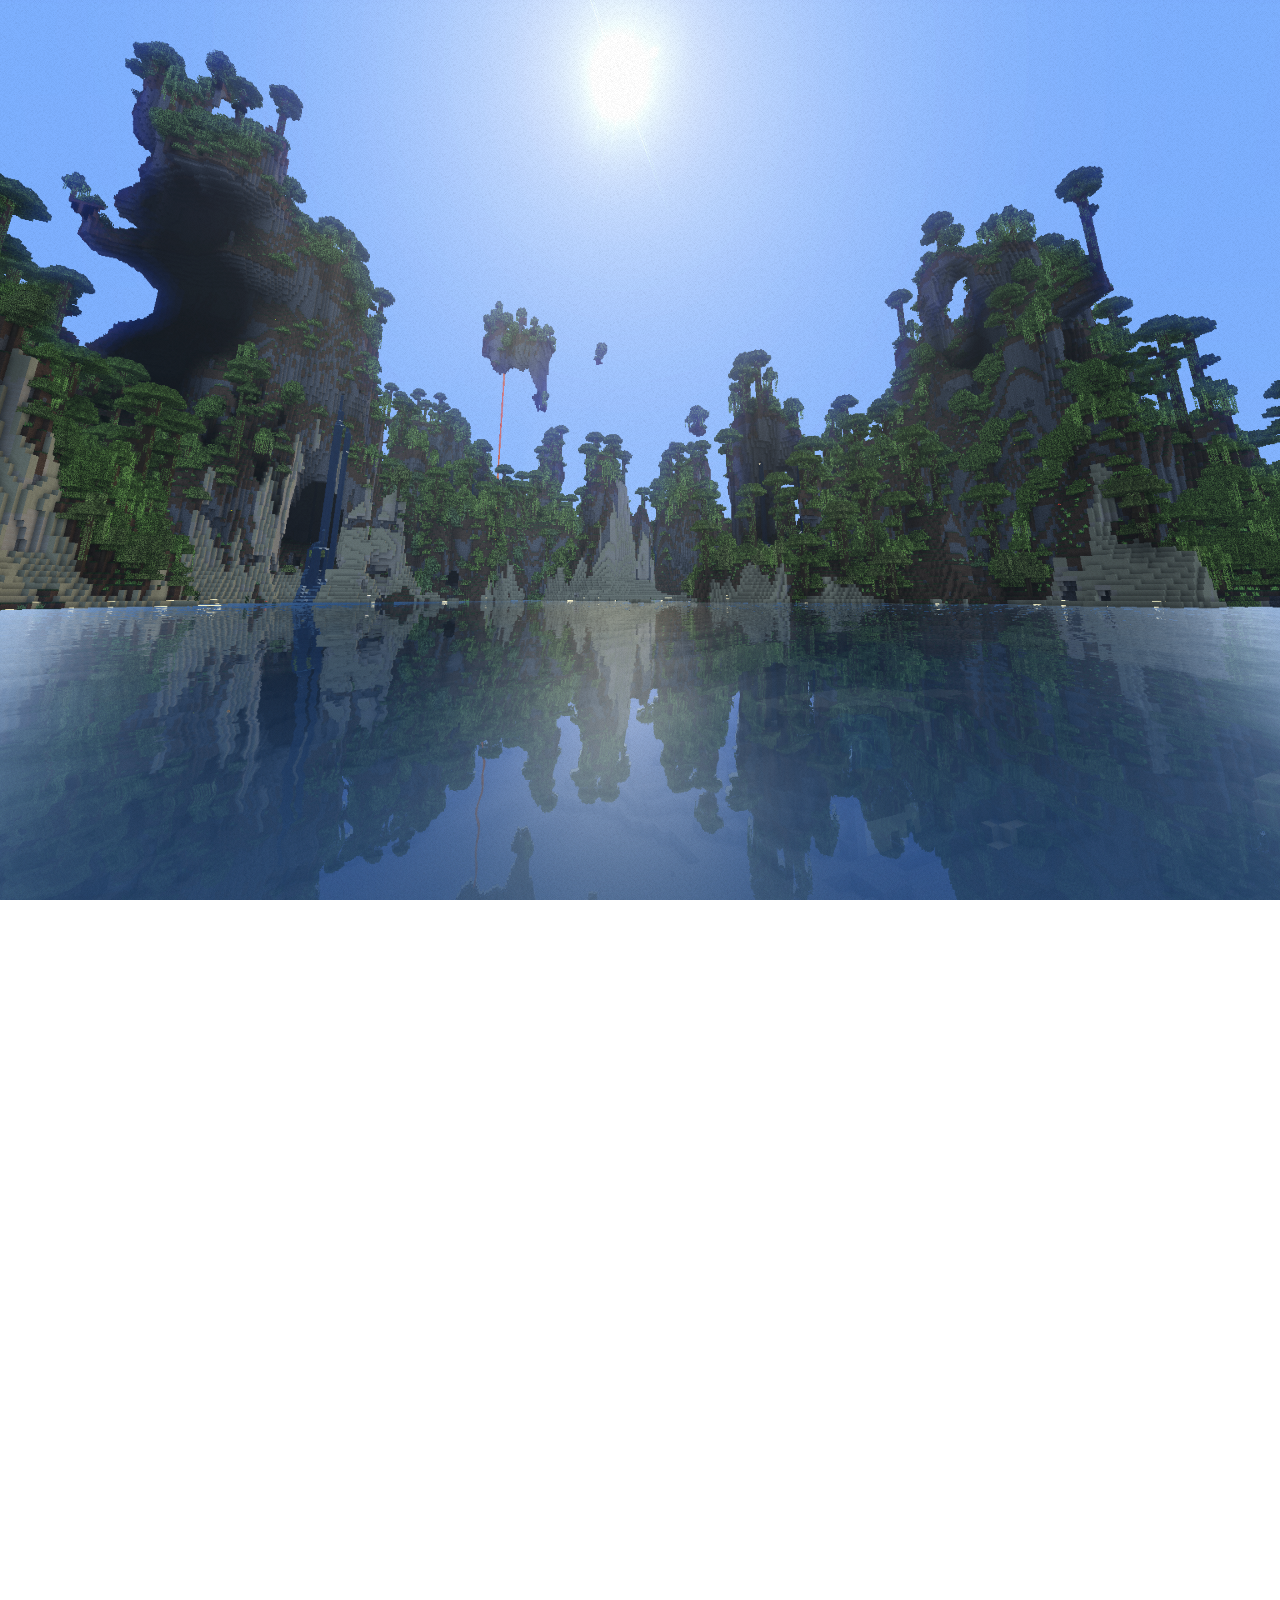
==== index.html @ 0028b730 "cit change" ====
<!DOCTYPE HTML>
<!--
	Astral by HTML5 UP
	html5up.net | @ajlkn
	Free for personal and commercial use under the CCA 3.0 license (html5up.net/license)
-->
<html>
	<head>
		<title>Arthur Gontier</title>
		<meta charset="utf-8" />
		<meta name="viewport" content="width=device-width, initial-scale=1, user-scalable=no" />
		<link rel="stylesheet" href="assets/css/main.css" />
		<noscript><link rel="stylesheet" href="assets/css/noscript.css" /></noscript>
	</head>
	<body class="is-preload">

		<!-- Wrapper-->
			<div id="wrapper">

				<!-- Nav -->
					<nav id="nav">
						<a href="#" class="icon solid fa-home"><span>Home</span></a>
						<a href="#about" class="icon solid fa-scroll"><span>About me</span></a>
						<a href="#work" class="icon solid fa-folder"><span>Work</span></a>
						<a href="#contact" class="icon solid fa-paper-plane"><span>Contact</span></a>
						<!-- <a href="https://twitter.com/ajlkn" class="icon brands fa-twitter"><span>Twitter</span></a> -->
					</nav>

				<!-- Main -->
					<div id="main">

						<!-- Me -->
							<article id="home" class="panel intro">
								<header>
									<h1>Arthur Gontier</h1>
									<p>PHD Student</p>
									<p>Subject: Symetric cryptography analysis with declarative languages</p>
									<p>CAPSULE team, IRISA, Université de Rennes 1 </p>
								</header>
								<a href="#about" class="jumplink pic">
									<span class="arrow icon solid fa-chevron-right"><span>About me</span></span>
									<img src="images/me.jpg" alt="" />
								</a>
								</article>
<article id="about" class="panel">
<header>
<p>
<h3>
Hi there! I am Arthur Gontier. Since September 2020, I am a PhD student in symmetric cryptanalysis with declarative languages in the <a href="https://team.inria.fr/capsule/">CAPSULE team</a> in Rennes supervised by <a href="https://people.irisa.fr/Stephanie.Delaune/">Stéphanie Delaune</a>, <a href="http://people.irisa.fr/Patrick.Derbez/">Patrick Derbez</a> and <a href="https://cprudhom.github.io/">Charles Prud'homme</a>. 
I am working on symmetric cryptanalysis problems like Cube attacks or Differential attacks. To do so, I use several solvers or even dedicated algorithms.

</h3></p><p><h3>
In this past two years, we published two papers in cryptography related conferences where we used many optimisation methods, (CP MILP SAT and dedicated algorithms). To tackle the hard problems of cryptography with CP, we often need to make new constraints. Indeed, there are very specific cryptographic properties we modeled in graph constraints or set constraints for solvers like <a href="https://choco-solver.org/">Choco</a> and <a href="https://github.com/chuffed/chuffed"> Chuffed</a>. 

</h3></p><p><h3>
I also worked on explanations and conflict analysis. In a CP 2020 workshop, we proposed an explanation generator to help the use of explanations in CP solvers.

</h3></p><p><h3>
Finally, I participate to <a href="https://gitlab.limos.fr/iia_lulibral/tagada"> TAGADA</a>, a generic tool to perform differential cryptanalysis on generic block ciphers with constraint programming. The idea is the following: anyone can model any cipher and the tool will perform differential cryptanalysis on it.

</h3></p><p><h3>
Before that, I had a Master's Degree in Nantes and Bruxelles focusing on optimisation techniques with CP teachers like Nicolas Beldiceanu and Eric Monfroy. I also did several research internships, on multi objective optimisation, static program analysis and CP explanations. Feel free to check my <a href="pdf/CV.pdf">CV</a> for more details.
</h3>
</p>
</header>

								<a href="#work" class="jumplink pic">
									<span style="float:right" class="arrow icon solid fa-chevron-right">
										<span >See my work</span>
									</span>
									<!-- <img src="images/me.jpg" alt="" /> -->
								</a>
</article>
						<!-- Work -->
							<article id="work" class="panel">
								<header>
									<h2>Publications</h2>
								</header>
<p>
<lu>
<li> Stéphanie Delaune, Patrick Derbez, Arthur Gontier, and Charles Prud’homme. New algorithm for exhausting optimal permutations for generalized feistel networks. <i>In Takanori Isobe and Santanu Sarkar, editors, Progress in Cryptology - INDOCRYPT 2022</i> - 23rd International Conference on Cryptology in India, Kolkata, India, December 11-14, 2022, Proceedings, volume 13774 of Lecture Notes in Computer Science, pages 103–124. Springer, 2022.
<a href="https://eprint.iacr.org/2023/023.pdf">[pdf]</a>
<a href="pdf/Slides2022Feistel.pdf">[Slides]</a>
<a href="https://www.youtube.com/live/6canW5at3e4?feature=share&t=1534">[Talk]</a>

</li>
<li> Stéphanie Delaune, Patrick Derbez, Arthur Gontier, and Charles Prud’homme. A simpler model for recovering superpoly on trivium. <i>In Riham AlTawy and Andreas Hülsing, editors, Selected Areas in Cryptography - 28th International Conference, SAC 2021</i>, Virtual Event, September 29 - October 1, 2021, Revised Selected Papers, volume 13203 of Lecture Notes in Computer Science, pages 266–285. Springer, 2021
<a href="https://eprint.iacr.org/2021/1191.pdf">[pdf]</a>
<a href="pdf/Slides2021Trivium.pdf">[Slides]</a>
<a href="https://youtu.be/UV7X9zJOJsw">[Talk]</a>
</li>	
<li> Stéphanie Delaune, Patrick Derbez, Arthur Gontier, and Charles Prud’Homme. Diffusion totale dans le schéma de Feistel généralisé. <i>In ROADEF 2022 : 23ème congrès annuel de la Société Française de Recherche Opérationnelle et d’Aide à la Décision</i>, Villeurbanne - Lyon, France, February 2022. INSA Lyon
<a href="https://hal.science/hal-03595277v1/document">[pdf]</a>
<a href="pdf/Slides2022ROADEF.pdf">[Slides]</a>

</li>	
<li> Arthur Gontier, Charlotte Truchet, and Charles Prud’Homme. Conflict analysis in CP solving: Explanation generation from constraint decomposition. <i>In CP 2020: 26th International Conference on Principles and Practice of Constraint Programming: Workshop: From Constraint Programming to Trustworthy AI, volume 12333 of Lecture Notes in Computer Science book series (LNCS) Also part of the Programming and Software Engineering book sub series (LNPSE)</i>, Louvain-la-Neuve, Belgium, September 2020.
<a href="https://hal.science/hal-03179630v1/document">[pdf]</a>
<a href="pdf/Slides2023ROADEF.pdf">[Slides]</a>
</li>
</lu>
</p>

								<header>
									<h2>Teaching</h2>
								</header>
<lu>
<li> 
	Graph theory, 2020, Université de Rennes 1, Bachelor 3, 24H
</li>
<li> 
	Mixed Integer Linear programming, 2020, Université de Rennes 1, Master 1, 12H
</li>
<li> 
	Functional Programming, 2021, INSA Rennes, Master 1, 18H
</li>
<li> 
	Computer science, 2021-2023, Université de Rennes 1, Bachelor 1, 72H
</li>
</lu>
								<a href="#contact" class="jumplink pic">
									<span style="float:right" class="arrow icon solid fa-chevron-right">
										<span>Contact me</span>
									</span>
									<!-- <img src="images/me.jpg" alt="" /> -->
								</a>
							</article>

						<!-- Contact -->
							<article id="contact" class="panel">
								<header>
									<h2>Contact me</h2>
								</header>
								<div class="row">
								<div class="col-4 col-6-medium col-12-small">
									<p>arthur.pro.gontier@gmail.com</p>
								</div>
								<div class="col-4 col-6-medium col-12-small">
									<p>arthur.gontier@irisa.fr</p>
								</div></div>
								<header>
									<h2>Find me</h2>
								</header>
								<p>
									Office F423, IRISA, Rennes
								</p>

								<!-- <form action="#" method="post">
									<div>
										<div class="row">
											<div class="col-6 col-12-medium">
												<input type="text" name="name" placeholder="Name" />
											</div>
											<div class="col-6 col-12-medium">
												<input type="text" name="email" placeholder="Email" />
											</div>
											<div class="col-12">
												<input type="text" name="subject" placeholder="Subject" />
											</div>
											<div class="col-12">
												<textarea name="message" placeholder="Message" rows="6"></textarea>
											</div>
											<div class="col-12">
												<input type="submit" value="Send Message" />
											</div>
										</div>
									</div>
								</form> -->
								<a href="#home" class="jumplink pic">
									<span style="float:right" class="arrow icon solid fa-chevron-right">
										<span>Home</span>
									</span>
									<!-- <img src="images/me.jpg" alt="" /> -->
								</a>						
									
							</article>

					</div>

				<!-- Footer -->
					<div id="footer">
<!-- <p style="font-family: 'mm';"> Ti yb evil ton yam hturt eht vonk ohv esoht - <i style="font-family: 'mr';">Arthur Gontier</i></p> -->
<p style="font-family: 'mm';"> Music is loud Math and math is silent music - <i style="font-family: 'mr';">E.Heriot</i></p>
<!-- <p style="font-family: 'mr';">Arthur Gontier</p> -->
						<!-- <ul class="copyright">
							<li>&copy; None.</li><li>Design: <a href="http://html5up.net">HTML5 UP</a></li>
						</ul> -->

					</div>

			</div>

		<!-- Scripts -->
			<script src="assets/js/jquery.min.js"></script>
			<script src="assets/js/browser.min.js"></script>
			<script src="assets/js/breakpoints.min.js"></script>
			<script src="assets/js/util.js"></script>
			<script src="assets/js/main.js"></script>

	</body>
</html>
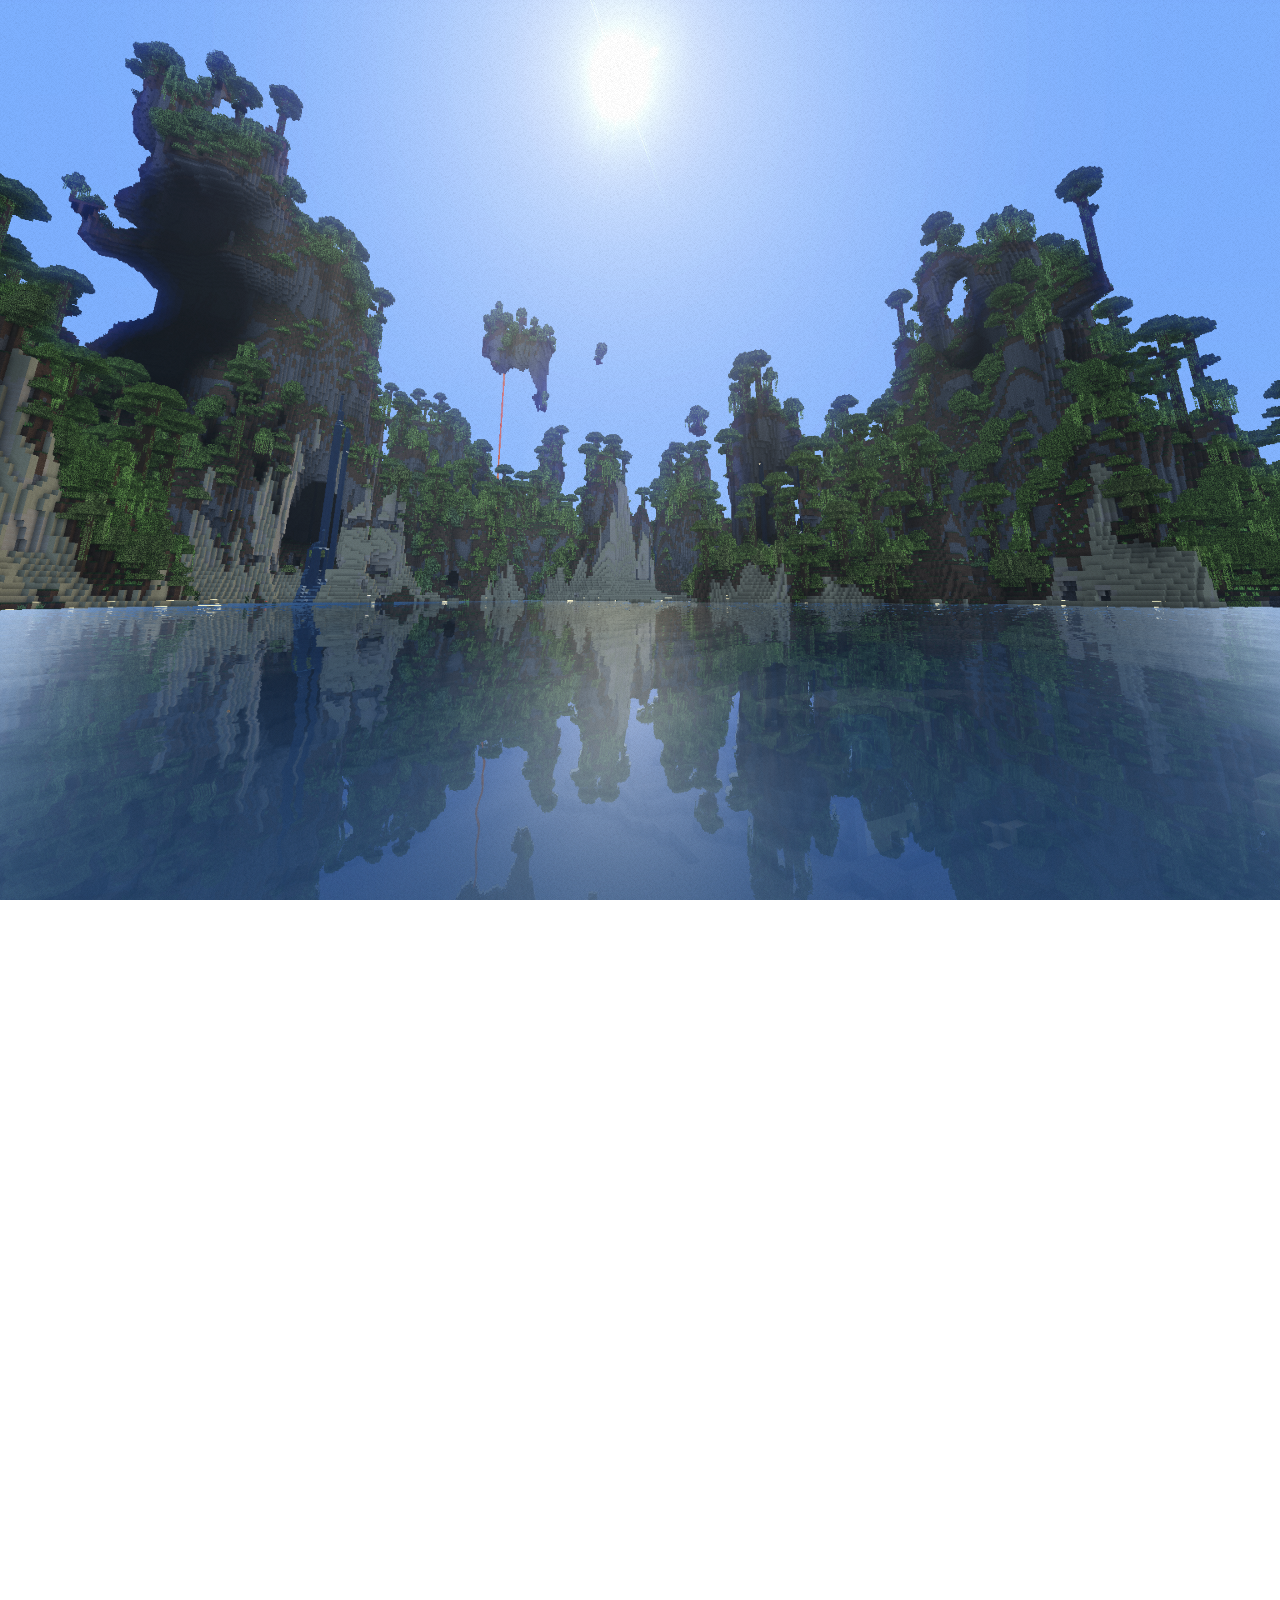
==== commit 6232dffc: "add code" ====
--- a/index.html
+++ b/index.html
@@ -82,12 +82,15 @@
 <a href="https://eprint.iacr.org/2023/023.pdf">[pdf]</a>
 <a href="pdf/Slides2022Feistel.pdf">[Slides]</a>
 <a href="https://www.youtube.com/live/6canW5at3e4?feature=share&t=1534">[Talk]</a>
+<a href="https://gitlab.inria.fr/agontier/ANewAlgoForGFN">[Code]</a>
 
 </li>
 <li> Stéphanie Delaune, Patrick Derbez, Arthur Gontier, and Charles Prud’homme. A simpler model for recovering superpoly on trivium. <i>In Riham AlTawy and Andreas Hülsing, editors, Selected Areas in Cryptography - 28th International Conference, SAC 2021</i>, Virtual Event, September 29 - October 1, 2021, Revised Selected Papers, volume 13203 of Lecture Notes in Computer Science, pages 266–285. Springer, 2021
 <a href="https://eprint.iacr.org/2021/1191.pdf">[pdf]</a>
 <a href="pdf/Slides2021Trivium.pdf">[Slides]</a>
 <a href="https://youtu.be/UV7X9zJOJsw">[Talk]</a>
+<a href="https://gitlab.inria.fr/agontier/trivium-superpoly">[Code]</a>
+
 </li>	
 <li> Stéphanie Delaune, Patrick Derbez, Arthur Gontier, and Charles Prud’Homme. Diffusion totale dans le schéma de Feistel généralisé. <i>In ROADEF 2022 : 23ème congrès annuel de la Société Française de Recherche Opérationnelle et d’Aide à la Décision</i>, Villeurbanne - Lyon, France, February 2022. INSA Lyon
 <a href="https://hal.science/hal-03595277v1/document">[pdf]</a>
@@ -97,6 +100,8 @@
 <li> Arthur Gontier, Charlotte Truchet, and Charles Prud’Homme. Conflict analysis in CP solving: Explanation generation from constraint decomposition. <i>In CP 2020: 26th International Conference on Principles and Practice of Constraint Programming: Workshop: From Constraint Programming to Trustworthy AI, volume 12333 of Lecture Notes in Computer Science book series (LNCS) Also part of the Programming and Software Engineering book sub series (LNPSE)</i>, Louvain-la-Neuve, Belgium, September 2020.
 <a href="https://hal.science/hal-03179630v1/document">[pdf]</a>
 <a href="pdf/Slides2023ROADEF.pdf">[Slides]</a>
+<a href="https://github.com/ArthurGontierPro/Explaining-Global-Constraints-from-Decompositions">[Code]</a>
+
 </li>
 </lu>
 </p>
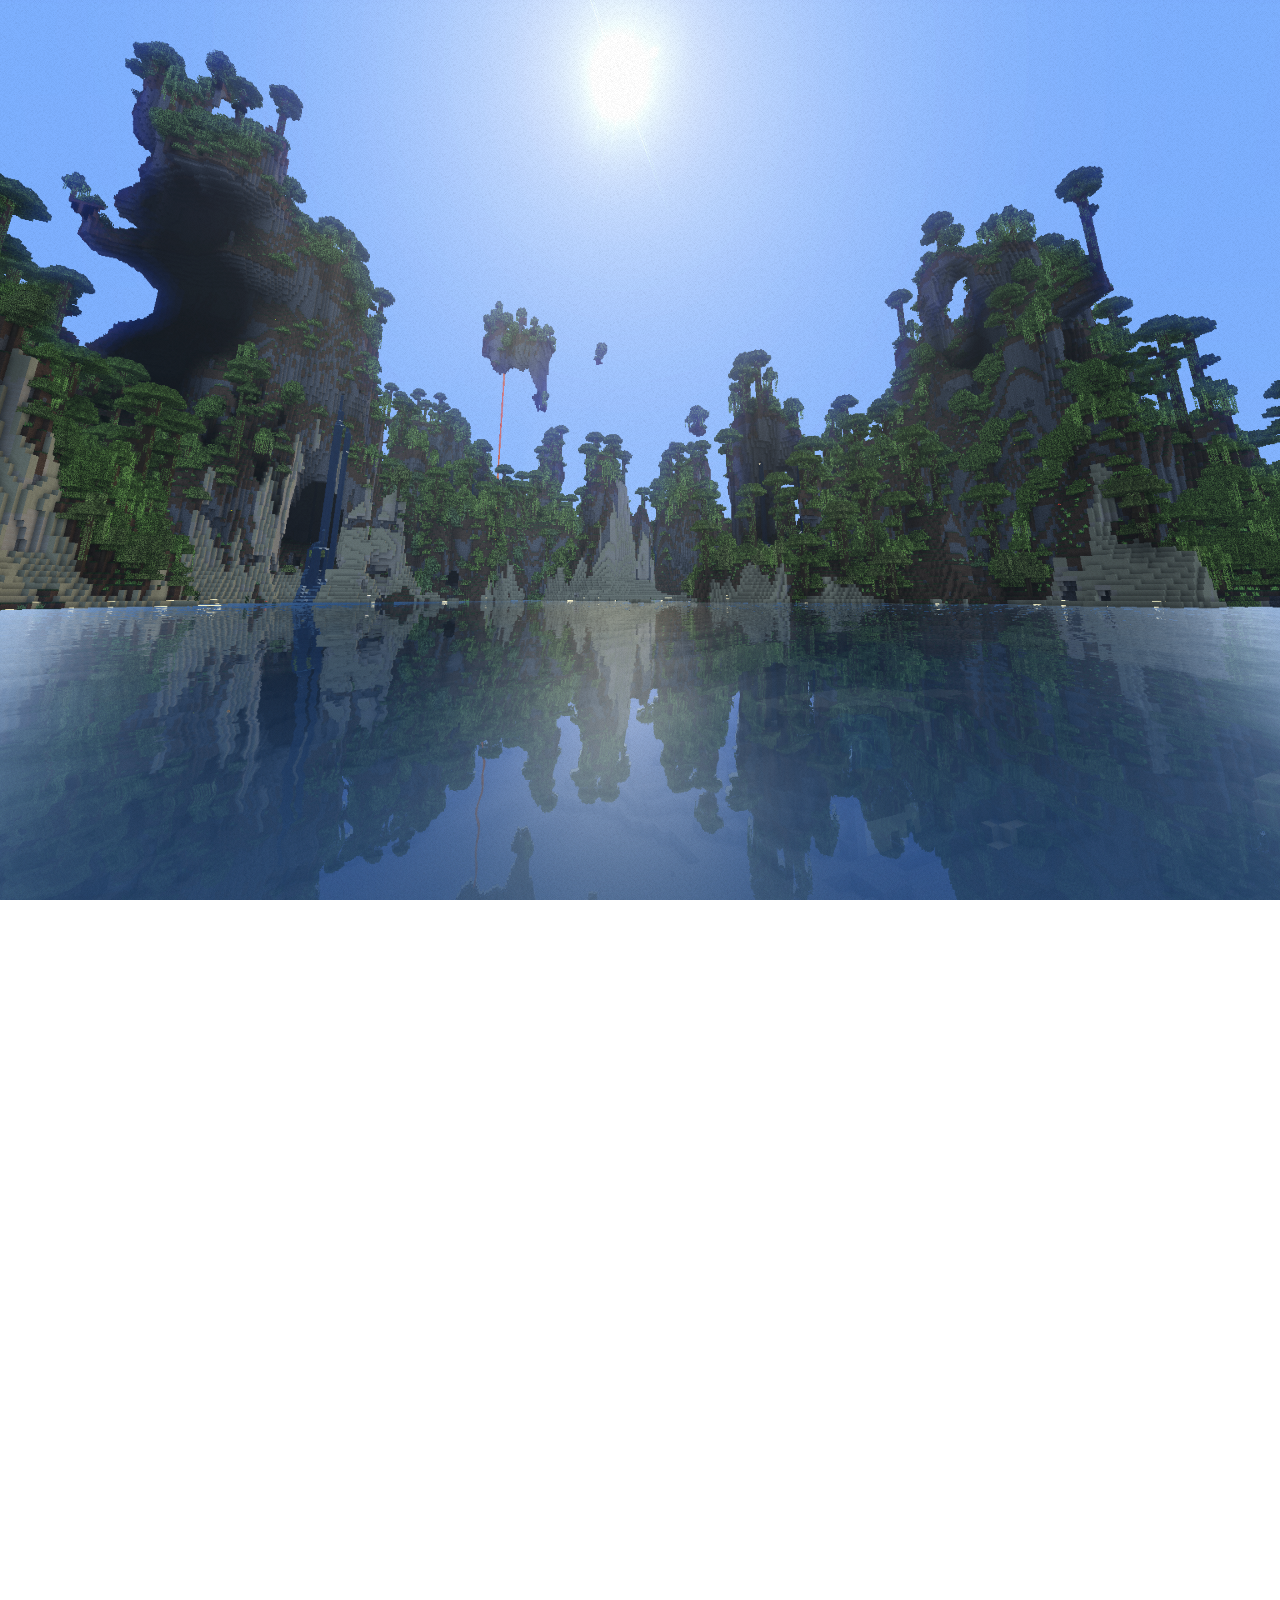
==== commit ff9d01e7: "update status" ====
--- a/index.html
+++ b/index.html
@@ -33,9 +33,9 @@
 							<article id="home" class="panel intro">
 								<header>
 									<h1>Arthur Gontier</h1>
-									<p>PHD Student</p>
-									<p>Subject: Symetric cryptography analysis with declarative languages</p>
-									<p>CAPSULE team, IRISA, Université de Rennes 1 </p>
+									<p>Postdoctoral researcher</p>
+									<p>Subject: Constraint solver producing proof of reasoning</p>
+									<p>FATA team, University of Glasgow </p>
 								</header>
 								<a href="#about" class="jumplink pic">
 									<span class="arrow icon solid fa-chevron-right"><span>About me</span></span>
@@ -46,17 +46,22 @@
 <header>
 <p>
 <h3>
-Hi there! I am Arthur Gontier. Since September 2020, I am a PhD student in symmetric cryptanalysis with declarative languages in the <a href="https://team.inria.fr/capsule/">CAPSULE team</a> in Rennes supervised by <a href="https://people.irisa.fr/Stephanie.Delaune/">Stéphanie Delaune</a>, <a href="http://people.irisa.fr/Patrick.Derbez/">Patrick Derbez</a> and <a href="https://cprudhom.github.io/">Charles Prud'homme</a>. 
-I am working on symmetric cryptanalysis problems like Cube attacks or Differential attacks. To do so, I use several solvers or even dedicated algorithms.
-
-</h3></p><p><h3>
-In this past two years, we published two papers in cryptography related conferences where we used many optimisation methods, (CP MILP SAT and dedicated algorithms). To tackle the hard problems of cryptography with CP, we often need to make new constraints. Indeed, there are very specific cryptographic properties we modeled in graph constraints or set constraints for solvers like <a href="https://choco-solver.org/">Choco</a> and <a href="https://github.com/chuffed/chuffed"> Chuffed</a>. 
+Hi there! I am Arthur Gontier. Since January 2024, I am a researcher in the <a href="https://www.gla.ac.uk/schools/computing/research/researchsections/fata-section/">FATA team</a> in the University of Glasgow.
+I am working with <a href="https://ciaranm.github.io/"> Ciaran McCreesh</a> on constraint solvers that produces proofs of reasoning. 
+
+</h3></p><p><h3>	
+Before that, I was a PhD student in symmetric cryptanalysis with declarative languages in the <a href="https://team.inria.fr/capsule/">CAPSULE team</a> in Rennes supervised by <a href="https://people.irisa.fr/Stephanie.Delaune/">Stéphanie Delaune</a>, <a href="http://people.irisa.fr/Patrick.Derbez/">Patrick Derbez</a> and <a href="https://cprudhom.github.io/">Charles Prud'homme</a>. 
+My PhD thesis can be found <a href="https://ged.univ-rennes1.fr/nuxeo/site/esupversions/d53e58d8-c471-46ff-90b6-c5138ef141b2?inline">here</a>.
+I was working on symmetric cryptanalysis problems like Cube attacks or Differential attacks. To do so, I used several solvers or even dedicated algorithms.
+
+</h3></p><p><h3>
+In these three years, we published three papers in cryptography related conferences where we used many optimisation methods, (CP MILP SAT and dedicated algorithms). To tackle the hard problems of cryptography with CP, we often needed to make new constraints. Indeed, there are very specific cryptographic properties we modeled in graph constraints or set constraints for solvers like <a href="https://choco-solver.org/">Choco</a> and <a href="https://github.com/chuffed/chuffed"> Chuffed</a>. 
 
 </h3></p><p><h3>
 I also worked on explanations and conflict analysis. In a CP 2020 workshop, we proposed an explanation generator to help the use of explanations in CP solvers.
 
 </h3></p><p><h3>
-Finally, I participate to <a href="https://gitlab.limos.fr/iia_lulibral/tagada"> TAGADA</a>, a generic tool to perform differential cryptanalysis on generic block ciphers with constraint programming. The idea is the following: anyone can model any cipher and the tool will perform differential cryptanalysis on it.
+Finally, I participated to <a href="https://gitlab.limos.fr/iia_lulibral/tagada"> TAGADA</a>, a generic tool to perform differential cryptanalysis on generic block ciphers with constraint programming. The idea is the following: anyone can model any cipher and the tool will perform differential cryptanalysis on it.
 
 </h3></p><p><h3>
 Before that, I had a Master's Degree in Nantes and Bruxelles focusing on optimisation techniques with CP teachers like Nicolas Beldiceanu and Eric Monfroy. I also did several research internships, on multi objective optimisation, static program analysis and CP explanations. Feel free to check my <a href="pdf/CV.pdf">CV</a> for more details.
@@ -141,13 +146,13 @@
 									<p>arthur.pro.gontier@gmail.com</p>
 								</div>
 								<div class="col-4 col-6-medium col-12-small">
-									<p>arthur.gontier@irisa.fr</p>
+									<p>arthur.gontier@glasgow.ac.uk</p>
 								</div></div>
 								<header>
 									<h2>Find me</h2>
 								</header>
 								<p>
-									Office F423, IRISA, Rennes
+									Office 153, School of Computing Science, Sir Alwyn Williams Building, Glasgow
 								</p>
 
 								<!-- <form action="#" method="post">
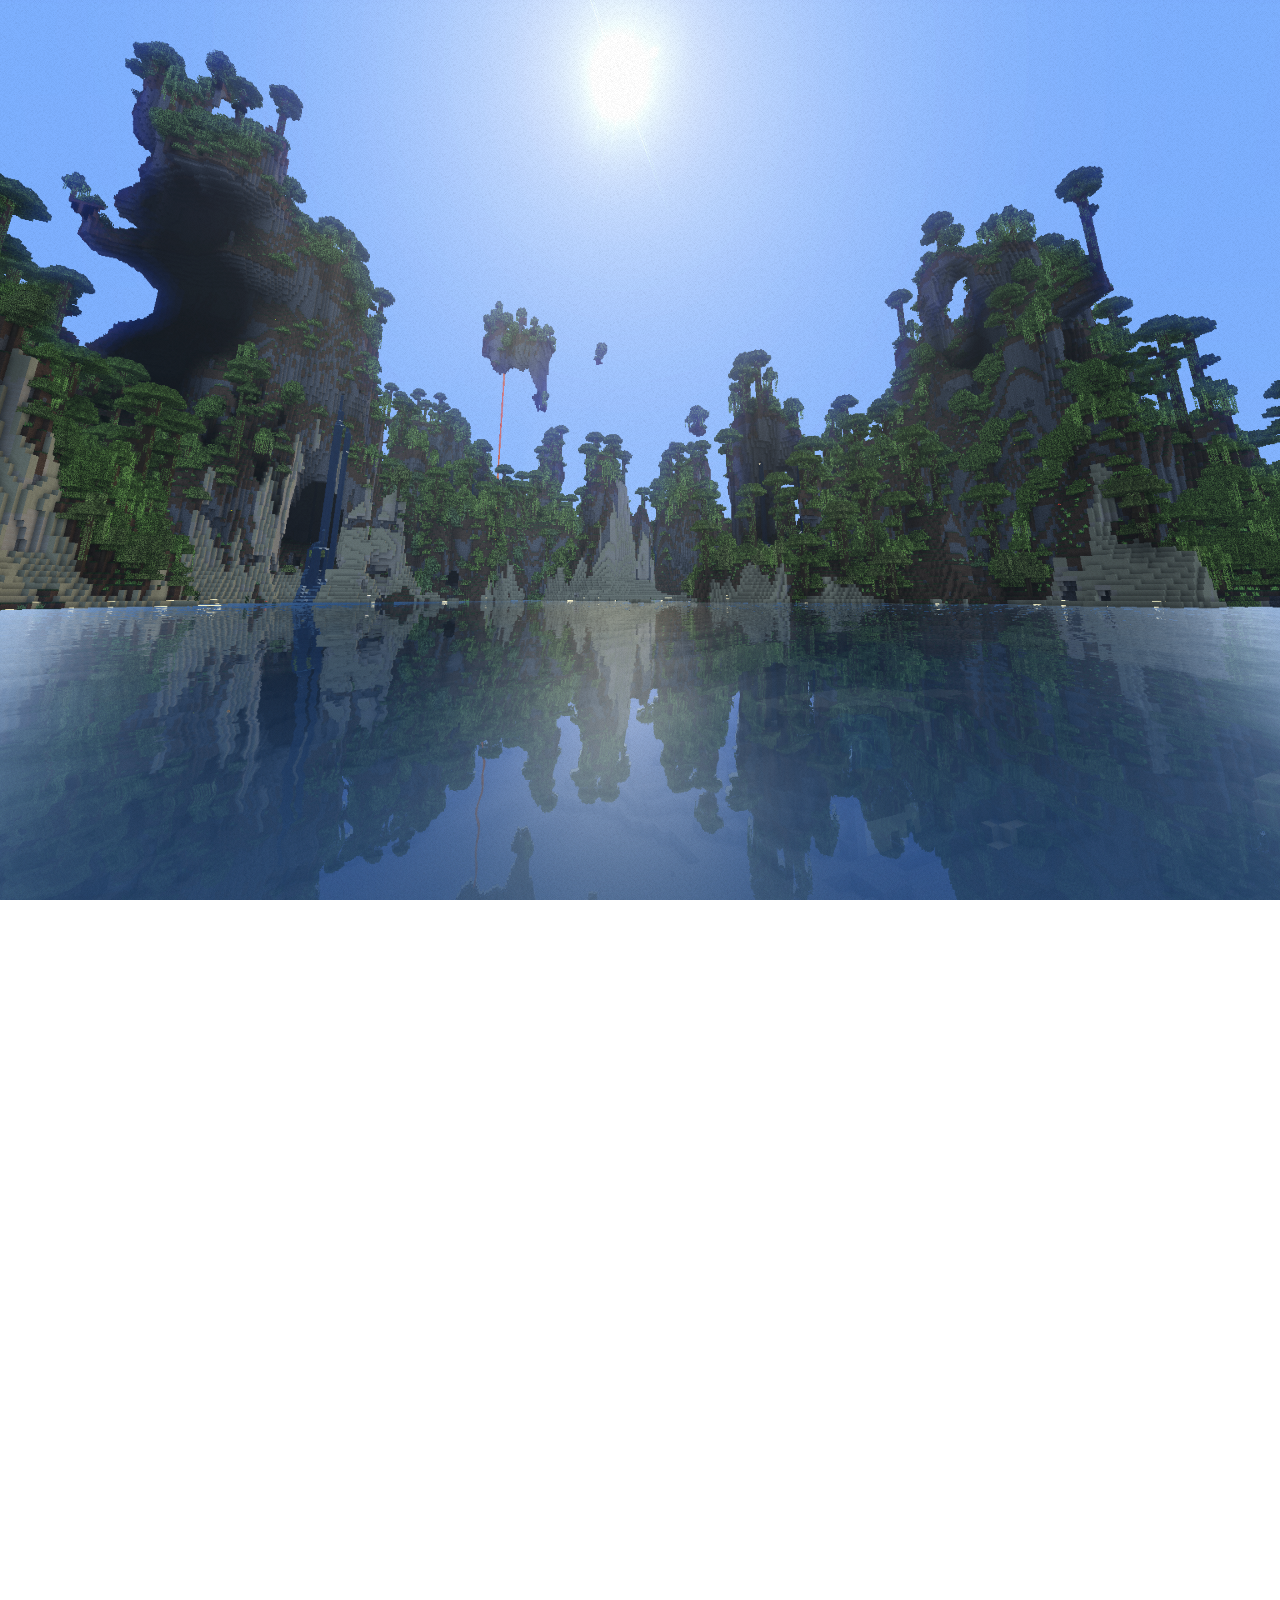
==== commit 62de6f15: "uppdate on up to date updates" ====
--- a/index.html
+++ b/index.html
@@ -47,7 +47,7 @@
 <p>
 <h3>
 Hi there! I am Arthur Gontier. Since January 2024, I am a researcher in the <a href="https://www.gla.ac.uk/schools/computing/research/researchsections/fata-section/">FATA team</a> in the University of Glasgow.
-I am working with <a href="https://ciaranm.github.io/"> Ciaran McCreesh</a> on constraint solvers that produces proofs of reasoning. 
+I am working with <a href="https://ciaranm.github.io/"> Ciaran McCreesh</a>, <a href="https://matthewmcilree.com/"> Matthew McIlree</a> and the <a href="http://veripb.org"> VeriPB group</a> on constraint solvers that produces proofs of reasoning. 
 
 </h3></p><p><h3>	
 Before that, I was a PhD student in symmetric cryptanalysis with declarative languages in the <a href="https://team.inria.fr/capsule/">CAPSULE team</a> in Rennes supervised by <a href="https://people.irisa.fr/Stephanie.Delaune/">Stéphanie Delaune</a>, <a href="http://people.irisa.fr/Patrick.Derbez/">Patrick Derbez</a> and <a href="https://cprudhom.github.io/">Charles Prud'homme</a>. 
@@ -82,39 +82,140 @@
 									<h2>Publications</h2>
 								</header>
 <p>
-<lu>
+<!-- <lu>
+<li>
+Berhan Oumer Adame, Bart Bogaerts, Benjamin Bogø, Simon Dold, Arthur Gontier, Wietze Koops, Ciaran McCreesh, Matthew McIlree, Jakob Nordström, Andy Oertel, Adrian Rebola‑Pardo, Mark Turnbull.
+VeriPB proof trimming.
+<i>Under submission</i>, 2026.
+</li>
+<li>
+Markus Anders, Bart Bogaerts, Benjamin Bogø, Arthur Gontier, Wietze Koops, Ciaran McCreesh, Magnus O. Myreen, Jakob Nordström, Andy Oertel, Adrian Rebola‑Pardo, Yong Kiam Tan, <i>et al.</i>
+Faster Certified Symmetry Breaking Using Orders With Auxiliary Variables.
+<i>Proceedings of the 40th AAAI Conference on Artificial Intelligence (AAAI 2026)</i>, 2026.
+<a href="https://ciaranm.github.io/papers/aaai2026-symmetries.pdf">[pdf]</a>
+<a href="https://github.com/markusa4/satsuma">[Code]</a>
+</li>
+<li>
+François Delobel, Patrick Derbez, Arthur Gontier, Loïc Rouquette, and Christine Solnon.
+A CP-based automatic tool for instantiating truncated differential characteristics.
+<i>International Conference on Cryptology in India (INDOCRYPT 2023)</i>, pages 247–268. Springer, 2023.
+<a href="https://eprint.iacr.org/2023/1831.pdf">[pdf]</a>
+<a href="pdf/Slides2023TAGADA.pdf">[Slides]</a> 
+<a href="https://gitlab.com/tagada-framework/tagada">[Code]</a>
+</li>
 <li> Stéphanie Delaune, Patrick Derbez, Arthur Gontier, and Charles Prud’homme. New algorithm for exhausting optimal permutations for generalized feistel networks. <i>In Takanori Isobe and Santanu Sarkar, editors, Progress in Cryptology - INDOCRYPT 2022</i> - 23rd International Conference on Cryptology in India, Kolkata, India, December 11-14, 2022, Proceedings, volume 13774 of Lecture Notes in Computer Science, pages 103–124. Springer, 2022.
 <a href="https://eprint.iacr.org/2023/023.pdf">[pdf]</a>
 <a href="pdf/Slides2022Feistel.pdf">[Slides]</a>
 <a href="https://www.youtube.com/live/6canW5at3e4?feature=share&t=1534">[Talk]</a>
 <a href="https://gitlab.inria.fr/agontier/ANewAlgoForGFN">[Code]</a>
-
 </li>
 <li> Stéphanie Delaune, Patrick Derbez, Arthur Gontier, and Charles Prud’homme. A simpler model for recovering superpoly on trivium. <i>In Riham AlTawy and Andreas Hülsing, editors, Selected Areas in Cryptography - 28th International Conference, SAC 2021</i>, Virtual Event, September 29 - October 1, 2021, Revised Selected Papers, volume 13203 of Lecture Notes in Computer Science, pages 266–285. Springer, 2021
 <a href="https://eprint.iacr.org/2021/1191.pdf">[pdf]</a>
 <a href="pdf/Slides2021Trivium.pdf">[Slides]</a>
 <a href="https://youtu.be/UV7X9zJOJsw">[Talk]</a>
 <a href="https://gitlab.inria.fr/agontier/trivium-superpoly">[Code]</a>
-
 </li>	
 <li> Stéphanie Delaune, Patrick Derbez, Arthur Gontier, and Charles Prud’Homme. Diffusion totale dans le schéma de Feistel généralisé. <i>In ROADEF 2022 : 23ème congrès annuel de la Société Française de Recherche Opérationnelle et d’Aide à la Décision</i>, Villeurbanne - Lyon, France, February 2022. INSA Lyon
 <a href="https://hal.science/hal-03595277v1/document">[pdf]</a>
 <a href="pdf/Slides2022ROADEF.pdf">[Slides]</a>
-
 </li>	
 <li> Arthur Gontier, Charlotte Truchet, and Charles Prud’Homme. Conflict analysis in CP solving: Explanation generation from constraint decomposition. <i>In CP 2020: 26th International Conference on Principles and Practice of Constraint Programming: Workshop: From Constraint Programming to Trustworthy AI, volume 12333 of Lecture Notes in Computer Science book series (LNCS) Also part of the Programming and Software Engineering book sub series (LNPSE)</i>, Louvain-la-Neuve, Belgium, September 2020.
 <a href="https://hal.science/hal-03179630v1/document">[pdf]</a>
 <a href="pdf/Slides2023ROADEF.pdf">[Slides]</a>
 <a href="https://github.com/ArthurGontierPro/Explaining-Global-Constraints-from-Decompositions">[Code]</a>
-
-</li>
-</lu>
+</li>
+</lu> -->
+<ul>
+<li>
+VeriPB proof trimming.  
+Berhan Oumer Adame, Bart Bogaerts, Benjamin Bogø, Simon Dold, Arthur Gontier, Wietze Koops, Ciaran McCreesh, Matthew McIlree, Jakob Nordström, Andy Oertel, Adrian Rebola‑Pardo, Mark Turnbull.  
+<i>Under submission</i>, 2026.
+</li>
+
+<li>
+Faster Certified Symmetry Breaking Using Orders With Auxiliary Variables.  
+Markus Anders, Bart Bogaerts, Benjamin Bogø, Arthur Gontier, Wietze Koops, Ciaran McCreesh, Magnus O. Myreen, Jakob Nordström, Andy Oertel, Adrian Rebola‑Pardo, Yong Kiam Tan, <i>et al.</i>  
+<i>Proceedings of the 40th AAAI Conference on Artificial Intelligence (AAAI 2026)</i>, 2026.  
+<a href="https://ciaranm.github.io/papers/aaai2026-symmetries.pdf">[pdf]</a>
+<a href="https://github.com/markusa4/satsuma">[Code]</a>
+</li>
+
+<li>
+A CP-based automatic tool for instantiating truncated differential characteristics.  
+François Delobel, Patrick Derbez, Arthur Gontier, Loïc Rouquette, and Christine Solnon.  
+<i>International Conference on Cryptology in India (INDOCRYPT 2023)</i>, pages 247–268. Springer, 2023.  
+<a href="https://eprint.iacr.org/2023/1831.pdf">[pdf]</a>
+<a href="pdf/Slides2023TAGADA.pdf">[Slides]</a>
+<a href="https://gitlab.com/tagada-framework/tagada">[Code]</a>
+</li>
+
+<li>
+New algorithm for exhausting optimal permutations for generalized feistel networks.  
+Stéphanie Delaune, Patrick Derbez, Arthur Gontier, and Charles Prud’homme.  
+<i>In Takanori Isobe and Santanu Sarkar, editors, Progress in Cryptology - INDOCRYPT 2022</i> - 23rd International Conference on Cryptology in India, Kolkata, India, December 11-14, 2022, Proceedings, volume 13774 of Lecture Notes in Computer Science, pages 103–124. Springer, 2022.  
+<a href="https://eprint.iacr.org/2023/023.pdf">[pdf]</a>
+<a href="pdf/Slides2022Feistel.pdf">[Slides]</a>
+<a href="https://www.youtube.com/live/6canW5at3e4?feature=share&t=1534">[Talk]</a>
+<a href="https://gitlab.inria.fr/agontier/ANewAlgoForGFN">[Code]</a>
+</li>
+
+<li>
+A simpler model for recovering superpoly on trivium.  
+Stéphanie Delaune, Patrick Derbez, Arthur Gontier, and Charles Prud’homme.  
+<i>In Riham AlTawy and Andreas Hülsing, editors, Selected Areas in Cryptography - 28th International Conference, SAC 2021</i>, Virtual Event, September 29 - October 1, 2021, Revised Selected Papers, volume 13203 of Lecture Notes in Computer Science, pages 266–285. Springer, 2021  
+<a href="https://eprint.iacr.org/2021/1191.pdf">[pdf]</a>
+<a href="pdf/Slides2021Trivium.pdf">[Slides]</a>
+<a href="https://youtu.be/UV7X9zJOJsw">[Talk]</a>
+<a href="https://gitlab.inria.fr/agontier/trivium-superpoly">[Code]</a>
+</li>
+
+<li>
+Diffusion totale dans le schéma de Feistel généralisé.  
+Stéphanie Delaune, Patrick Derbez, Arthur Gontier, and Charles Prud’Homme.  
+<i>In ROADEF 2022 : 23ème congrès annuel de la Société Française de Recherche Opérationnelle et d’Aide à la Décision</i>, Villeurbanne - Lyon, France, February 2022. INSA Lyon  
+<a href="https://hal.science/hal-03595277v1/document">[pdf]</a>
+<a href="pdf/Slides2022ROADEF.pdf">[Slides]</a>
+</li>
+
+<li>
+Conflict analysis in CP solving: Explanation generation from constraint decomposition.  
+Arthur Gontier, Charlotte Truchet, and Charles Prud’Homme.  
+<i>In CP 2020: 26th International Conference on Principles and Practice of Constraint Programming: Workshop: From Constraint Programming to Trustworthy AI, volume 12333 of Lecture Notes in Computer Science book series (LNCS) Also part of the Programming and Software Engineering book sub series (LNPSE)</i>, Louvain-la-Neuve, Belgium, September 2020.  
+<a href="https://hal.science/hal-03179630v1/document">[pdf]</a>
+<a href="pdf/Slides2023ROADEF.pdf">[Slides]</a>
+<a href="https://github.com/ArthurGontierPro/Explaining-Global-Constraints-from-Decompositions">[Code]</a>
+</li>
+</ul>
+
 </p>
-
+								<header>
+									<h2>Invited Talks</h2>
+								</header>								
+<p><ul><li>
+Progress on VeriPB proof trimming. Arthur Gontier. International Workshop on Highlights in Organizing and Optimizing Proof-logging Systems (WOOPS) 2025.
+<a href="https://jakobnordstrom.se/WHOOPS25/slides/ArthurGontier.pdf">[Slides]</a>
+<a href="https://youtu.be/LCgSG3CgfSI?si=UosExFefs8ZayO6G">[Talk]</a>
+<li>
+First results on VeriPB proof trimming. Arthur Gontier. International Workshop on Highlights in Organizing and Optimizing Proof-logging Systems (WOOPS) 2024.
+<a href="https://jakobnordstrom.se/WHOOPS24/slides/ArthurGontier.pdf">[Slides]</a>
+<a href="https://youtu.be/nCRxQUi-xrs?si=h8WxoOQUjxHEijkP">[Talk]</a>
+</li>
+</li></ul></p>
+</p>
+								<header>
+									<h2>PhD</h2>
+								</header>
+<p><ul><li>
+[en] Cryptanalysis of symmetric cipher using generic solvers [fr] Utilisation de solveurs génériques pour la cryptanalyse de chiffrements symétriques. Arthur Gontier.
+Thèse de doctorat, Université de Rennes, 2023.
+<a href="https://ged.univ-rennes1.fr/nuxeo/site/esupversions/d53e58d8-c471-46ff-90b6-c5138ef141b2?inline">[pdf]</a>
+<a href="pdf/Slides2023PhD.pdf">[Slides]</a>
+<a href="https://www.youtube.com/live/4HPEH43bKuc?si=TzZlYB9girkBYrjC&t=4254">[Defence live]</a>
+</li></ul></p>
 								<header>
 									<h2>Teaching</h2>
 								</header>
-<lu>
+<ul>
 <li> 
 	Graph theory, 2020, Université de Rennes 1, Bachelor 3, 24H
 </li>
@@ -127,7 +228,7 @@
 <li> 
 	Computer science, 2021-2023, Université de Rennes 1, Bachelor 1, 72H
 </li>
-</lu>
+</ul>
 								<a href="#contact" class="jumplink pic">
 									<span style="float:right" class="arrow icon solid fa-chevron-right">
 										<span>Contact me</span>
@@ -152,7 +253,7 @@
 									<h2>Find me</h2>
 								</header>
 								<p>
-									Office 153, School of Computing Science, Sir Alwyn Williams Building, Glasgow
+									Office G091, School of Computing Science, Sir Alwyn Williams Building, Glasgow
 								</p>
 
 								<!-- <form action="#" method="post">
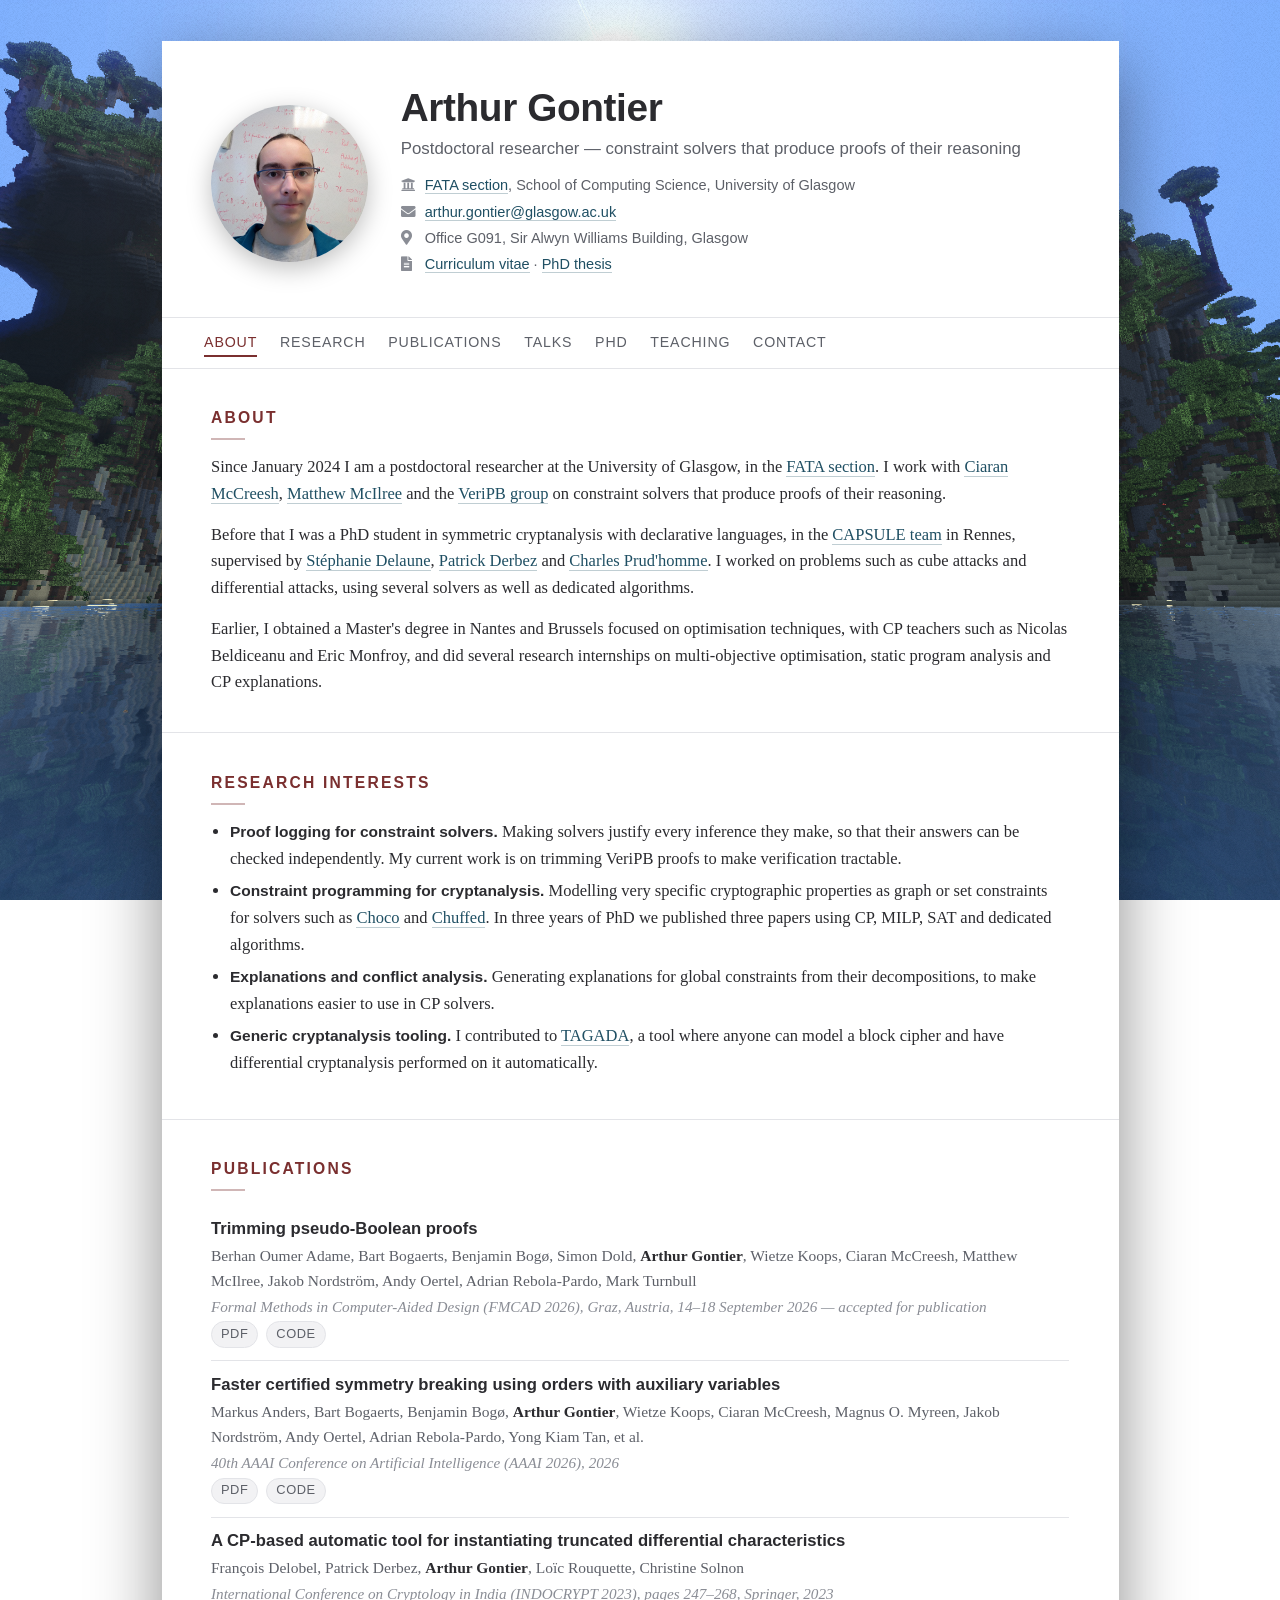
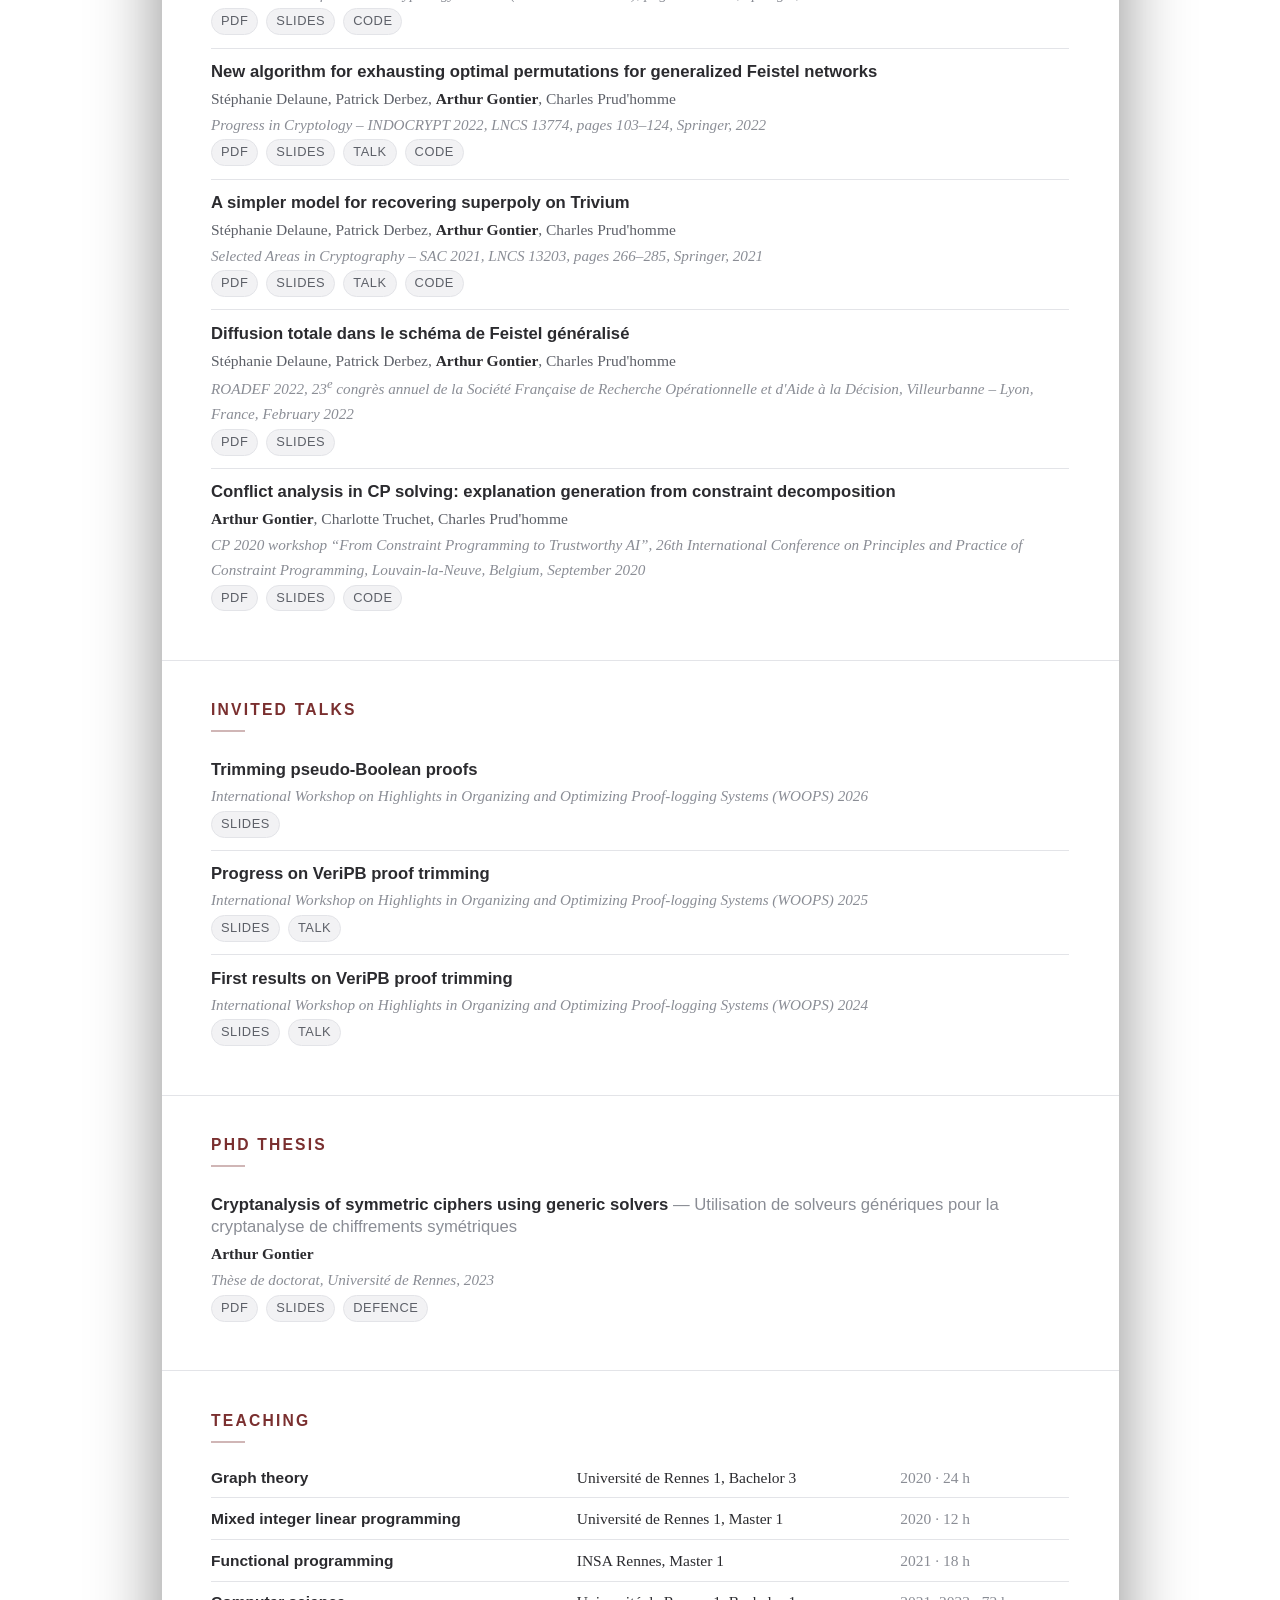
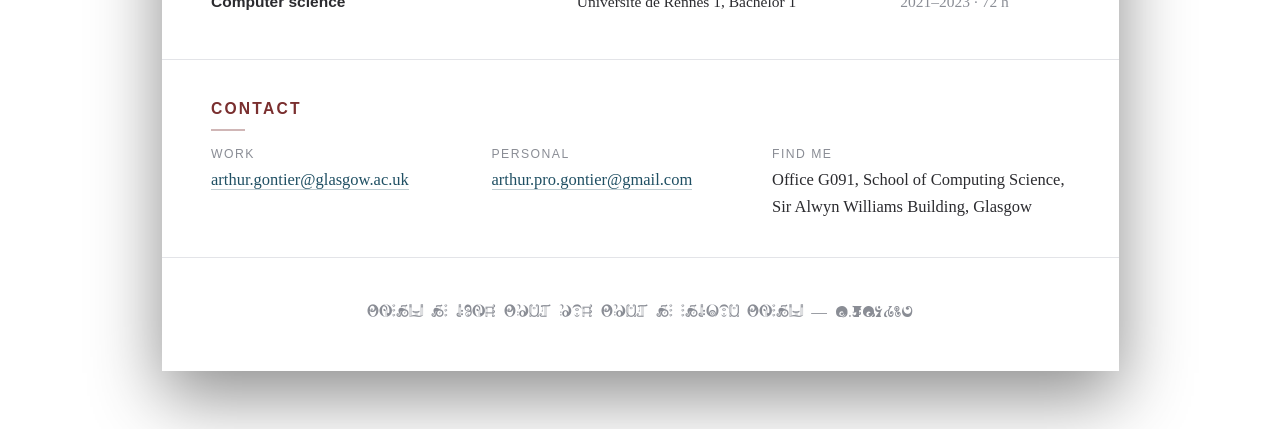
==== commit ad069ba1: "update website style and publi content" ====
--- a/index.html
+++ b/index.html
@@ -1,312 +1,600 @@
-<!DOCTYPE HTML>
-<!--
-	Astral by HTML5 UP
-	html5up.net | @ajlkn
-	Free for personal and commercial use under the CCA 3.0 license (html5up.net/license)
--->
-<html>
-	<head>
-		<title>Arthur Gontier</title>
-		<meta charset="utf-8" />
-		<meta name="viewport" content="width=device-width, initial-scale=1, user-scalable=no" />
-		<link rel="stylesheet" href="assets/css/main.css" />
-		<noscript><link rel="stylesheet" href="assets/css/noscript.css" /></noscript>
-	</head>
-	<body class="is-preload">
-
-		<!-- Wrapper-->
-			<div id="wrapper">
-
-				<!-- Nav -->
-					<nav id="nav">
-						<a href="#" class="icon solid fa-home"><span>Home</span></a>
-						<a href="#about" class="icon solid fa-scroll"><span>About me</span></a>
-						<a href="#work" class="icon solid fa-folder"><span>Work</span></a>
-						<a href="#contact" class="icon solid fa-paper-plane"><span>Contact</span></a>
-						<!-- <a href="https://twitter.com/ajlkn" class="icon brands fa-twitter"><span>Twitter</span></a> -->
-					</nav>
-
-				<!-- Main -->
-					<div id="main">
-
-						<!-- Me -->
-							<article id="home" class="panel intro">
-								<header>
-									<h1>Arthur Gontier</h1>
-									<p>Postdoctoral researcher</p>
-									<p>Subject: Constraint solver producing proof of reasoning</p>
-									<p>FATA team, University of Glasgow </p>
-								</header>
-								<a href="#about" class="jumplink pic">
-									<span class="arrow icon solid fa-chevron-right"><span>About me</span></span>
-									<img src="images/me.jpg" alt="" />
-								</a>
-								</article>
-<article id="about" class="panel">
-<header>
-<p>
-<h3>
-Hi there! I am Arthur Gontier. Since January 2024, I am a researcher in the <a href="https://www.gla.ac.uk/schools/computing/research/researchsections/fata-section/">FATA team</a> in the University of Glasgow.
-I am working with <a href="https://ciaranm.github.io/"> Ciaran McCreesh</a>, <a href="https://matthewmcilree.com/"> Matthew McIlree</a> and the <a href="http://veripb.org"> VeriPB group</a> on constraint solvers that produces proofs of reasoning. 
-
-</h3></p><p><h3>	
-Before that, I was a PhD student in symmetric cryptanalysis with declarative languages in the <a href="https://team.inria.fr/capsule/">CAPSULE team</a> in Rennes supervised by <a href="https://people.irisa.fr/Stephanie.Delaune/">Stéphanie Delaune</a>, <a href="http://people.irisa.fr/Patrick.Derbez/">Patrick Derbez</a> and <a href="https://cprudhom.github.io/">Charles Prud'homme</a>. 
-My PhD thesis can be found <a href="https://ged.univ-rennes1.fr/nuxeo/site/esupversions/d53e58d8-c471-46ff-90b6-c5138ef141b2?inline">here</a>.
-I was working on symmetric cryptanalysis problems like Cube attacks or Differential attacks. To do so, I used several solvers or even dedicated algorithms.
-
-</h3></p><p><h3>
-In these three years, we published three papers in cryptography related conferences where we used many optimisation methods, (CP MILP SAT and dedicated algorithms). To tackle the hard problems of cryptography with CP, we often needed to make new constraints. Indeed, there are very specific cryptographic properties we modeled in graph constraints or set constraints for solvers like <a href="https://choco-solver.org/">Choco</a> and <a href="https://github.com/chuffed/chuffed"> Chuffed</a>. 
-
-</h3></p><p><h3>
-I also worked on explanations and conflict analysis. In a CP 2020 workshop, we proposed an explanation generator to help the use of explanations in CP solvers.
-
-</h3></p><p><h3>
-Finally, I participated to <a href="https://gitlab.limos.fr/iia_lulibral/tagada"> TAGADA</a>, a generic tool to perform differential cryptanalysis on generic block ciphers with constraint programming. The idea is the following: anyone can model any cipher and the tool will perform differential cryptanalysis on it.
-
-</h3></p><p><h3>
-Before that, I had a Master's Degree in Nantes and Bruxelles focusing on optimisation techniques with CP teachers like Nicolas Beldiceanu and Eric Monfroy. I also did several research internships, on multi objective optimisation, static program analysis and CP explanations. Feel free to check my <a href="pdf/CV.pdf">CV</a> for more details.
-</h3>
-</p>
-</header>
-
-								<a href="#work" class="jumplink pic">
-									<span style="float:right" class="arrow icon solid fa-chevron-right">
-										<span >See my work</span>
-									</span>
-									<!-- <img src="images/me.jpg" alt="" /> -->
-								</a>
-</article>
-						<!-- Work -->
-							<article id="work" class="panel">
-								<header>
-									<h2>Publications</h2>
-								</header>
-<p>
-<!-- <lu>
-<li>
-Berhan Oumer Adame, Bart Bogaerts, Benjamin Bogø, Simon Dold, Arthur Gontier, Wietze Koops, Ciaran McCreesh, Matthew McIlree, Jakob Nordström, Andy Oertel, Adrian Rebola‑Pardo, Mark Turnbull.
-VeriPB proof trimming.
-<i>Under submission</i>, 2026.
-</li>
-<li>
-Markus Anders, Bart Bogaerts, Benjamin Bogø, Arthur Gontier, Wietze Koops, Ciaran McCreesh, Magnus O. Myreen, Jakob Nordström, Andy Oertel, Adrian Rebola‑Pardo, Yong Kiam Tan, <i>et al.</i>
-Faster Certified Symmetry Breaking Using Orders With Auxiliary Variables.
-<i>Proceedings of the 40th AAAI Conference on Artificial Intelligence (AAAI 2026)</i>, 2026.
-<a href="https://ciaranm.github.io/papers/aaai2026-symmetries.pdf">[pdf]</a>
-<a href="https://github.com/markusa4/satsuma">[Code]</a>
-</li>
-<li>
-François Delobel, Patrick Derbez, Arthur Gontier, Loïc Rouquette, and Christine Solnon.
-A CP-based automatic tool for instantiating truncated differential characteristics.
-<i>International Conference on Cryptology in India (INDOCRYPT 2023)</i>, pages 247–268. Springer, 2023.
-<a href="https://eprint.iacr.org/2023/1831.pdf">[pdf]</a>
-<a href="pdf/Slides2023TAGADA.pdf">[Slides]</a> 
-<a href="https://gitlab.com/tagada-framework/tagada">[Code]</a>
-</li>
-<li> Stéphanie Delaune, Patrick Derbez, Arthur Gontier, and Charles Prud’homme. New algorithm for exhausting optimal permutations for generalized feistel networks. <i>In Takanori Isobe and Santanu Sarkar, editors, Progress in Cryptology - INDOCRYPT 2022</i> - 23rd International Conference on Cryptology in India, Kolkata, India, December 11-14, 2022, Proceedings, volume 13774 of Lecture Notes in Computer Science, pages 103–124. Springer, 2022.
-<a href="https://eprint.iacr.org/2023/023.pdf">[pdf]</a>
-<a href="pdf/Slides2022Feistel.pdf">[Slides]</a>
-<a href="https://www.youtube.com/live/6canW5at3e4?feature=share&t=1534">[Talk]</a>
-<a href="https://gitlab.inria.fr/agontier/ANewAlgoForGFN">[Code]</a>
-</li>
-<li> Stéphanie Delaune, Patrick Derbez, Arthur Gontier, and Charles Prud’homme. A simpler model for recovering superpoly on trivium. <i>In Riham AlTawy and Andreas Hülsing, editors, Selected Areas in Cryptography - 28th International Conference, SAC 2021</i>, Virtual Event, September 29 - October 1, 2021, Revised Selected Papers, volume 13203 of Lecture Notes in Computer Science, pages 266–285. Springer, 2021
-<a href="https://eprint.iacr.org/2021/1191.pdf">[pdf]</a>
-<a href="pdf/Slides2021Trivium.pdf">[Slides]</a>
-<a href="https://youtu.be/UV7X9zJOJsw">[Talk]</a>
-<a href="https://gitlab.inria.fr/agontier/trivium-superpoly">[Code]</a>
-</li>	
-<li> Stéphanie Delaune, Patrick Derbez, Arthur Gontier, and Charles Prud’Homme. Diffusion totale dans le schéma de Feistel généralisé. <i>In ROADEF 2022 : 23ème congrès annuel de la Société Française de Recherche Opérationnelle et d’Aide à la Décision</i>, Villeurbanne - Lyon, France, February 2022. INSA Lyon
-<a href="https://hal.science/hal-03595277v1/document">[pdf]</a>
-<a href="pdf/Slides2022ROADEF.pdf">[Slides]</a>
-</li>	
-<li> Arthur Gontier, Charlotte Truchet, and Charles Prud’Homme. Conflict analysis in CP solving: Explanation generation from constraint decomposition. <i>In CP 2020: 26th International Conference on Principles and Practice of Constraint Programming: Workshop: From Constraint Programming to Trustworthy AI, volume 12333 of Lecture Notes in Computer Science book series (LNCS) Also part of the Programming and Software Engineering book sub series (LNPSE)</i>, Louvain-la-Neuve, Belgium, September 2020.
-<a href="https://hal.science/hal-03179630v1/document">[pdf]</a>
-<a href="pdf/Slides2023ROADEF.pdf">[Slides]</a>
-<a href="https://github.com/ArthurGontierPro/Explaining-Global-Constraints-from-Decompositions">[Code]</a>
-</li>
-</lu> -->
-<ul>
-<li>
-VeriPB proof trimming.  
-Berhan Oumer Adame, Bart Bogaerts, Benjamin Bogø, Simon Dold, Arthur Gontier, Wietze Koops, Ciaran McCreesh, Matthew McIlree, Jakob Nordström, Andy Oertel, Adrian Rebola‑Pardo, Mark Turnbull.  
-<i>Under submission</i>, 2026.
-</li>
-
-<li>
-Faster Certified Symmetry Breaking Using Orders With Auxiliary Variables.  
-Markus Anders, Bart Bogaerts, Benjamin Bogø, Arthur Gontier, Wietze Koops, Ciaran McCreesh, Magnus O. Myreen, Jakob Nordström, Andy Oertel, Adrian Rebola‑Pardo, Yong Kiam Tan, <i>et al.</i>  
-<i>Proceedings of the 40th AAAI Conference on Artificial Intelligence (AAAI 2026)</i>, 2026.  
-<a href="https://ciaranm.github.io/papers/aaai2026-symmetries.pdf">[pdf]</a>
-<a href="https://github.com/markusa4/satsuma">[Code]</a>
-</li>
-
-<li>
-A CP-based automatic tool for instantiating truncated differential characteristics.  
-François Delobel, Patrick Derbez, Arthur Gontier, Loïc Rouquette, and Christine Solnon.  
-<i>International Conference on Cryptology in India (INDOCRYPT 2023)</i>, pages 247–268. Springer, 2023.  
-<a href="https://eprint.iacr.org/2023/1831.pdf">[pdf]</a>
-<a href="pdf/Slides2023TAGADA.pdf">[Slides]</a>
-<a href="https://gitlab.com/tagada-framework/tagada">[Code]</a>
-</li>
-
-<li>
-New algorithm for exhausting optimal permutations for generalized feistel networks.  
-Stéphanie Delaune, Patrick Derbez, Arthur Gontier, and Charles Prud’homme.  
-<i>In Takanori Isobe and Santanu Sarkar, editors, Progress in Cryptology - INDOCRYPT 2022</i> - 23rd International Conference on Cryptology in India, Kolkata, India, December 11-14, 2022, Proceedings, volume 13774 of Lecture Notes in Computer Science, pages 103–124. Springer, 2022.  
-<a href="https://eprint.iacr.org/2023/023.pdf">[pdf]</a>
-<a href="pdf/Slides2022Feistel.pdf">[Slides]</a>
-<a href="https://www.youtube.com/live/6canW5at3e4?feature=share&t=1534">[Talk]</a>
-<a href="https://gitlab.inria.fr/agontier/ANewAlgoForGFN">[Code]</a>
-</li>
-
-<li>
-A simpler model for recovering superpoly on trivium.  
-Stéphanie Delaune, Patrick Derbez, Arthur Gontier, and Charles Prud’homme.  
-<i>In Riham AlTawy and Andreas Hülsing, editors, Selected Areas in Cryptography - 28th International Conference, SAC 2021</i>, Virtual Event, September 29 - October 1, 2021, Revised Selected Papers, volume 13203 of Lecture Notes in Computer Science, pages 266–285. Springer, 2021  
-<a href="https://eprint.iacr.org/2021/1191.pdf">[pdf]</a>
-<a href="pdf/Slides2021Trivium.pdf">[Slides]</a>
-<a href="https://youtu.be/UV7X9zJOJsw">[Talk]</a>
-<a href="https://gitlab.inria.fr/agontier/trivium-superpoly">[Code]</a>
-</li>
-
-<li>
-Diffusion totale dans le schéma de Feistel généralisé.  
-Stéphanie Delaune, Patrick Derbez, Arthur Gontier, and Charles Prud’Homme.  
-<i>In ROADEF 2022 : 23ème congrès annuel de la Société Française de Recherche Opérationnelle et d’Aide à la Décision</i>, Villeurbanne - Lyon, France, February 2022. INSA Lyon  
-<a href="https://hal.science/hal-03595277v1/document">[pdf]</a>
-<a href="pdf/Slides2022ROADEF.pdf">[Slides]</a>
-</li>
-
-<li>
-Conflict analysis in CP solving: Explanation generation from constraint decomposition.  
-Arthur Gontier, Charlotte Truchet, and Charles Prud’Homme.  
-<i>In CP 2020: 26th International Conference on Principles and Practice of Constraint Programming: Workshop: From Constraint Programming to Trustworthy AI, volume 12333 of Lecture Notes in Computer Science book series (LNCS) Also part of the Programming and Software Engineering book sub series (LNPSE)</i>, Louvain-la-Neuve, Belgium, September 2020.  
-<a href="https://hal.science/hal-03179630v1/document">[pdf]</a>
-<a href="pdf/Slides2023ROADEF.pdf">[Slides]</a>
-<a href="https://github.com/ArthurGontierPro/Explaining-Global-Constraints-from-Decompositions">[Code]</a>
-</li>
-</ul>
-
-</p>
-								<header>
-									<h2>Invited Talks</h2>
-								</header>								
-<p><ul><li>
-Progress on VeriPB proof trimming. Arthur Gontier. International Workshop on Highlights in Organizing and Optimizing Proof-logging Systems (WOOPS) 2025.
-<a href="https://jakobnordstrom.se/WHOOPS25/slides/ArthurGontier.pdf">[Slides]</a>
-<a href="https://youtu.be/LCgSG3CgfSI?si=UosExFefs8ZayO6G">[Talk]</a>
-<li>
-First results on VeriPB proof trimming. Arthur Gontier. International Workshop on Highlights in Organizing and Optimizing Proof-logging Systems (WOOPS) 2024.
-<a href="https://jakobnordstrom.se/WHOOPS24/slides/ArthurGontier.pdf">[Slides]</a>
-<a href="https://youtu.be/nCRxQUi-xrs?si=h8WxoOQUjxHEijkP">[Talk]</a>
-</li>
-</li></ul></p>
-</p>
-								<header>
-									<h2>PhD</h2>
-								</header>
-<p><ul><li>
-[en] Cryptanalysis of symmetric cipher using generic solvers [fr] Utilisation de solveurs génériques pour la cryptanalyse de chiffrements symétriques. Arthur Gontier.
-Thèse de doctorat, Université de Rennes, 2023.
-<a href="https://ged.univ-rennes1.fr/nuxeo/site/esupversions/d53e58d8-c471-46ff-90b6-c5138ef141b2?inline">[pdf]</a>
-<a href="pdf/Slides2023PhD.pdf">[Slides]</a>
-<a href="https://www.youtube.com/live/4HPEH43bKuc?si=TzZlYB9girkBYrjC&t=4254">[Defence live]</a>
-</li></ul></p>
-								<header>
-									<h2>Teaching</h2>
-								</header>
-<ul>
-<li> 
-	Graph theory, 2020, Université de Rennes 1, Bachelor 3, 24H
-</li>
-<li> 
-	Mixed Integer Linear programming, 2020, Université de Rennes 1, Master 1, 12H
-</li>
-<li> 
-	Functional Programming, 2021, INSA Rennes, Master 1, 18H
-</li>
-<li> 
-	Computer science, 2021-2023, Université de Rennes 1, Bachelor 1, 72H
-</li>
-</ul>
-								<a href="#contact" class="jumplink pic">
-									<span style="float:right" class="arrow icon solid fa-chevron-right">
-										<span>Contact me</span>
-									</span>
-									<!-- <img src="images/me.jpg" alt="" /> -->
-								</a>
-							</article>
-
-						<!-- Contact -->
-							<article id="contact" class="panel">
-								<header>
-									<h2>Contact me</h2>
-								</header>
-								<div class="row">
-								<div class="col-4 col-6-medium col-12-small">
-									<p>arthur.pro.gontier@gmail.com</p>
-								</div>
-								<div class="col-4 col-6-medium col-12-small">
-									<p>arthur.gontier@glasgow.ac.uk</p>
-								</div></div>
-								<header>
-									<h2>Find me</h2>
-								</header>
-								<p>
-									Office G091, School of Computing Science, Sir Alwyn Williams Building, Glasgow
-								</p>
-
-								<!-- <form action="#" method="post">
-									<div>
-										<div class="row">
-											<div class="col-6 col-12-medium">
-												<input type="text" name="name" placeholder="Name" />
-											</div>
-											<div class="col-6 col-12-medium">
-												<input type="text" name="email" placeholder="Email" />
-											</div>
-											<div class="col-12">
-												<input type="text" name="subject" placeholder="Subject" />
-											</div>
-											<div class="col-12">
-												<textarea name="message" placeholder="Message" rows="6"></textarea>
-											</div>
-											<div class="col-12">
-												<input type="submit" value="Send Message" />
-											</div>
-										</div>
-									</div>
-								</form> -->
-								<a href="#home" class="jumplink pic">
-									<span style="float:right" class="arrow icon solid fa-chevron-right">
-										<span>Home</span>
-									</span>
-									<!-- <img src="images/me.jpg" alt="" /> -->
-								</a>						
-									
-							</article>
-
-					</div>
-
-				<!-- Footer -->
-					<div id="footer">
-<!-- <p style="font-family: 'mm';"> Ti yb evil ton yam hturt eht vonk ohv esoht - <i style="font-family: 'mr';">Arthur Gontier</i></p> -->
-<p style="font-family: 'mm';"> Music is loud Math and math is silent music - <i style="font-family: 'mr';">E.Heriot</i></p>
-<!-- <p style="font-family: 'mr';">Arthur Gontier</p> -->
-						<!-- <ul class="copyright">
-							<li>&copy; None.</li><li>Design: <a href="http://html5up.net">HTML5 UP</a></li>
-						</ul> -->
-
-					</div>
-
-			</div>
-
-		<!-- Scripts -->
-			<script src="assets/js/jquery.min.js"></script>
-			<script src="assets/js/browser.min.js"></script>
-			<script src="assets/js/breakpoints.min.js"></script>
-			<script src="assets/js/util.js"></script>
-			<script src="assets/js/main.js"></script>
-
-	</body>
-</html>
+<!DOCTYPE HTML>
+<html lang="en">
+<head>
+<title>Arthur Gontier</title>
+<meta charset="utf-8" />
+<meta name="viewport" content="width=device-width, initial-scale=1" />
+<meta name="description" content="Arthur Gontier - postdoctoral researcher, FATA section, University of Glasgow. Constraint solvers, proof logging, cryptanalysis." />
+<link rel="stylesheet" href="assets/css/fontawesome-all.min.css" />
+<style>
+
+/* ------------------------------------------------------------------ fonts */
+
+@font-face { font-family: 'mm'; src: url(assets/css/MadokaMusical.ttf) format('truetype'); font-display: swap; }
+@font-face { font-family: 'mr'; src: url(assets/css/runes.ttf) format('truetype'); font-display: swap; }
+
+/* ------------------------------------------------------------------ base  */
+
+:root {
+	--sheet:      #ffffff;
+	--ink:        #2b2b2f;
+	--ink-soft:   #5d6068;
+	--ink-faint:  #8a8d95;
+	--rule:       #e3e4e8;
+	--accent:     #7a2f2f;
+	--accent-alt: #1f4f63;
+	--tag:        #f2f2f4;
+	--maxw:       58em;
+}
+
+* { box-sizing: border-box; }
+
+html { scroll-behavior: smooth; scroll-padding-top: 4.5em; }
+
+body {
+	margin: 0;
+	background-image: url("assets/css/images/overlay.png"), url("assets/css/images/bg.jpg");
+	background-repeat: repeat, no-repeat;
+	background-size: auto, cover;
+	background-attachment: fixed;
+	background-position: center;
+	font-family: Georgia, 'Times New Roman', serif;
+	font-size: 16.5px;
+	line-height: 1.62;
+	color: var(--ink);
+	-webkit-text-size-adjust: 100%;
+}
+
+@media screen and (max-width: 736px) { body { font-size: 15.5px; } }
+
+a { color: var(--accent-alt); text-decoration: none; border-bottom: 1px solid rgba(31,79,99,0.28); }
+a:hover { color: var(--accent); border-bottom-color: rgba(122,47,47,0.5); }
+
+h1, h2, h3 { font-family: 'Helvetica Neue', Helvetica, Arial, sans-serif; font-weight: 600; letter-spacing: -0.01em; }
+
+/* ------------------------------------------------------------------ shell */
+
+#sheet {
+	max-width: var(--maxw);
+	margin: 2.5em auto 3.5em auto;
+	background: var(--sheet);
+	box-shadow: 0 1.5em 4em rgba(0,0,0,0.45);
+	opacity: 0;
+	transform: translateY(0.6em);
+	transition: opacity 0.9s ease-in-out, transform 0.9s ease-in-out;
+}
+
+body.is-ready #sheet { opacity: 1; transform: none; }
+
+@media screen and (max-width: 980px) { #sheet { margin: 0 auto; } }
+
+/* ------------------------------------------------------------------ header */
+
+header.masthead {
+	display: flex;
+	align-items: center;
+	gap: 2em;
+	padding: 2.75em 3em 2.25em 3em;
+	border-bottom: 1px solid var(--rule);
+}
+
+header.masthead .portrait {
+	position: relative;
+	flex: 0 0 auto;
+	width: 9.5em;
+	height: 9.5em;
+	border-radius: 50%;
+	overflow: hidden;
+	box-shadow: 0 0.4em 1.5em rgba(0,0,0,0.25);
+}
+
+header.masthead .portrait img {
+	display: block; width: 100%; height: 100%;
+	object-fit: cover; object-position: center;
+	transition: transform 0.8s ease;
+}
+
+header.masthead .portrait:hover img { transform: scale(1.06); }
+
+header.masthead .portrait:after {
+	content: ''; position: absolute; inset: 0;
+	background: url("assets/css/images/overlay.png");
+	opacity: 0.35; pointer-events: none;
+}
+
+header.masthead h1 {
+	margin: 0 0 0.15em 0;
+	font-size: 2.35em;
+	line-height: 1.1;
+}
+
+header.masthead .role {
+	margin: 0 0 0.7em 0;
+	font-family: 'Helvetica Neue', Helvetica, Arial, sans-serif;
+	font-size: 1.02em;
+	color: var(--ink-soft);
+}
+
+header.masthead ul.facts {
+	list-style: none;
+	margin: 0; padding: 0;
+	font-family: 'Helvetica Neue', Helvetica, Arial, sans-serif;
+	font-size: 0.88em;
+	color: var(--ink-soft);
+}
+
+header.masthead ul.facts li { margin: 0.2em 0; }
+header.masthead ul.facts li .fas, header.masthead ul.facts li .far { color: var(--ink-faint); width: 1.2em; margin-right: 0.45em; }
+
+/* ------------------------------------------------------------------ nav */
+
+nav#nav {
+	position: sticky; top: 0; z-index: 10;
+	display: flex; flex-wrap: wrap;
+	gap: 0.25em 1.6em;
+	padding: 0.75em 3em;
+	background: rgba(255,255,255,0.96);
+	backdrop-filter: blur(6px);
+	border-bottom: 1px solid var(--rule);
+	font-family: 'Helvetica Neue', Helvetica, Arial, sans-serif;
+	font-size: 0.86em;
+	letter-spacing: 0.06em;
+	text-transform: uppercase;
+}
+
+nav#nav a {
+	position: relative;
+	color: var(--ink-soft);
+	border: none;
+	padding: 0.2em 0;
+}
+
+nav#nav a:after {
+	content: ''; position: absolute; left: 0; bottom: 0;
+	height: 2px; width: 100%;
+	background: var(--accent);
+	transform: scaleX(0); transform-origin: left;
+	transition: transform 0.35s ease;
+}
+
+nav#nav a:hover, nav#nav a.active { color: var(--accent); }
+nav#nav a:hover:after, nav#nav a.active:after { transform: scaleX(1); }
+
+/* ------------------------------------------------------------------ sections */
+
+section {
+	padding: 2.2em 3em;
+	border-bottom: 1px solid var(--rule);
+	opacity: 0;
+	transform: translateY(1.1em);
+	transition: opacity 0.7s ease-out, transform 0.7s ease-out;
+}
+
+section.revealed { opacity: 1; transform: none; }
+body.no-anim section { opacity: 1; transform: none; }
+
+section > h2 {
+	margin: 0 0 0.9em 0;
+	font-size: 0.95em;
+	text-transform: uppercase;
+	letter-spacing: 0.14em;
+	color: var(--accent);
+}
+
+section > h2:after {
+	content: '';
+	display: block;
+	width: 2.2em; height: 2px;
+	margin-top: 0.5em;
+	background: var(--accent);
+	opacity: 0.35;
+}
+
+section p { margin: 0 0 0.85em 0; }
+section p:last-child { margin-bottom: 0; }
+
+ul.interests { margin: 0; padding-left: 1.15em; }
+ul.interests li { margin: 0.35em 0; }
+ul.interests li b { font-family: 'Helvetica Neue', Helvetica, Arial, sans-serif; font-size: 0.94em; }
+
+/* ------------------------------------------------------------------ publications */
+
+ol.pubs { list-style: none; margin: 0; padding: 0; counter-reset: pub; }
+
+ol.pubs > li {
+	position: relative;
+	padding: 0.75em 0 0.75em 0;
+	border-top: 1px solid var(--rule);
+	transition: background 0.25s ease;
+}
+
+ol.pubs > li:first-child { border-top: none; }
+ol.pubs > li:hover { background: #fbfbfc; }
+
+.pub-title {
+	display: block;
+	font-family: 'Helvetica Neue', Helvetica, Arial, sans-serif;
+	font-weight: 600;
+	font-size: 1.01em;
+	line-height: 1.35;
+	margin-bottom: 0.15em;
+}
+
+.pub-authors { display: block; font-size: 0.94em; color: var(--ink-soft); }
+.pub-authors .me { color: var(--ink); font-weight: bold; }
+.pub-venue { display: block; font-size: 0.92em; color: var(--ink-faint); font-style: italic; margin-top: 0.1em; }
+
+.pub-links { margin-top: 0.4em; font-family: 'Helvetica Neue', Helvetica, Arial, sans-serif; font-size: 0.78em; }
+
+.pub-links a {
+	display: inline-block;
+	margin: 0.18em 0.35em 0 0;
+	padding: 0.15em 0.7em;
+	border: 1px solid var(--rule);
+	border-radius: 2em;
+	background: var(--tag);
+	color: var(--ink-soft);
+	letter-spacing: 0.04em;
+	text-transform: uppercase;
+	transition: background 0.2s ease, color 0.2s ease, border-color 0.2s ease, transform 0.2s ease;
+}
+
+.pub-links a:hover {
+	background: var(--accent);
+	border-color: var(--accent);
+	color: #fff;
+	transform: translateY(-1px);
+}
+
+/* ------------------------------------------------------------------ teaching table */
+
+table.teaching { width: 100%; border-collapse: collapse; font-size: 0.94em; }
+table.teaching td { padding: 0.5em 0.8em 0.5em 0; border-bottom: 1px solid var(--rule); vertical-align: top; }
+table.teaching tr:last-child td { border-bottom: none; }
+table.teaching td.course { font-family: 'Helvetica Neue', Helvetica, Arial, sans-serif; font-weight: 600; }
+table.teaching td.meta { color: var(--ink-faint); white-space: nowrap; }
+
+/* ------------------------------------------------------------------ contact */
+
+.contact-grid { display: flex; flex-wrap: wrap; gap: 1.5em 3em; }
+.contact-grid div { min-width: 14em; }
+.contact-grid .label {
+	display: block;
+	font-family: 'Helvetica Neue', Helvetica, Arial, sans-serif;
+	font-size: 0.74em; text-transform: uppercase; letter-spacing: 0.12em;
+	color: var(--ink-faint); margin-bottom: 0.2em;
+}
+
+/* ------------------------------------------------------------------ footer */
+
+#footer {
+	padding: 1.6em 3em 2em 3em;
+	text-align: center;
+	color: var(--ink-faint);
+	font-size: 0.95em;
+}
+
+#footer .quote { font-family: 'mm'; }
+#footer .quote i { font-family: 'mr'; font-style: normal; }
+
+/* ------------------------------------------------------------------ top link */
+
+#totop {
+	position: fixed; right: 1.4em; bottom: 1.4em; z-index: 20;
+	width: 2.6em; height: 2.6em; line-height: 2.6em;
+	text-align: center;
+	background: rgba(0,0,0,0.62);
+	color: #fff; border: none; border-radius: 50%;
+	opacity: 0; pointer-events: none;
+	transition: opacity 0.4s ease, transform 0.4s ease, background 0.25s ease;
+	transform: translateY(0.6em);
+}
+
+#totop.show { opacity: 1; pointer-events: auto; transform: none; }
+#totop:hover { background: var(--accent); color: #fff; }
+
+/* ------------------------------------------------------------------ small screens */
+
+@media screen and (max-width: 736px) {
+	header.masthead { flex-direction: column; text-align: center; gap: 1.2em; padding: 2em 1.5em 1.5em 1.5em; }
+	header.masthead ul.facts { text-align: left; display: inline-block; }
+	nav#nav { padding: 0.6em 1.5em; gap: 0.2em 1.1em; font-size: 0.78em; }
+	section, #footer { padding-left: 1.5em; padding-right: 1.5em; }
+}
+
+@media (prefers-reduced-motion: reduce) {
+	html { scroll-behavior: auto; }
+	#sheet, section { transition: none; opacity: 1; transform: none; }
+}
+
+</style>
+</head>
+<body class="is-preload">
+
+<div id="sheet">
+
+	<!-- Masthead -->
+	<header class="masthead">
+		<div class="portrait"><img src="images/me.jpg" alt="Arthur Gontier" /></div>
+		<div>
+			<h1>Arthur Gontier</h1>
+			<p class="role">Postdoctoral researcher &mdash; constraint solvers that produce proofs of their reasoning</p>
+			<ul class="facts">
+				<li><span class="fas fa-university"></span><a href="https://www.gla.ac.uk/schools/computing/research/researchsections/fata-section/">FATA section</a>, School of Computing Science, University of Glasgow</li>
+				<li><span class="fas fa-envelope"></span><a href="mailto:arthur.gontier@glasgow.ac.uk">arthur.gontier@glasgow.ac.uk</a></li>
+				<li><span class="fas fa-map-marker-alt"></span>Office G091, Sir Alwyn Williams Building, Glasgow</li>
+				<li><span class="fas fa-file-alt"></span><a href="pdf/CV.pdf">Curriculum vitae</a> &middot; <a href="https://ged.univ-rennes1.fr/nuxeo/site/esupversions/d53e58d8-c471-46ff-90b6-c5138ef141b2?inline">PhD thesis</a></li>
+			</ul>
+		</div>
+	</header>
+
+	<!-- Nav -->
+	<nav id="nav">
+		<a href="#about">About</a>
+		<a href="#research">Research</a>
+		<a href="#publications">Publications</a>
+		<a href="#talks">Talks</a>
+		<a href="#phd">PhD</a>
+		<a href="#teaching">Teaching</a>
+		<a href="#contact">Contact</a>
+	</nav>
+
+	<!-- About -->
+	<section id="about">
+		<h2>About</h2>
+		<p>
+		Since January 2024 I am a postdoctoral researcher at the University of Glasgow, in the
+		<a href="https://www.gla.ac.uk/schools/computing/research/researchsections/fata-section/">FATA section</a>.
+		I work with <a href="https://ciaranm.github.io/">Ciaran McCreesh</a>,
+		<a href="https://matthewmcilree.com/">Matthew McIlree</a> and the
+		<a href="https://veripb.github.io/">VeriPB group</a> on constraint solvers that produce proofs of their reasoning.
+		</p>
+		<p>
+		Before that I was a PhD student in symmetric cryptanalysis with declarative languages, in the
+		<a href="https://team.inria.fr/capsule/">CAPSULE team</a> in Rennes, supervised by
+		<a href="https://people.irisa.fr/Stephanie.Delaune/">St&eacute;phanie Delaune</a>,
+		<a href="http://people.irisa.fr/Patrick.Derbez/">Patrick Derbez</a> and
+		<a href="https://cprudhom.github.io/">Charles Prud'homme</a>. I worked on problems such as cube attacks and
+		differential attacks, using several solvers as well as dedicated algorithms.
+		</p>
+		<p>
+		Earlier, I obtained a Master's degree in Nantes and Brussels focused on optimisation techniques, with CP teachers
+		such as Nicolas Beldiceanu and Eric Monfroy, and did several research internships on multi-objective optimisation,
+		static program analysis and CP explanations.
+		</p>
+	</section>
+
+	<!-- Research -->
+	<section id="research">
+		<h2>Research interests</h2>
+		<ul class="interests">
+			<li><b>Proof logging for constraint solvers.</b> Making solvers justify every inference they make, so that their answers can be checked independently. My current work is on trimming VeriPB proofs to make verification tractable.</li>
+			<li><b>Constraint programming for cryptanalysis.</b> Modelling very specific cryptographic properties as graph or set constraints for solvers such as <a href="https://choco-solver.org/">Choco</a> and <a href="https://github.com/chuffed/chuffed">Chuffed</a>. In three years of PhD we published three papers using CP, MILP, SAT and dedicated algorithms.</li>
+			<li><b>Explanations and conflict analysis.</b> Generating explanations for global constraints from their decompositions, to make explanations easier to use in CP solvers.</li>
+			<li><b>Generic cryptanalysis tooling.</b> I contributed to <a href="https://gitlab.limos.fr/iia_lulibral/tagada">TAGADA</a>, a tool where anyone can model a block cipher and have differential cryptanalysis performed on it automatically.</li>
+		</ul>
+	</section>
+
+	<!-- Publications -->
+	<section id="publications">
+		<h2>Publications</h2>
+		<ol class="pubs">
+
+			<li>
+				<span class="pub-title">Trimming pseudo-Boolean proofs</span>
+				<span class="pub-authors">Berhan Oumer Adame, Bart Bogaerts, Benjamin Bog&oslash;, Simon Dold, <span class="me">Arthur Gontier</span>, Wietze Koops, Ciaran McCreesh, Matthew McIlree, Jakob Nordstr&ouml;m, Andy Oertel, Adrian Rebola&#8209;Pardo, Mark Turnbull</span>
+				<span class="pub-venue">Formal Methods in Computer-Aided Design (FMCAD 2026), Graz, Austria, 14&ndash;18 September 2026 &mdash; accepted for publication</span>
+				<span class="pub-links">
+					<a href="https://jakobnordstrom.se/docs/publications/TrimmingPseudo-BooleanProofs_FMCAD.pdf">pdf</a>
+					<a href="https://zenodo.org/records/20136181">code</a>
+				</span>
+			</li>
+
+			<li>
+				<span class="pub-title">Faster certified symmetry breaking using orders with auxiliary variables</span>
+				<span class="pub-authors">Markus Anders, Bart Bogaerts, Benjamin Bog&oslash;, <span class="me">Arthur Gontier</span>, Wietze Koops, Ciaran McCreesh, Magnus O. Myreen, Jakob Nordstr&ouml;m, Andy Oertel, Adrian Rebola&#8209;Pardo, Yong Kiam Tan, et al.</span>
+				<span class="pub-venue">40th AAAI Conference on Artificial Intelligence (AAAI 2026), 2026</span>
+				<span class="pub-links">
+					<a href="https://ciaranm.github.io/papers/aaai2026-symmetries.pdf">pdf</a>
+					<a href="https://github.com/markusa4/satsuma">code</a>
+				</span>
+			</li>
+
+			<li>
+				<span class="pub-title">A CP-based automatic tool for instantiating truncated differential characteristics</span>
+				<span class="pub-authors">Fran&ccedil;ois Delobel, Patrick Derbez, <span class="me">Arthur Gontier</span>, Lo&iuml;c Rouquette, Christine Solnon</span>
+				<span class="pub-venue">International Conference on Cryptology in India (INDOCRYPT 2023), pages 247&ndash;268, Springer, 2023</span>
+				<span class="pub-links">
+					<a href="https://eprint.iacr.org/2023/1831.pdf">pdf</a>
+					<a href="pdf/Slides2023TAGADA.pdf">slides</a>
+					<a href="https://gitlab.com/tagada-framework/tagada">code</a>
+				</span>
+			</li>
+
+			<li>
+				<span class="pub-title">New algorithm for exhausting optimal permutations for generalized Feistel networks</span>
+				<span class="pub-authors">St&eacute;phanie Delaune, Patrick Derbez, <span class="me">Arthur Gontier</span>, Charles Prud'homme</span>
+				<span class="pub-venue">Progress in Cryptology &ndash; INDOCRYPT 2022, LNCS 13774, pages 103&ndash;124, Springer, 2022</span>
+				<span class="pub-links">
+					<a href="https://eprint.iacr.org/2023/023.pdf">pdf</a>
+					<a href="pdf/Slides2022Feistel.pdf">slides</a>
+					<a href="https://www.youtube.com/live/6canW5at3e4?feature=share&amp;t=1534">talk</a>
+					<a href="https://gitlab.inria.fr/agontier/ANewAlgoForGFN">code</a>
+				</span>
+			</li>
+
+			<li>
+				<span class="pub-title">A simpler model for recovering superpoly on Trivium</span>
+				<span class="pub-authors">St&eacute;phanie Delaune, Patrick Derbez, <span class="me">Arthur Gontier</span>, Charles Prud'homme</span>
+				<span class="pub-venue">Selected Areas in Cryptography &ndash; SAC 2021, LNCS 13203, pages 266&ndash;285, Springer, 2021</span>
+				<span class="pub-links">
+					<a href="https://eprint.iacr.org/2021/1191.pdf">pdf</a>
+					<a href="pdf/Slides2021Trivium.pdf">slides</a>
+					<a href="https://youtu.be/UV7X9zJOJsw">talk</a>
+					<a href="https://gitlab.inria.fr/agontier/trivium-superpoly">code</a>
+				</span>
+			</li>
+
+			<li>
+				<span class="pub-title">Diffusion totale dans le sch&eacute;ma de Feistel g&eacute;n&eacute;ralis&eacute;</span>
+				<span class="pub-authors">St&eacute;phanie Delaune, Patrick Derbez, <span class="me">Arthur Gontier</span>, Charles Prud'homme</span>
+				<span class="pub-venue">ROADEF 2022, 23<sup>e</sup> congr&egrave;s annuel de la Soci&eacute;t&eacute; Fran&ccedil;aise de Recherche Op&eacute;rationnelle et d'Aide &agrave; la D&eacute;cision, Villeurbanne &ndash; Lyon, France, February 2022</span>
+				<span class="pub-links">
+					<a href="https://hal.science/hal-03595277v1/document">pdf</a>
+					<a href="pdf/Slides2022ROADEF.pdf">slides</a>
+				</span>
+			</li>
+
+			<li>
+				<span class="pub-title">Conflict analysis in CP solving: explanation generation from constraint decomposition</span>
+				<span class="pub-authors"><span class="me">Arthur Gontier</span>, Charlotte Truchet, Charles Prud'homme</span>
+				<span class="pub-venue">CP 2020 workshop &ldquo;From Constraint Programming to Trustworthy AI&rdquo;, 26th International Conference on Principles and Practice of Constraint Programming, Louvain-la-Neuve, Belgium, September 2020</span>
+				<span class="pub-links">
+					<a href="https://hal.science/hal-03179630v1/document">pdf</a>
+					<a href="pdf/Slides2023ROADEF.pdf">slides</a>
+					<a href="https://github.com/ArthurGontierPro/Explaining-Global-Constraints-from-Decompositions">code</a>
+				</span>
+			</li>
+
+		</ol>
+	</section>
+
+	<!-- Talks -->
+	<section id="talks">
+		<h2>Invited talks</h2>
+		<ol class="pubs">
+			<li>
+				<span class="pub-title">Trimming pseudo-Boolean proofs</span>
+				<span class="pub-venue">International Workshop on Highlights in Organizing and Optimizing Proof-logging Systems (WOOPS) 2026</span>
+				<span class="pub-links">
+					<a href="pdf/Slides2026WOOPS.pdf">slides</a>
+				</span>
+			</li>
+			<li>
+				<span class="pub-title">Progress on VeriPB proof trimming</span>
+				<span class="pub-venue">International Workshop on Highlights in Organizing and Optimizing Proof-logging Systems (WOOPS) 2025</span>
+				<span class="pub-links">
+					<a href="https://jakobnordstrom.se/WHOOPS25/slides/ArthurGontier.pdf">slides</a>
+					<a href="https://youtu.be/LCgSG3CgfSI?si=UosExFefs8ZayO6G">talk</a>
+				</span>
+			</li>
+			<li>
+				<span class="pub-title">First results on VeriPB proof trimming</span>
+				<span class="pub-venue">International Workshop on Highlights in Organizing and Optimizing Proof-logging Systems (WOOPS) 2024</span>
+				<span class="pub-links">
+					<a href="https://jakobnordstrom.se/WHOOPS24/slides/ArthurGontier.pdf">slides</a>
+					<a href="https://youtu.be/nCRxQUi-xrs?si=h8WxoOQUjxHEijkP">talk</a>
+				</span>
+			</li>
+		</ol>
+	</section>
+
+	<!-- PhD -->
+	<section id="phd">
+		<h2>PhD thesis</h2>
+		<ol class="pubs">
+			<li>
+				<span class="pub-title">Cryptanalysis of symmetric ciphers using generic solvers <span style="font-weight:400;color:var(--ink-faint)">&mdash; Utilisation de solveurs g&eacute;n&eacute;riques pour la cryptanalyse de chiffrements sym&eacute;triques</span></span>
+				<span class="pub-authors"><span class="me">Arthur Gontier</span></span>
+				<span class="pub-venue">Th&egrave;se de doctorat, Universit&eacute; de Rennes, 2023</span>
+				<span class="pub-links">
+					<a href="https://ged.univ-rennes1.fr/nuxeo/site/esupversions/d53e58d8-c471-46ff-90b6-c5138ef141b2?inline">pdf</a>
+					<a href="pdf/Slides2023PhD.pdf">slides</a>
+					<a href="https://www.youtube.com/live/4HPEH43bKuc?si=TzZlYB9girkBYrjC&amp;t=4254">defence</a>
+				</span>
+			</li>
+		</ol>
+	</section>
+
+	<!-- Teaching -->
+	<section id="teaching">
+		<h2>Teaching</h2>
+		<table class="teaching">
+			<tr><td class="course">Graph theory</td><td>Universit&eacute; de Rennes 1, Bachelor 3</td><td class="meta">2020 &middot; 24 h</td></tr>
+			<tr><td class="course">Mixed integer linear programming</td><td>Universit&eacute; de Rennes 1, Master 1</td><td class="meta">2020 &middot; 12 h</td></tr>
+			<tr><td class="course">Functional programming</td><td>INSA Rennes, Master 1</td><td class="meta">2021 &middot; 18 h</td></tr>
+			<tr><td class="course">Computer science</td><td>Universit&eacute; de Rennes 1, Bachelor 1</td><td class="meta">2021&ndash;2023 &middot; 72 h</td></tr>
+		</table>
+	</section>
+
+	<!-- Contact -->
+	<section id="contact">
+		<h2>Contact</h2>
+		<div class="contact-grid">
+			<div>
+				<span class="label">Work</span>
+				<a href="mailto:arthur.gontier@glasgow.ac.uk">arthur.gontier@glasgow.ac.uk</a>
+			</div>
+			<div>
+				<span class="label">Personal</span>
+				<a href="mailto:arthur.pro.gontier@gmail.com">arthur.pro.gontier@gmail.com</a>
+			</div>
+			<div>
+				<span class="label">Find me</span>
+				Office G091, School of Computing Science,<br />
+				Sir Alwyn Williams Building, Glasgow
+			</div>
+		</div>
+	</section>
+
+	<!-- Footer -->
+	<div id="footer">
+		<p class="quote">Music is loud Math and math is silent music &mdash; <i>E.Heriot</i></p>
+	</div>
+
+</div>
+
+<a href="#" id="totop" class="fas fa-chevron-up" aria-label="Back to top"></a>
+
+<script>
+(function () {
+	var body = document.body;
+
+	// Fade the sheet in on load.
+	window.addEventListener('load', function () {
+		setTimeout(function () { body.classList.remove('is-preload'); body.classList.add('is-ready'); }, 60);
+	});
+
+	var sections = Array.prototype.slice.call(document.querySelectorAll('section'));
+	var links = Array.prototype.slice.call(document.querySelectorAll('#nav a'));
+	var totop = document.getElementById('totop');
+
+	// Reveal sections as they scroll into view.
+	if ('IntersectionObserver' in window) {
+		var reveal = new IntersectionObserver(function (entries) {
+			entries.forEach(function (e) {
+				if (e.isIntersecting) { e.target.classList.add('revealed'); reveal.unobserve(e.target); }
+			});
+		}, { rootMargin: '0px 0px -8% 0px', threshold: 0.06 });
+		sections.forEach(function (s) { reveal.observe(s); });
+	} else {
+		body.classList.add('no-anim');
+	}
+
+	// Highlight the section currently being read.
+	function sync() {
+		var line = window.innerHeight * 0.28;
+		var current = sections[0];
+		sections.forEach(function (s) { if (s.getBoundingClientRect().top <= line) current = s; });
+		links.forEach(function (a) { a.classList.toggle('active', a.getAttribute('href') === '#' + current.id); });
+		totop.classList.toggle('show', window.scrollY > 400);
+	}
+
+	var ticking = false;
+	window.addEventListener('scroll', function () {
+		if (ticking) return;
+		ticking = true;
+		window.requestAnimationFrame(function () { sync(); ticking = false; });
+	}, { passive: true });
+	window.addEventListener('resize', sync);
+	sync();
+
+	totop.addEventListener('click', function (e) {
+		e.preventDefault();
+		window.scrollTo({ top: 0, behavior: 'smooth' });
+	});
+})();
+</script>
+
+</body>
+</html>
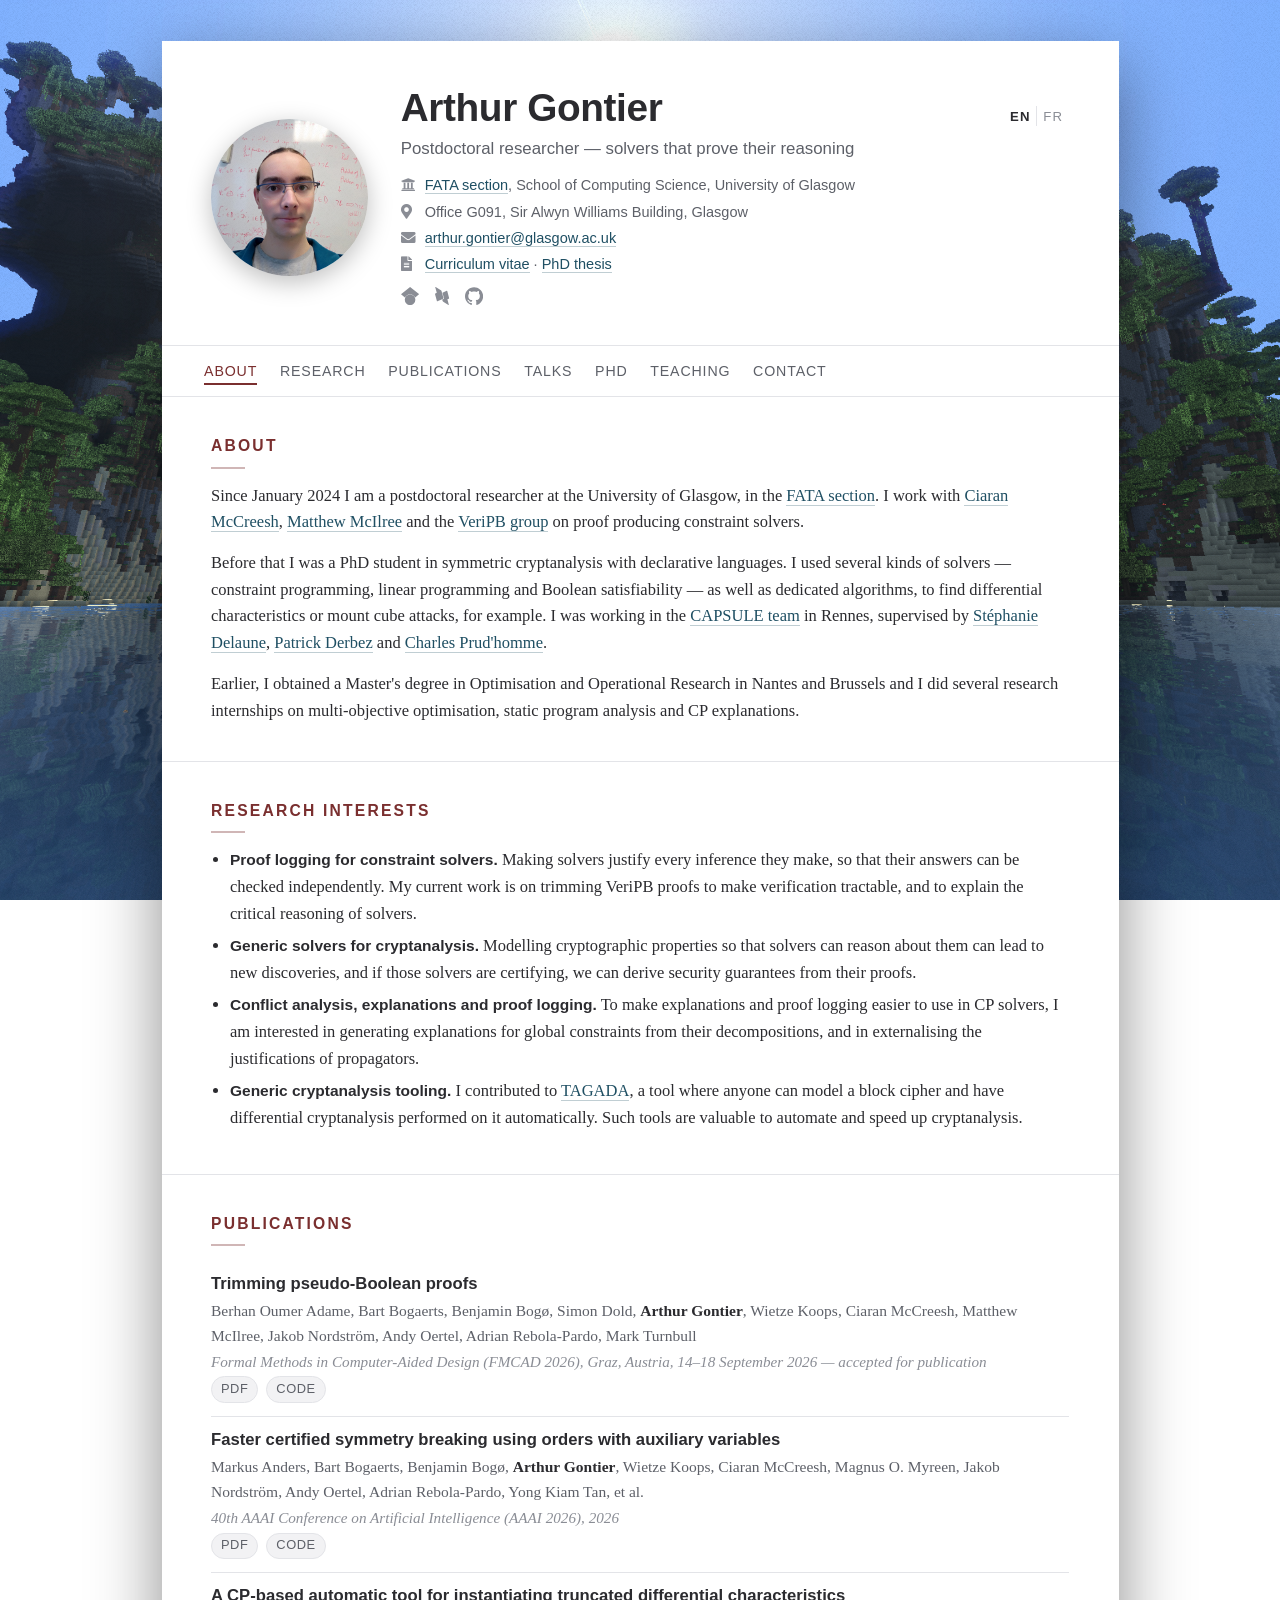
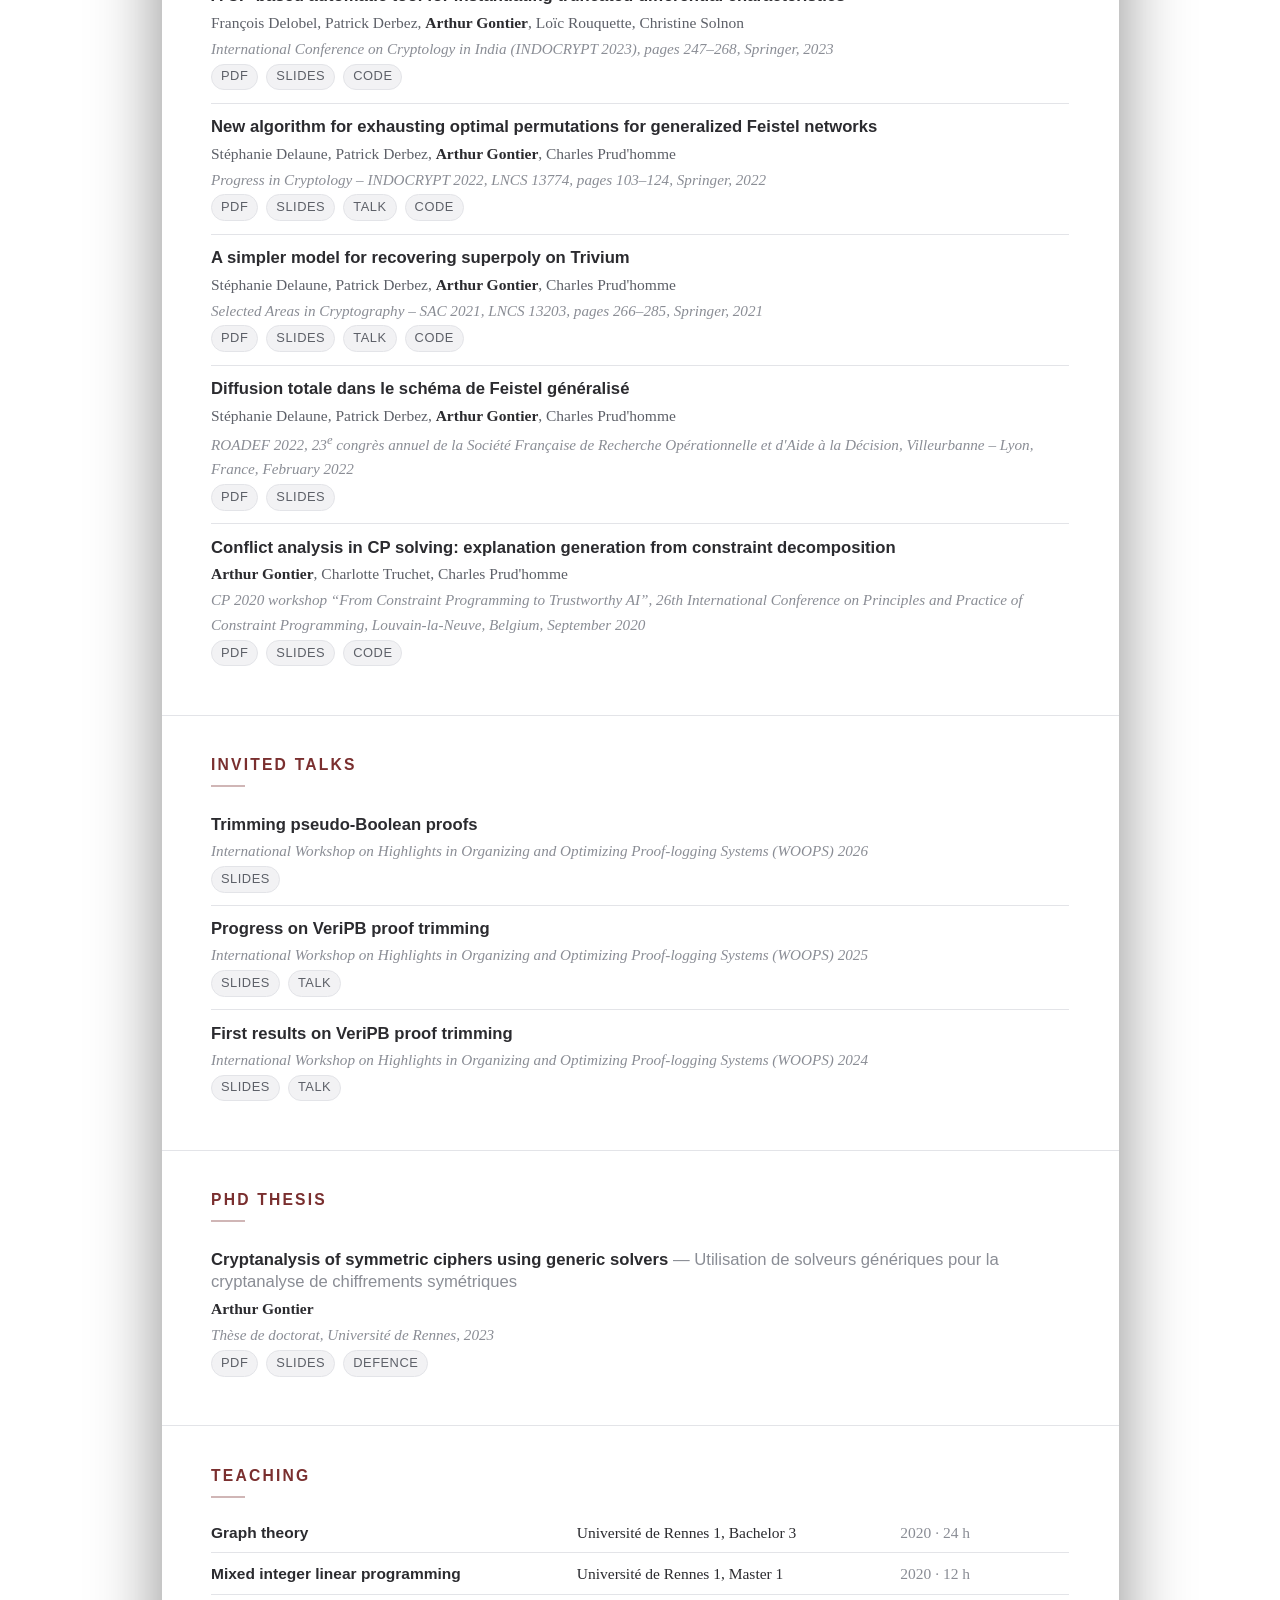
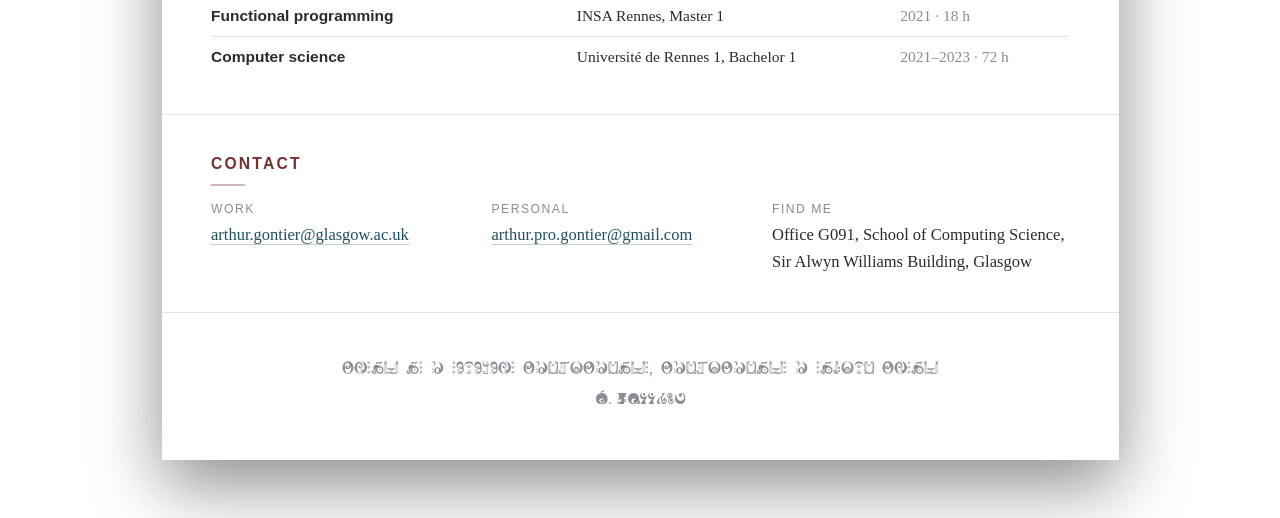
==== commit 7495cadb: "add fr version and update research interrests" ====
--- a/index.html
+++ b/index.html
@@ -70,6 +70,8 @@
 
 /* ------------------------------------------------------------------ header */
 
+header.masthead .identity { flex: 1 1 auto; min-width: 0; }
+
 header.masthead {
 	display: flex;
 	align-items: center;
@@ -124,6 +126,24 @@
 }
 
 header.masthead ul.facts li { margin: 0.2em 0; }
+
+header.masthead ul.facts li.idlinks { display: flex; align-items: center; gap: 0.95em; margin-top: 0.7em; }
+
+header.masthead ul.facts li.idlinks a {
+	display: block;
+	border: none;
+	color: var(--ink-faint);
+	transition: color 0.25s ease, transform 0.25s ease;
+}
+
+header.masthead ul.facts li.idlinks a:hover { color: var(--accent); transform: translateY(-2px); }
+
+header.masthead ul.facts li.idlinks svg {
+	display: block;
+	width: 1.25em;
+	height: 1.25em;
+	fill: currentColor;
+}
 header.masthead ul.facts li .fas, header.masthead ul.facts li .far { color: var(--ink-faint); width: 1.2em; margin-right: 0.45em; }
 
 /* ------------------------------------------------------------------ nav */
@@ -160,6 +180,35 @@
 nav#nav a:hover, nav#nav a.active { color: var(--accent); }
 nav#nav a:hover:after, nav#nav a.active:after { transform: scaleX(1); }
 
+/* ------------------------------------------------------------------ language switch */
+
+.namerow {
+	display: flex;
+	align-items: baseline;
+	justify-content: space-between;
+	gap: 1em;
+}
+
+#lang { display: flex; align-items: baseline; flex: 0 0 auto; }
+
+#lang button {
+	font-family: 'Helvetica Neue', Helvetica, Arial, sans-serif;
+	font-size: 0.8em;
+	letter-spacing: 0.08em;
+	background: none;
+	border: none;
+	padding: 0.2em 0.45em;
+	color: var(--ink-faint);
+	cursor: pointer;
+	transition: color 0.25s ease;
+}
+
+#lang button + button { border-left: 1px solid var(--rule); }
+#lang button:hover { color: var(--accent); }
+#lang button.active { color: var(--ink); font-weight: 600; }
+
+@media screen and (max-width: 736px) { .namerow { justify-content: center; gap: 0.8em; } }
+
 /* ------------------------------------------------------------------ sections */
 
 section {
@@ -274,7 +323,7 @@
 	font-size: 0.95em;
 }
 
-#footer .quote { font-family: 'mm'; }
+#footer .quote { font-family: 'mm'; line-height: 1.9; }
 #footer .quote i { font-family: 'mr'; font-style: normal; }
 
 /* ------------------------------------------------------------------ top link */
@@ -316,62 +365,69 @@
 	<!-- Masthead -->
 	<header class="masthead">
 		<div class="portrait"><img src="images/me.jpg" alt="Arthur Gontier" /></div>
-		<div>
-			<h1>Arthur Gontier</h1>
-			<p class="role">Postdoctoral researcher &mdash; constraint solvers that produce proofs of their reasoning</p>
+		<div class="identity">
+			<div class="namerow">
+				<h1>Arthur Gontier</h1>
+				<span id="lang"><button type="button" data-lang="en">EN</button><button type="button" data-lang="fr">FR</button></span>
+			</div>
+			<p class="role" data-fr='Chercheur postdoctoral &mdash; des solveurs qui prouvent leur raisonnement'>Postdoctoral researcher &mdash; solvers that prove their reasoning</p>
 			<ul class="facts">
-				<li><span class="fas fa-university"></span><a href="https://www.gla.ac.uk/schools/computing/research/researchsections/fata-section/">FATA section</a>, School of Computing Science, University of Glasgow</li>
+				<li data-fr='<span class="fas fa-university"></span><a href="https://www.gla.ac.uk/schools/computing/research/researchsections/fata-section/">&Eacute;quipe FATA</a>, School of Computing Science, universit&eacute; de Glasgow'><span class="fas fa-university"></span><a href="https://www.gla.ac.uk/schools/computing/research/researchsections/fata-section/">FATA section</a>, School of Computing Science, University of Glasgow</li>
+				<li data-fr='<span class="fas fa-map-marker-alt"></span>Bureau G091, Sir Alwyn Williams Building, Glasgow'><span class="fas fa-map-marker-alt"></span>Office G091, Sir Alwyn Williams Building, Glasgow</li>
 				<li><span class="fas fa-envelope"></span><a href="mailto:arthur.gontier@glasgow.ac.uk">arthur.gontier@glasgow.ac.uk</a></li>
-				<li><span class="fas fa-map-marker-alt"></span>Office G091, Sir Alwyn Williams Building, Glasgow</li>
-				<li><span class="fas fa-file-alt"></span><a href="pdf/CV.pdf">Curriculum vitae</a> &middot; <a href="https://ged.univ-rennes1.fr/nuxeo/site/esupversions/d53e58d8-c471-46ff-90b6-c5138ef141b2?inline">PhD thesis</a></li>
+				<li data-fr='<span class="fas fa-file-alt"></span><a href="pdf/CV.pdf">Curriculum vit&aelig;</a> &middot; <a href="https://ged.univ-rennes1.fr/nuxeo/site/esupversions/d53e58d8-c471-46ff-90b6-c5138ef141b2?inline">th&egrave;se de doctorat</a>'><span class="fas fa-file-alt"></span><a href="pdf/CV.pdf">Curriculum vitae</a> &middot; <a href="https://ged.univ-rennes1.fr/nuxeo/site/esupversions/d53e58d8-c471-46ff-90b6-c5138ef141b2?inline">PhD thesis</a></li>
+				<li class="idlinks">
+					<a href="https://scholar.google.com/citations?user=yz2kLeUAAAAJ&amp;hl=fr&amp;oi=ao" title="Google Scholar" aria-label="Google Scholar"><svg viewBox="0 0 24 24" role="img" aria-hidden="true" focusable="false"><path d="M5.242 13.769L0 9.5 12 0l12 9.5-5.242 4.269C17.548 11.249 14.978 9.5 12 9.5c-2.977 0-5.548 1.748-6.758 4.269zM12 10a7 7 0 1 0 0 14 7 7 0 0 0 0-14z"/></svg></a>
+					<a href="https://dblp.org/pid/303/4357.html" title="DBLP" aria-label="DBLP"><svg viewBox="0 0 24 24" role="img" aria-hidden="true" focusable="false"><path d="M3.075.002c-.096.013-.154.092-.094.31L4.97 7.73 3.1 8.6s-.56.26-.4.85l2.45 9.159s.16.59.72.33l6.169-2.869 1.3-.61s.52-.24.42-.79l-.01-.06-1.13-4.22-.658-2.45-.672-2.49v-.04s-.16-.59-.84-1L3.5.141s-.265-.16-.425-.139zM18.324 5.03a.724.724 0 0 0-.193.06l-5.602 2.6.862 3.2 1.09 4.08.01.06c.05.47-.411.79-.411.79l-1.88.87.5 1.89.04.1c.07.17.28.6.81.91l6.95 4.269s.68.41.52-.17l-1.981-7.4 1.861-.86s.56-.26.4-.85L18.85 5.42s-.116-.452-.526-.39z"/></svg></a>
+					<a href="https://github.com/ArthurGontierPro" title="GitHub" aria-label="GitHub"><svg viewBox="0 0 24 24" role="img" aria-hidden="true" focusable="false"><path d="M12 .297c-6.63 0-12 5.373-12 12 0 5.303 3.438 9.8 8.205 11.385.6.113.82-.258.82-.577 0-.285-.01-1.04-.015-2.04-3.338.724-4.042-1.61-4.042-1.61C4.422 18.07 3.633 17.7 3.633 17.7c-1.087-.744.084-.729.084-.729 1.205.084 1.838 1.236 1.838 1.236 1.07 1.835 2.809 1.305 3.495.998.108-.776.417-1.305.76-1.605-2.665-.3-5.466-1.332-5.466-5.93 0-1.31.465-2.38 1.235-3.22-.135-.303-.54-1.523.105-3.176 0 0 1.005-.322 3.3 1.23.96-.267 1.98-.399 3-.405 1.02.006 2.04.138 3 .405 2.28-1.552 3.285-1.23 3.285-1.23.645 1.653.24 2.873.12 3.176.765.84 1.23 1.91 1.23 3.22 0 4.61-2.805 5.625-5.475 5.92.42.36.81 1.096.81 2.22 0 1.606-.015 2.896-.015 3.286 0 .315.21.69.825.57C20.565 22.092 24 17.592 24 12.297c0-6.627-5.373-12-12-12"/></svg></a>
+				</li>
 			</ul>
 		</div>
 	</header>
 
 	<!-- Nav -->
 	<nav id="nav">
-		<a href="#about">About</a>
-		<a href="#research">Research</a>
-		<a href="#publications">Publications</a>
-		<a href="#talks">Talks</a>
-		<a href="#phd">PhD</a>
-		<a href="#teaching">Teaching</a>
-		<a href="#contact">Contact</a>
+		<a href="#about" data-fr='Pr&eacute;sentation'>About</a>
+		<a href="#research" data-fr='Recherche'>Research</a>
+		<a href="#publications" data-fr='Publications'>Publications</a>
+		<a href="#talks" data-fr='Expos&eacute;s'>Talks</a>
+		<a href="#phd" data-fr='Th&egrave;se'>PhD</a>
+		<a href="#teaching" data-fr='Enseignement'>Teaching</a>
+		<a href="#contact" data-fr='Contact'>Contact</a>
 	</nav>
 
 	<!-- About -->
 	<section id="about">
-		<h2>About</h2>
-		<p>
+		<h2 data-fr='Pr&eacute;sentation'>About</h2>
+		<p data-fr='Depuis janvier 2024, je suis chercheur postdoctoral &agrave; l&rsquo;universit&eacute; de Glasgow, dans la <a href="https://www.gla.ac.uk/schools/computing/research/researchsections/fata-section/">section FATA</a>. Je travaille avec <a href="https://ciaranm.github.io/">Ciaran McCreesh</a>, <a href="https://matthewmcilree.com/">Matthew McIlree</a> et le <a href="https://veripb.github.io/">groupe VeriPB</a> sur des solveurs certifiants, c&rsquo;est-&agrave;-dire des solveurs d&rsquo;optimisation sous contraintes qui g&eacute;n&egrave;rent une preuve v&eacute;rifiable de leur raisonnement.'>
 		Since January 2024 I am a postdoctoral researcher at the University of Glasgow, in the
 		<a href="https://www.gla.ac.uk/schools/computing/research/researchsections/fata-section/">FATA section</a>.
 		I work with <a href="https://ciaranm.github.io/">Ciaran McCreesh</a>,
 		<a href="https://matthewmcilree.com/">Matthew McIlree</a> and the
-		<a href="https://veripb.github.io/">VeriPB group</a> on constraint solvers that produce proofs of their reasoning.
+		<a href="https://veripb.github.io/">VeriPB group</a> on proof producing constraint solvers.
 		</p>
-		<p>
-		Before that I was a PhD student in symmetric cryptanalysis with declarative languages, in the
+		<p data-fr='Auparavant, j&rsquo;ai effectu&eacute; ma th&egrave;se sur la cryptanalyse sym&eacute;trique &agrave; l&rsquo;aide de langages d&eacute;claratifs. J&rsquo;ai utilis&eacute; des solveurs de contraintes, de programmation lin&eacute;aire et de satisfiabilit&eacute; bool&eacute;enne, mais aussi des algorithmes d&eacute;di&eacute;s, pour trouver des caract&eacute;ristiques diff&eacute;rentielles ou monter des attaques par cube, par exemple. Je travaillais dans l&rsquo;&eacute;quipe <a href="https://team.inria.fr/capsule/">CAPSULE</a> &agrave; Rennes, encadr&eacute; par <a href="https://people.irisa.fr/Stephanie.Delaune/">St&eacute;phanie Delaune</a>, <a href="http://people.irisa.fr/Patrick.Derbez/">Patrick Derbez</a> et <a href="https://cprudhom.github.io/">Charles Prud&rsquo;homme</a>.'>
+		Before that I was a PhD student in symmetric cryptanalysis with declarative languages. I used several kinds of solvers &mdash; constraint programming, linear programming and Boolean satisfiability &mdash; as well as dedicated algorithms, to find differential characteristics or mount cube attacks, for example.
+		I was working in the
 		<a href="https://team.inria.fr/capsule/">CAPSULE team</a> in Rennes, supervised by
 		<a href="https://people.irisa.fr/Stephanie.Delaune/">St&eacute;phanie Delaune</a>,
 		<a href="http://people.irisa.fr/Patrick.Derbez/">Patrick Derbez</a> and
-		<a href="https://cprudhom.github.io/">Charles Prud'homme</a>. I worked on problems such as cube attacks and
-		differential attacks, using several solvers as well as dedicated algorithms.
+		<a href="https://cprudhom.github.io/">Charles Prud'homme</a>.
 		</p>
-		<p>
-		Earlier, I obtained a Master's degree in Nantes and Brussels focused on optimisation techniques, with CP teachers
-		such as Nicolas Beldiceanu and Eric Monfroy, and did several research internships on multi-objective optimisation,
+		<p data-fr='Avant cela, j&rsquo;ai obtenu le master Optimisation et recherche op&eacute;rationnelle &agrave; Nantes et &agrave; Bruxelles, et j&rsquo;ai effectu&eacute; plusieurs stages de recherche sur l&rsquo;optimisation multi-objectif, l&rsquo;analyse statique de programmes et les explications en programmation par contraintes.'>
+		Earlier, I obtained a Master's degree in Optimisation and Operational Research in Nantes and Brussels and I did several research internships on multi-objective optimisation,
 		static program analysis and CP explanations.
 		</p>
 	</section>
 
 	<!-- Research -->
 	<section id="research">
-		<h2>Research interests</h2>
+		<h2 data-fr='Th&egrave;mes de recherche'>Research interests</h2>
 		<ul class="interests">
-			<li><b>Proof logging for constraint solvers.</b> Making solvers justify every inference they make, so that their answers can be checked independently. My current work is on trimming VeriPB proofs to make verification tractable.</li>
-			<li><b>Constraint programming for cryptanalysis.</b> Modelling very specific cryptographic properties as graph or set constraints for solvers such as <a href="https://choco-solver.org/">Choco</a> and <a href="https://github.com/chuffed/chuffed">Chuffed</a>. In three years of PhD we published three papers using CP, MILP, SAT and dedicated algorithms.</li>
-			<li><b>Explanations and conflict analysis.</b> Generating explanations for global constraints from their decompositions, to make explanations easier to use in CP solvers.</li>
-			<li><b>Generic cryptanalysis tooling.</b> I contributed to <a href="https://gitlab.limos.fr/iia_lulibral/tagada">TAGADA</a>, a tool where anyone can model a block cipher and have differential cryptanalysis performed on it automatically.</li>
+			<li data-fr='<b>G&eacute;n&eacute;ration de preuves pour les solveurs d&rsquo;optimisation sous contraintes.</b> Faire en sorte qu&rsquo;un solveur justifie chacune de ses d&eacute;ductions, afin que ses r&eacute;ponses puissent &ecirc;tre v&eacute;rifi&eacute;es ind&eacute;pendamment. Je travaille actuellement sur la simplification des preuves VeriPB, pour rendre leur v&eacute;rification praticable, mais aussi pour expliquer les raisonnements critiques des solveurs.'><b>Proof logging for constraint solvers.</b> Making solvers justify every inference they make, so that their answers can be checked independently. My current work is on trimming VeriPB proofs to make verification tractable, and to explain the critical reasoning of solvers.</li>
+			<li data-fr='<b>Solveurs g&eacute;n&eacute;riques pour la cryptanalyse.</b> Mod&eacute;liser des propri&eacute;t&eacute;s cryptographiques pour les r&eacute;soudre avec des solveurs peut mener &agrave; de nouvelles d&eacute;couvertes. De plus, si ces solveurs sont certifiants, on peut en d&eacute;duire des preuves de s&eacute;curit&eacute;.'><b>Generic solvers for cryptanalysis.</b> Modelling cryptographic properties so that solvers can reason about them can lead to new discoveries, and if those solvers are certifying, we can derive security guarantees from their proofs.</li>
+			<li data-fr='<b>Analyse de conflits, explications et g&eacute;n&eacute;ration de preuves.</b> D&eacute;mocratiser l&rsquo;utilisation des explications de conflits et des justifications de propagation, en g&eacute;n&eacute;rant des explications pour les contraintes globales &agrave; partir de leurs d&eacute;compositions et en externalisant les justifications des propagateurs.'><b>Conflict analysis, explanations and proof logging.</b> To make explanations and proof logging easier to use in CP solvers, I am interested in generating explanations for global constraints from their decompositions, and in externalising the justifications of propagators.</li>
+			<li data-fr='<b>Outils g&eacute;n&eacute;riques de cryptanalyse.</b> J&rsquo;ai contribu&eacute; &agrave; <a href="https://gitlab.limos.fr/iia_lulibral/tagada">TAGADA</a>, un outil o&ugrave; chacun peut mod&eacute;liser un chiffrement par blocs et en obtenir automatiquement la cryptanalyse diff&eacute;rentielle. Ce genre d&rsquo;outil est pr&eacute;cieux pour automatiser et acc&eacute;l&eacute;rer la cryptanalyse.'><b>Generic cryptanalysis tooling.</b> I contributed to <a href="https://gitlab.limos.fr/iia_lulibral/tagada">TAGADA</a>, a tool where anyone can model a block cipher and have differential cryptanalysis performed on it automatically. Such tools are valuable to automate and speed up cryptanalysis.</li>
 		</ul>
 	</section>
 
@@ -383,7 +439,7 @@
 			<li>
 				<span class="pub-title">Trimming pseudo-Boolean proofs</span>
 				<span class="pub-authors">Berhan Oumer Adame, Bart Bogaerts, Benjamin Bog&oslash;, Simon Dold, <span class="me">Arthur Gontier</span>, Wietze Koops, Ciaran McCreesh, Matthew McIlree, Jakob Nordstr&ouml;m, Andy Oertel, Adrian Rebola&#8209;Pardo, Mark Turnbull</span>
-				<span class="pub-venue">Formal Methods in Computer-Aided Design (FMCAD 2026), Graz, Austria, 14&ndash;18 September 2026 &mdash; accepted for publication</span>
+				<span class="pub-venue" data-fr='Formal Methods in Computer-Aided Design (FMCAD 2026), Graz, Autriche, 14&ndash;18 septembre 2026 &mdash; accept&eacute; pour publication'>Formal Methods in Computer-Aided Design (FMCAD 2026), Graz, Austria, 14&ndash;18 September 2026 &mdash; accepted for publication</span>
 				<span class="pub-links">
 					<a href="https://jakobnordstrom.se/docs/publications/TrimmingPseudo-BooleanProofs_FMCAD.pdf">pdf</a>
 					<a href="https://zenodo.org/records/20136181">code</a>
@@ -403,7 +459,7 @@
 			<li>
 				<span class="pub-title">A CP-based automatic tool for instantiating truncated differential characteristics</span>
 				<span class="pub-authors">Fran&ccedil;ois Delobel, Patrick Derbez, <span class="me">Arthur Gontier</span>, Lo&iuml;c Rouquette, Christine Solnon</span>
-				<span class="pub-venue">International Conference on Cryptology in India (INDOCRYPT 2023), pages 247&ndash;268, Springer, 2023</span>
+				<span class="pub-venue" data-fr='International Conference on Cryptology in India (INDOCRYPT 2023), pages 247&ndash;268, Springer, 2023'>International Conference on Cryptology in India (INDOCRYPT 2023), pages 247&ndash;268, Springer, 2023</span>
 				<span class="pub-links">
 					<a href="https://eprint.iacr.org/2023/1831.pdf">pdf</a>
 					<a href="pdf/Slides2023TAGADA.pdf">slides</a>
@@ -438,7 +494,7 @@
 			<li>
 				<span class="pub-title">Diffusion totale dans le sch&eacute;ma de Feistel g&eacute;n&eacute;ralis&eacute;</span>
 				<span class="pub-authors">St&eacute;phanie Delaune, Patrick Derbez, <span class="me">Arthur Gontier</span>, Charles Prud'homme</span>
-				<span class="pub-venue">ROADEF 2022, 23<sup>e</sup> congr&egrave;s annuel de la Soci&eacute;t&eacute; Fran&ccedil;aise de Recherche Op&eacute;rationnelle et d'Aide &agrave; la D&eacute;cision, Villeurbanne &ndash; Lyon, France, February 2022</span>
+				<span class="pub-venue" data-fr='ROADEF 2022, 23<sup>e</sup> congr&egrave;s annuel de la Soci&eacute;t&eacute; fran&ccedil;aise de recherche op&eacute;rationnelle et d&rsquo;aide &agrave; la d&eacute;cision, Villeurbanne &ndash; Lyon, France, f&eacute;vrier 2022'>ROADEF 2022, 23<sup>e</sup> congr&egrave;s annuel de la Soci&eacute;t&eacute; Fran&ccedil;aise de Recherche Op&eacute;rationnelle et d'Aide &agrave; la D&eacute;cision, Villeurbanne &ndash; Lyon, France, February 2022</span>
 				<span class="pub-links">
 					<a href="https://hal.science/hal-03595277v1/document">pdf</a>
 					<a href="pdf/Slides2022ROADEF.pdf">slides</a>
@@ -448,7 +504,7 @@
 			<li>
 				<span class="pub-title">Conflict analysis in CP solving: explanation generation from constraint decomposition</span>
 				<span class="pub-authors"><span class="me">Arthur Gontier</span>, Charlotte Truchet, Charles Prud'homme</span>
-				<span class="pub-venue">CP 2020 workshop &ldquo;From Constraint Programming to Trustworthy AI&rdquo;, 26th International Conference on Principles and Practice of Constraint Programming, Louvain-la-Neuve, Belgium, September 2020</span>
+				<span class="pub-venue" data-fr='Atelier &laquo;&nbsp;From Constraint Programming to Trustworthy AI&nbsp;&raquo; de CP 2020, 26th International Conference on Principles and Practice of Constraint Programming, Louvain-la-Neuve, Belgique, septembre 2020'>CP 2020 workshop &ldquo;From Constraint Programming to Trustworthy AI&rdquo;, 26th International Conference on Principles and Practice of Constraint Programming, Louvain-la-Neuve, Belgium, September 2020</span>
 				<span class="pub-links">
 					<a href="https://hal.science/hal-03179630v1/document">pdf</a>
 					<a href="pdf/Slides2023ROADEF.pdf">slides</a>
@@ -461,7 +517,7 @@
 
 	<!-- Talks -->
 	<section id="talks">
-		<h2>Invited talks</h2>
+		<h2 data-fr='Expos&eacute;s invit&eacute;s'>Invited talks</h2>
 		<ol class="pubs">
 			<li>
 				<span class="pub-title">Trimming pseudo-Boolean proofs</span>
@@ -491,12 +547,12 @@
 
 	<!-- PhD -->
 	<section id="phd">
-		<h2>PhD thesis</h2>
+		<h2 data-fr='Th&egrave;se de doctorat'>PhD thesis</h2>
 		<ol class="pubs">
 			<li>
-				<span class="pub-title">Cryptanalysis of symmetric ciphers using generic solvers <span style="font-weight:400;color:var(--ink-faint)">&mdash; Utilisation de solveurs g&eacute;n&eacute;riques pour la cryptanalyse de chiffrements sym&eacute;triques</span></span>
+				<span class="pub-title" data-fr='Utilisation de solveurs g&eacute;n&eacute;riques pour la cryptanalyse de chiffrements sym&eacute;triques'>Cryptanalysis of symmetric ciphers using generic solvers <span style="font-weight:400;color:var(--ink-faint)">&mdash; Utilisation de solveurs g&eacute;n&eacute;riques pour la cryptanalyse de chiffrements sym&eacute;triques</span></span>
 				<span class="pub-authors"><span class="me">Arthur Gontier</span></span>
-				<span class="pub-venue">Th&egrave;se de doctorat, Universit&eacute; de Rennes, 2023</span>
+				<span class="pub-venue" data-fr='Th&egrave;se de doctorat, universit&eacute; de Rennes, 2023'>Th&egrave;se de doctorat, Universit&eacute; de Rennes, 2023</span>
 				<span class="pub-links">
 					<a href="https://ged.univ-rennes1.fr/nuxeo/site/esupversions/d53e58d8-c471-46ff-90b6-c5138ef141b2?inline">pdf</a>
 					<a href="pdf/Slides2023PhD.pdf">slides</a>
@@ -508,38 +564,38 @@
 
 	<!-- Teaching -->
 	<section id="teaching">
-		<h2>Teaching</h2>
+		<h2 data-fr='Enseignement'>Teaching</h2>
 		<table class="teaching">
-			<tr><td class="course">Graph theory</td><td>Universit&eacute; de Rennes 1, Bachelor 3</td><td class="meta">2020 &middot; 24 h</td></tr>
-			<tr><td class="course">Mixed integer linear programming</td><td>Universit&eacute; de Rennes 1, Master 1</td><td class="meta">2020 &middot; 12 h</td></tr>
-			<tr><td class="course">Functional programming</td><td>INSA Rennes, Master 1</td><td class="meta">2021 &middot; 18 h</td></tr>
-			<tr><td class="course">Computer science</td><td>Universit&eacute; de Rennes 1, Bachelor 1</td><td class="meta">2021&ndash;2023 &middot; 72 h</td></tr>
+			<tr><td class="course" data-fr='Th&eacute;orie des graphes'>Graph theory</td><td data-fr='Universit&eacute; de Rennes 1, licence 3'>Universit&eacute; de Rennes 1, Bachelor 3</td><td class="meta">2020 &middot; 24 h</td></tr>
+			<tr><td class="course" data-fr='Programmation lin&eacute;aire en nombres entiers'>Mixed integer linear programming</td><td data-fr='Universit&eacute; de Rennes 1, master 1'>Universit&eacute; de Rennes 1, Master 1</td><td class="meta">2020 &middot; 12 h</td></tr>
+			<tr><td class="course" data-fr='Programmation fonctionnelle'>Functional programming</td><td data-fr='INSA Rennes, master 1'>INSA Rennes, Master 1</td><td class="meta">2021 &middot; 18 h</td></tr>
+			<tr><td class="course" data-fr='Informatique'>Computer science</td><td data-fr='Universit&eacute; de Rennes 1, licence 1'>Universit&eacute; de Rennes 1, Bachelor 1</td><td class="meta">2021&ndash;2023 &middot; 72 h</td></tr>
 		</table>
 	</section>
 
 	<!-- Contact -->
 	<section id="contact">
-		<h2>Contact</h2>
+		<h2 data-fr='Contact'>Contact</h2>
 		<div class="contact-grid">
 			<div>
-				<span class="label">Work</span>
+				<span class="label" data-fr='Professionnel'>Work</span>
 				<a href="mailto:arthur.gontier@glasgow.ac.uk">arthur.gontier@glasgow.ac.uk</a>
 			</div>
 			<div>
-				<span class="label">Personal</span>
+				<span class="label" data-fr='Personnel'>Personal</span>
 				<a href="mailto:arthur.pro.gontier@gmail.com">arthur.pro.gontier@gmail.com</a>
 			</div>
 			<div>
-				<span class="label">Find me</span>
-				Office G091, School of Computing Science,<br />
-				Sir Alwyn Williams Building, Glasgow
+				<span class="label" data-fr='O&ugrave; me trouver'>Find me</span>
+				<span data-fr='Bureau G091, School of Computing Science,<br />Sir Alwyn Williams Building, Glasgow'>Office G091, School of Computing Science,<br />
+				Sir Alwyn Williams Building, Glasgow</span>
 			</div>
 		</div>
 	</section>
 
 	<!-- Footer -->
 	<div id="footer">
-		<p class="quote">Music is loud Math and math is silent music &mdash; <i>E.Heriot</i></p>
+		<p class="quote" data-fr='La musike est une mathematike sonore, la mathematike une musike silencieuse<br /><i>&Eacute;. Herriot</i>'>Music is a sonorous mathematics, mathematics a silent music<br /><i>&Eacute;. Herriot</i></p>
 	</div>
 
 </div>
@@ -593,6 +649,56 @@
 		e.preventDefault();
 		window.scrollTo({ top: 0, behavior: 'smooth' });
 	});
+
+	/* ---------------------------------------------------------- language */
+
+	// Labels of the little link pills, which are generated rather than marked up.
+	var PILLS_FR = { 'slides': 'transparents', 'talk': 'expos\u00e9', 'defence': 'soutenance' };
+
+	var DESC = {
+		en: 'Arthur Gontier - postdoctoral researcher, FATA section, University of Glasgow. Constraint solvers, proof logging, cryptanalysis.',
+		fr: 'Arthur Gontier - chercheur postdoctoral, section FATA, universit\u00e9 de Glasgow. Solveurs de contraintes, preuves v\u00e9rifiables, cryptanalyse.'
+	};
+
+	Array.prototype.forEach.call(document.querySelectorAll('.pub-links a'), function (a) {
+		var fr = PILLS_FR[a.textContent.trim().toLowerCase()];
+		if (fr) a.setAttribute('data-fr', fr);
+	});
+
+	// Everything that has a French counterpart; the English one is kept as written.
+	var translatable = Array.prototype.slice.call(document.querySelectorAll('[data-fr]'));
+	translatable.forEach(function (el) { el.setAttribute('data-en', el.innerHTML); });
+
+	var buttons = Array.prototype.slice.call(document.querySelectorAll('#lang button'));
+	var meta = document.querySelector('meta[name="description"]');
+
+	function setLang(lang, remember) {
+		lang = (lang === 'fr') ? 'fr' : 'en';
+		translatable.forEach(function (el) { el.innerHTML = el.getAttribute('data-' + lang); });
+		buttons.forEach(function (b) { b.classList.toggle('active', b.getAttribute('data-lang') === lang); });
+		document.documentElement.lang = lang;
+		if (meta) meta.setAttribute('content', DESC[lang]);
+		totop.setAttribute('aria-label', lang === 'fr' ? 'Haut de page' : 'Back to top');
+		if (remember) {
+			try { localStorage.setItem('lang', lang); } catch (err) {}
+			if (history.replaceState) {
+				history.replaceState(null, '', (lang === 'fr' ? '?lang=fr' : location.pathname) + location.hash);
+			}
+		}
+	}
+
+	function initialLang() {
+		var q = /[?&]lang=(en|fr)/.exec(location.search);       // ?lang=fr wins: shareable link
+		if (q) return q[1];
+		try { var stored = localStorage.getItem('lang'); if (stored) return stored; } catch (err) {}
+		return (navigator.language || '').toLowerCase().indexOf('fr') === 0 ? 'fr' : 'en';
+	}
+
+	buttons.forEach(function (b) {
+		b.addEventListener('click', function () { setLang(b.getAttribute('data-lang'), true); });
+	});
+
+	setLang(initialLang(), false);
 })();
 </script>
 
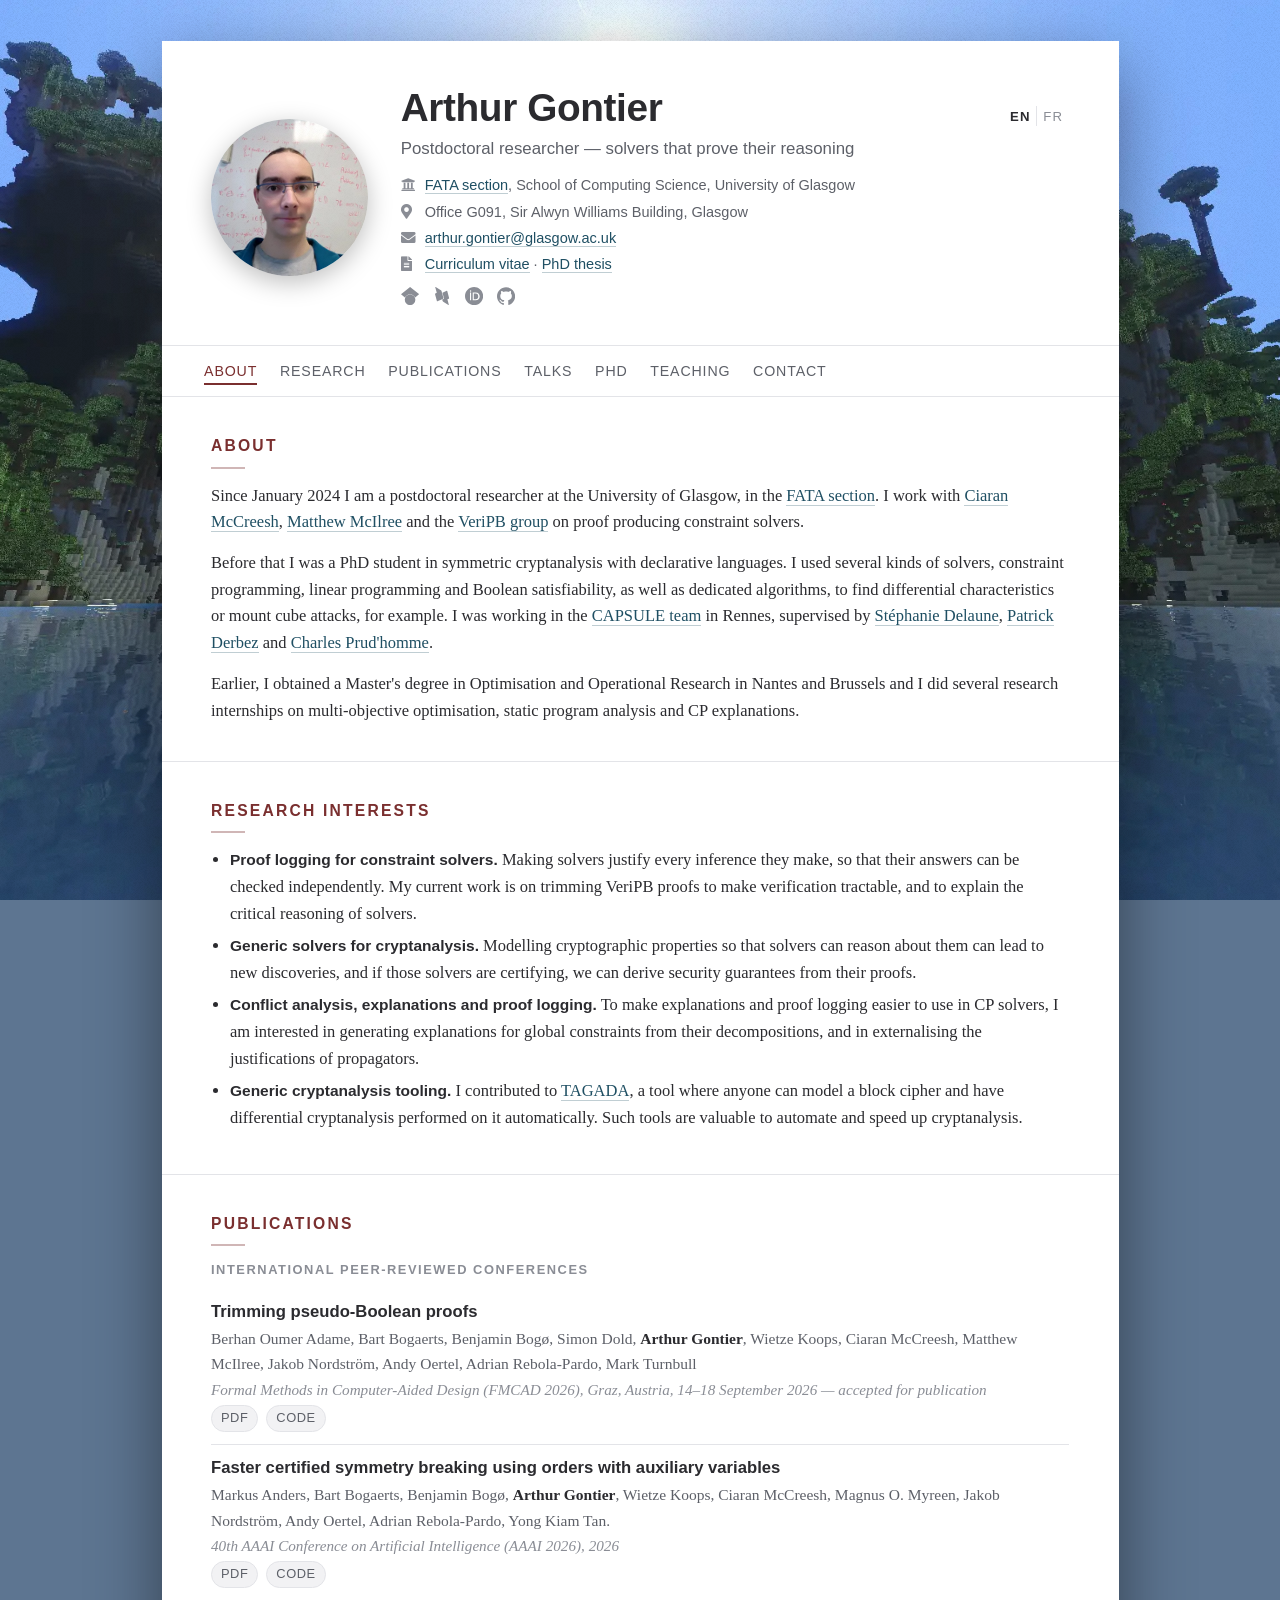
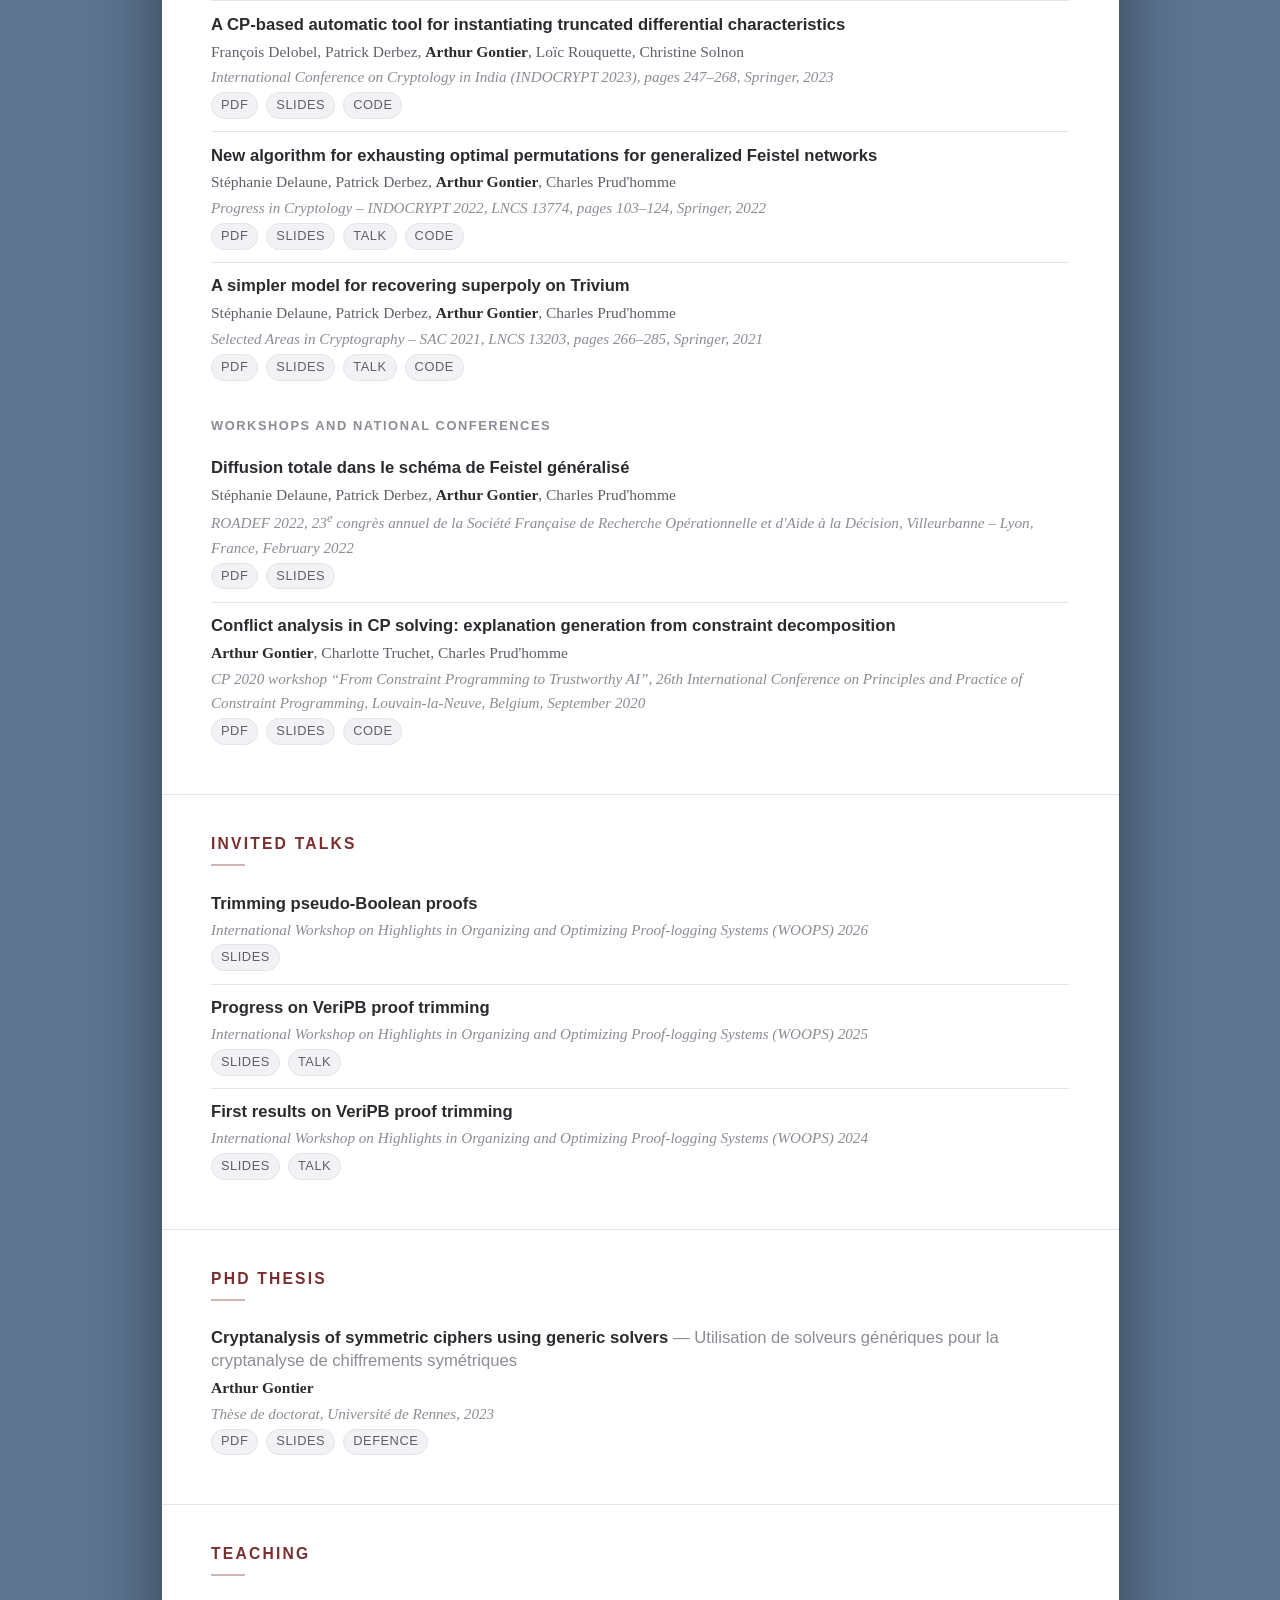
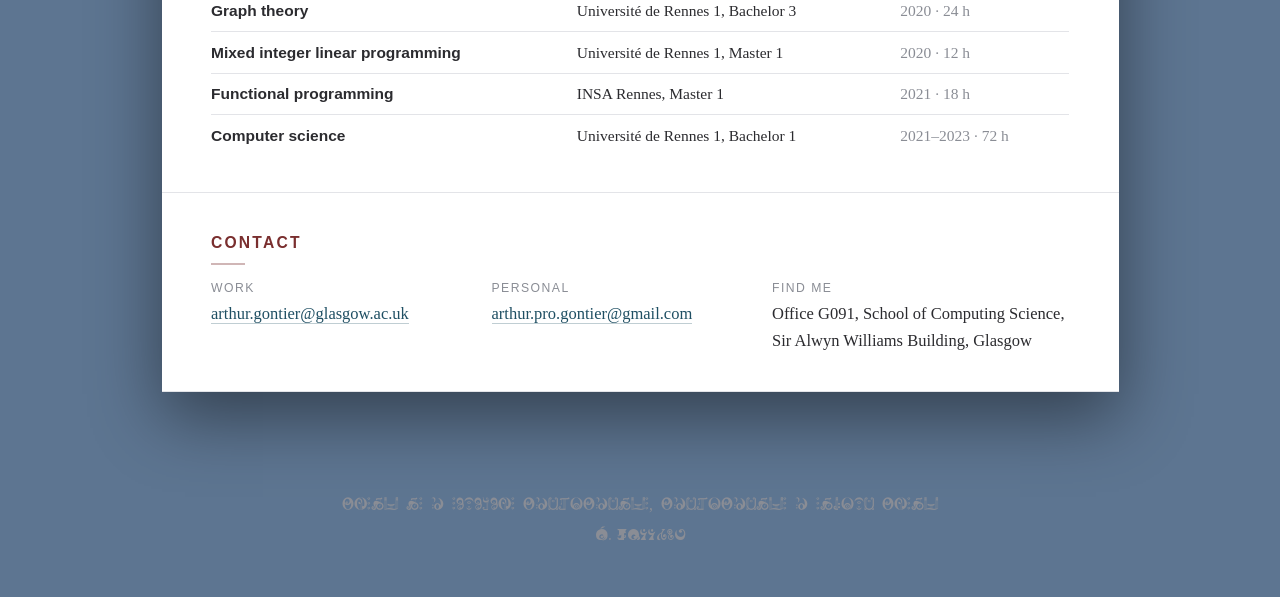
==== commit 92df005a: "cleaning and icon" ====
--- a/index.html
+++ b/index.html
@@ -5,6 +5,53 @@
 <meta charset="utf-8" />
 <meta name="viewport" content="width=device-width, initial-scale=1" />
 <meta name="description" content="Arthur Gontier - postdoctoral researcher, FATA section, University of Glasgow. Constraint solvers, proof logging, cryptanalysis." />
+<link rel="icon" href="favicon.ico" sizes="16x16 32x32 48x48" />
+<link rel="icon" type="image/png" sizes="32x32" href="favicon-32.png" />
+<link rel="icon" type="image/png" sizes="192x192" href="favicon-192.png" />
+<link rel="apple-touch-icon" href="apple-touch-icon.png" />
+<link rel="canonical" href="https://arthurgontierpro.github.io/" />
+<link rel="alternate" hreflang="en" href="https://arthurgontierpro.github.io/" />
+<link rel="alternate" hreflang="fr" href="https://arthurgontierpro.github.io/fr/" />
+<link rel="alternate" hreflang="x-default" href="https://arthurgontierpro.github.io/" />
+
+<meta property="og:type" content="profile" />
+<meta property="og:site_name" content="Arthur Gontier" />
+<meta property="og:url" content="https://arthurgontierpro.github.io/" />
+<meta property="og:title" content="Arthur Gontier" />
+<meta property="og:description" content="Postdoctoral researcher, FATA section, University of Glasgow. Constraint solvers, proof logging, cryptanalysis." />
+<meta property="og:image" content="https://arthurgontierpro.github.io/images/me.jpg" />
+<meta property="og:image:width" content="480" />
+<meta property="og:image:height" content="360" />
+<meta property="og:image:alt" content="Arthur Gontier" />
+<meta property="og:locale" content="en_GB" />
+<meta property="og:locale:alternate" content="fr_FR" />
+<meta property="profile:first_name" content="Arthur" />
+<meta property="profile:last_name" content="Gontier" />
+<meta name="twitter:card" content="summary" />
+<meta name="twitter:title" content="Arthur Gontier" />
+<meta name="twitter:description" content="Postdoctoral researcher, FATA section, University of Glasgow. Constraint solvers, proof logging, cryptanalysis." />
+<meta name="twitter:image" content="https://arthurgontierpro.github.io/images/me.jpg" />
+<meta name="twitter:image:alt" content="Arthur Gontier" />
+
+<script>
+/* Runs before anything is painted. Adding .js is what switches on the entrance
+   animations, so a browser without scripting shows the page as-is instead of a
+   blank sheet. The timer is the second half of that guarantee: the reveal
+   script at the end of <body> clears it, so if that script never runs to
+   completion the page un-hides itself anyway. */
+(function (d) {
+	var h = d.documentElement;
+	h.className = h.className ? h.className + ' js' : 'js';
+	window.__revealFailsafe = setTimeout(function () { h.className += ' reveal-all'; }, 3000);
+})(document);
+</script>
+<script>
+/* Before the French version had its own URL the language was carried in a query
+   string. Those links are still out there, so honour them. */
+if (/[?&]lang=fr\b/.test(location.search)) {
+	location.replace('fr/' + location.hash);
+}
+</script>
 <link rel="stylesheet" href="assets/css/fontawesome-all.min.css" />
 <style>
 
@@ -33,6 +80,9 @@
 
 body {
 	margin: 0;
+	/* Painted immediately (average colour of bg.jpg) so the page is never
+	   blank while the photo downloads on a slow connection. */
+	background-color: #5d7591;
 	background-image: url("assets/css/images/overlay.png"), url("assets/css/images/bg.jpg");
 	background-repeat: repeat, no-repeat;
 	background-size: auto, cover;
@@ -45,6 +95,43 @@
 	-webkit-text-size-adjust: 100%;
 }
 
+/* Serve WebP (~135K vs ~198K) where the browser supports it. Declared as an
+   override so browsers without image-set() keep the JPEG above. */
+@supports (background-image: image-set(url("assets/css/images/bg.webp") type("image/webp"))) {
+	body {
+		background-image:
+			url("assets/css/images/overlay.png"),
+			image-set(url("assets/css/images/bg.webp") type("image/webp"),
+			          url("assets/css/images/bg.jpg")  type("image/jpeg"));
+	}
+}
+
+/* Phones/tablets: a 1024px-wide copy (~32K WebP / ~52K JPEG) is plenty at these
+   viewport sizes, and background-attachment:fixed is dropped because it forces
+   a full-screen repaint on every scroll frame on mobile GPUs. */
+@media screen and (max-width: 980px) {
+	body {
+		background-image: url("assets/css/images/overlay.png"), url("assets/css/images/bg-small.jpg");
+		background-attachment: scroll;
+	}
+}
+
+@supports (background-image: image-set(url("assets/css/images/bg.webp") type("image/webp"))) {
+	@media screen and (max-width: 980px) {
+		body {
+			background-image:
+				url("assets/css/images/overlay.png"),
+				image-set(url("assets/css/images/bg-small.webp") type("image/webp"),
+				          url("assets/css/images/bg-small.jpg")  type("image/jpeg"));
+		}
+	}
+}
+
+/* Users who have asked their browser to save data get the flat colour only. */
+@media (prefers-reduced-data: reduce) {
+	body { background-image: url("assets/css/images/overlay.png"); }
+}
+
 @media screen and (max-width: 736px) { body { font-size: 15.5px; } }
 
 a { color: var(--accent-alt); text-decoration: none; border-bottom: 1px solid rgba(31,79,99,0.28); }
@@ -59,12 +146,14 @@
 	margin: 2.5em auto 3.5em auto;
 	background: var(--sheet);
 	box-shadow: 0 1.5em 4em rgba(0,0,0,0.45);
-	opacity: 0;
-	transform: translateY(0.6em);
 	transition: opacity 0.9s ease-in-out, transform 0.9s ease-in-out;
 }
 
-body.is-ready #sheet { opacity: 1; transform: none; }
+/* The entrance animations start from opacity:0, so they are applied only once
+   the inline head script has set .js on <html>. Without scripting the page is
+   simply visible, rather than a permanently blank white sheet. */
+html.js #sheet { opacity: 0; transform: translateY(0.6em); }
+html.js body.is-ready #sheet { opacity: 1; transform: none; }
 
 @media screen and (max-width: 980px) { #sheet { margin: 0 auto; } }
 
@@ -191,9 +280,12 @@
 
 #lang { display: flex; align-items: baseline; flex: 0 0 auto; }
 
-#lang button {
+#lang a {
 	font-family: 'Helvetica Neue', Helvetica, Arial, sans-serif;
 	font-size: 0.8em;
+	/* <a> inherits the body line-height where a <button> used the UA default;
+	   without this the separator rule between EN and FR grows taller. */
+	line-height: normal;
 	letter-spacing: 0.08em;
 	background: none;
 	border: none;
@@ -203,9 +295,9 @@
 	transition: color 0.25s ease;
 }
 
-#lang button + button { border-left: 1px solid var(--rule); }
-#lang button:hover { color: var(--accent); }
-#lang button.active { color: var(--ink); font-weight: 600; }
+#lang a + a { border-left: 1px solid var(--rule); }
+#lang a:hover { color: var(--accent); border-bottom: none; }
+#lang a.active { color: var(--ink); font-weight: 600; }
 
 @media screen and (max-width: 736px) { .namerow { justify-content: center; gap: 0.8em; } }
 
@@ -214,13 +306,18 @@
 section {
 	padding: 2.2em 3em;
 	border-bottom: 1px solid var(--rule);
-	opacity: 0;
-	transform: translateY(1.1em);
 	transition: opacity 0.7s ease-out, transform 0.7s ease-out;
 }
 
-section.revealed { opacity: 1; transform: none; }
-body.no-anim section { opacity: 1; transform: none; }
+html.js section { opacity: 0; transform: translateY(1.1em); }
+html.js section.revealed { opacity: 1; transform: none; }
+html.js body.no-anim section { opacity: 1; transform: none; }
+
+/* Failsafe: armed by the head script, disarmed only when the reveal script has
+   run to completion. If that script throws, is blocked, or never loads, this
+   shows the whole page a few seconds later instead of leaving it blank. */
+html.reveal-all #sheet,
+html.reveal-all section { opacity: 1 !important; transform: none !important; }
 
 section > h2 {
 	margin: 0 0 0.9em 0;
@@ -248,7 +345,21 @@
 
 /* ------------------------------------------------------------------ publications */
 
-ol.pubs { list-style: none; margin: 0; padding: 0; counter-reset: pub; }
+ol.pubs { list-style: none; margin: 0; padding: 0; }
+
+/* Group headings inside a section: clearly subordinate to the section's own h2,
+   which is why they are smaller and faint rather than accent-coloured. */
+section > h3 {
+	margin: 1.75em 0 0.6em 0;
+	font-family: 'Helvetica Neue', Helvetica, Arial, sans-serif;
+	font-weight: 600;
+	font-size: 0.78em;
+	text-transform: uppercase;
+	letter-spacing: 0.12em;
+	color: var(--ink-faint);
+}
+
+section > h3:first-of-type { margin-top: 0; }
 
 ol.pubs > li {
 	position: relative;
@@ -353,7 +464,8 @@
 
 @media (prefers-reduced-motion: reduce) {
 	html { scroll-behavior: auto; }
-	#sheet, section { transition: none; opacity: 1; transform: none; }
+	html #sheet, html section,
+	html.js #sheet, html.js section { transition: none; opacity: 1; transform: none; }
 }
 
 </style>
@@ -364,21 +476,25 @@
 
 	<!-- Masthead -->
 	<header class="masthead">
-		<div class="portrait"><img src="images/me.jpg" alt="Arthur Gontier" /></div>
+		<div class="portrait"><picture>
+			<source srcset="images/me.webp" type="image/webp" />
+			<img src="images/me.jpg" alt="Arthur Gontier" width="480" height="360" decoding="async" />
+		</picture></div>
 		<div class="identity">
 			<div class="namerow">
 				<h1>Arthur Gontier</h1>
-				<span id="lang"><button type="button" data-lang="en">EN</button><button type="button" data-lang="fr">FR</button></span>
+				<span id="lang"><a href="./" hreflang="en" class="active" aria-current="page">EN</a><a href="fr/" hreflang="fr">FR</a></span>
 			</div>
-			<p class="role" data-fr='Chercheur postdoctoral &mdash; des solveurs qui prouvent leur raisonnement'>Postdoctoral researcher &mdash; solvers that prove their reasoning</p>
+			<p class="role">Postdoctoral researcher &mdash; solvers that prove their reasoning</p>
 			<ul class="facts">
-				<li data-fr='<span class="fas fa-university"></span><a href="https://www.gla.ac.uk/schools/computing/research/researchsections/fata-section/">&Eacute;quipe FATA</a>, School of Computing Science, universit&eacute; de Glasgow'><span class="fas fa-university"></span><a href="https://www.gla.ac.uk/schools/computing/research/researchsections/fata-section/">FATA section</a>, School of Computing Science, University of Glasgow</li>
-				<li data-fr='<span class="fas fa-map-marker-alt"></span>Bureau G091, Sir Alwyn Williams Building, Glasgow'><span class="fas fa-map-marker-alt"></span>Office G091, Sir Alwyn Williams Building, Glasgow</li>
+				<li><span class="fas fa-university"></span><a href="https://www.gla.ac.uk/schools/computing/research/researchsections/fata-section/">FATA section</a>, School of Computing Science, University of Glasgow</li>
+				<li><span class="fas fa-map-marker-alt"></span>Office G091, Sir Alwyn Williams Building, Glasgow</li>
 				<li><span class="fas fa-envelope"></span><a href="mailto:arthur.gontier@glasgow.ac.uk">arthur.gontier@glasgow.ac.uk</a></li>
-				<li data-fr='<span class="fas fa-file-alt"></span><a href="pdf/CV.pdf">Curriculum vit&aelig;</a> &middot; <a href="https://ged.univ-rennes1.fr/nuxeo/site/esupversions/d53e58d8-c471-46ff-90b6-c5138ef141b2?inline">th&egrave;se de doctorat</a>'><span class="fas fa-file-alt"></span><a href="pdf/CV.pdf">Curriculum vitae</a> &middot; <a href="https://ged.univ-rennes1.fr/nuxeo/site/esupversions/d53e58d8-c471-46ff-90b6-c5138ef141b2?inline">PhD thesis</a></li>
+				<li><span class="fas fa-file-alt"></span><a href="pdf/CV.pdf">Curriculum vitae</a> &middot; <a href="https://ged.univ-rennes1.fr/nuxeo/site/esupversions/d53e58d8-c471-46ff-90b6-c5138ef141b2?inline">PhD thesis</a></li>
 				<li class="idlinks">
 					<a href="https://scholar.google.com/citations?user=yz2kLeUAAAAJ&amp;hl=fr&amp;oi=ao" title="Google Scholar" aria-label="Google Scholar"><svg viewBox="0 0 24 24" role="img" aria-hidden="true" focusable="false"><path d="M5.242 13.769L0 9.5 12 0l12 9.5-5.242 4.269C17.548 11.249 14.978 9.5 12 9.5c-2.977 0-5.548 1.748-6.758 4.269zM12 10a7 7 0 1 0 0 14 7 7 0 0 0 0-14z"/></svg></a>
 					<a href="https://dblp.org/pid/303/4357.html" title="DBLP" aria-label="DBLP"><svg viewBox="0 0 24 24" role="img" aria-hidden="true" focusable="false"><path d="M3.075.002c-.096.013-.154.092-.094.31L4.97 7.73 3.1 8.6s-.56.26-.4.85l2.45 9.159s.16.59.72.33l6.169-2.869 1.3-.61s.52-.24.42-.79l-.01-.06-1.13-4.22-.658-2.45-.672-2.49v-.04s-.16-.59-.84-1L3.5.141s-.265-.16-.425-.139zM18.324 5.03a.724.724 0 0 0-.193.06l-5.602 2.6.862 3.2 1.09 4.08.01.06c.05.47-.411.79-.411.79l-1.88.87.5 1.89.04.1c.07.17.28.6.81.91l6.95 4.269s.68.41.52-.17l-1.981-7.4 1.861-.86s.56-.26.4-.85L18.85 5.42s-.116-.452-.526-.39z"/></svg></a>
+					<a href="https://orcid.org/0000-0002-9579-5584" title="ORCID" aria-label="ORCID"><svg viewBox="0 0 24 24" role="img" aria-hidden="true" focusable="false"><path fill-rule="evenodd" d="M12 0C5.372 0 0 5.372 0 12s5.372 12 12 12 12-5.372 12-12S18.628 0 12 0zM7.369 4.378c.525 0 .947.431.947.947 0 .525-.422.947-.947.947a.95.95 0 0 1-.947-.947c0-.516.422-.947.947-.947zm-.722 3.038h1.444v10.041H6.647V7.416zm3.562 0h3.9c3.712 0 5.344 2.653 5.344 5.025 0 2.578-2.016 5.025-5.325 5.025h-3.919V7.416zm1.444 1.303v7.444h2.297c2.359 0 3.588-1.444 3.588-3.722 0-2.081-1.088-3.722-3.588-3.722h-2.297z"/></svg></a>
 					<a href="https://github.com/ArthurGontierPro" title="GitHub" aria-label="GitHub"><svg viewBox="0 0 24 24" role="img" aria-hidden="true" focusable="false"><path d="M12 .297c-6.63 0-12 5.373-12 12 0 5.303 3.438 9.8 8.205 11.385.6.113.82-.258.82-.577 0-.285-.01-1.04-.015-2.04-3.338.724-4.042-1.61-4.042-1.61C4.422 18.07 3.633 17.7 3.633 17.7c-1.087-.744.084-.729.084-.729 1.205.084 1.838 1.236 1.838 1.236 1.07 1.835 2.809 1.305 3.495.998.108-.776.417-1.305.76-1.605-2.665-.3-5.466-1.332-5.466-5.93 0-1.31.465-2.38 1.235-3.22-.135-.303-.54-1.523.105-3.176 0 0 1.005-.322 3.3 1.23.96-.267 1.98-.399 3-.405 1.02.006 2.04.138 3 .405 2.28-1.552 3.285-1.23 3.285-1.23.645 1.653.24 2.873.12 3.176.765.84 1.23 1.91 1.23 3.22 0 4.61-2.805 5.625-5.475 5.92.42.36.81 1.096.81 2.22 0 1.606-.015 2.896-.015 3.286 0 .315.21.69.825.57C20.565 22.092 24 17.592 24 12.297c0-6.627-5.373-12-12-12"/></svg></a>
 				</li>
 			</ul>
@@ -387,34 +503,34 @@
 
 	<!-- Nav -->
 	<nav id="nav">
-		<a href="#about" data-fr='Pr&eacute;sentation'>About</a>
-		<a href="#research" data-fr='Recherche'>Research</a>
-		<a href="#publications" data-fr='Publications'>Publications</a>
-		<a href="#talks" data-fr='Expos&eacute;s'>Talks</a>
-		<a href="#phd" data-fr='Th&egrave;se'>PhD</a>
-		<a href="#teaching" data-fr='Enseignement'>Teaching</a>
-		<a href="#contact" data-fr='Contact'>Contact</a>
+		<a href="#about">About</a>
+		<a href="#research">Research</a>
+		<a href="#publications">Publications</a>
+		<a href="#talks">Talks</a>
+		<a href="#phd">PhD</a>
+		<a href="#teaching">Teaching</a>
+		<a href="#contact">Contact</a>
 	</nav>
 
 	<!-- About -->
 	<section id="about">
-		<h2 data-fr='Pr&eacute;sentation'>About</h2>
-		<p data-fr='Depuis janvier 2024, je suis chercheur postdoctoral &agrave; l&rsquo;universit&eacute; de Glasgow, dans la <a href="https://www.gla.ac.uk/schools/computing/research/researchsections/fata-section/">section FATA</a>. Je travaille avec <a href="https://ciaranm.github.io/">Ciaran McCreesh</a>, <a href="https://matthewmcilree.com/">Matthew McIlree</a> et le <a href="https://veripb.github.io/">groupe VeriPB</a> sur des solveurs certifiants, c&rsquo;est-&agrave;-dire des solveurs d&rsquo;optimisation sous contraintes qui g&eacute;n&egrave;rent une preuve v&eacute;rifiable de leur raisonnement.'>
+		<h2>About</h2>
+		<p>
 		Since January 2024 I am a postdoctoral researcher at the University of Glasgow, in the
 		<a href="https://www.gla.ac.uk/schools/computing/research/researchsections/fata-section/">FATA section</a>.
 		I work with <a href="https://ciaranm.github.io/">Ciaran McCreesh</a>,
 		<a href="https://matthewmcilree.com/">Matthew McIlree</a> and the
 		<a href="https://veripb.github.io/">VeriPB group</a> on proof producing constraint solvers.
 		</p>
-		<p data-fr='Auparavant, j&rsquo;ai effectu&eacute; ma th&egrave;se sur la cryptanalyse sym&eacute;trique &agrave; l&rsquo;aide de langages d&eacute;claratifs. J&rsquo;ai utilis&eacute; des solveurs de contraintes, de programmation lin&eacute;aire et de satisfiabilit&eacute; bool&eacute;enne, mais aussi des algorithmes d&eacute;di&eacute;s, pour trouver des caract&eacute;ristiques diff&eacute;rentielles ou monter des attaques par cube, par exemple. Je travaillais dans l&rsquo;&eacute;quipe <a href="https://team.inria.fr/capsule/">CAPSULE</a> &agrave; Rennes, encadr&eacute; par <a href="https://people.irisa.fr/Stephanie.Delaune/">St&eacute;phanie Delaune</a>, <a href="http://people.irisa.fr/Patrick.Derbez/">Patrick Derbez</a> et <a href="https://cprudhom.github.io/">Charles Prud&rsquo;homme</a>.'>
-		Before that I was a PhD student in symmetric cryptanalysis with declarative languages. I used several kinds of solvers &mdash; constraint programming, linear programming and Boolean satisfiability &mdash; as well as dedicated algorithms, to find differential characteristics or mount cube attacks, for example.
+		<p>
+		Before that I was a PhD student in symmetric cryptanalysis with declarative languages. I used several kinds of solvers, constraint programming, linear programming and Boolean satisfiability, as well as dedicated algorithms, to find differential characteristics or mount cube attacks, for example.
 		I was working in the
 		<a href="https://team.inria.fr/capsule/">CAPSULE team</a> in Rennes, supervised by
 		<a href="https://people.irisa.fr/Stephanie.Delaune/">St&eacute;phanie Delaune</a>,
 		<a href="http://people.irisa.fr/Patrick.Derbez/">Patrick Derbez</a> and
 		<a href="https://cprudhom.github.io/">Charles Prud'homme</a>.
 		</p>
-		<p data-fr='Avant cela, j&rsquo;ai obtenu le master Optimisation et recherche op&eacute;rationnelle &agrave; Nantes et &agrave; Bruxelles, et j&rsquo;ai effectu&eacute; plusieurs stages de recherche sur l&rsquo;optimisation multi-objectif, l&rsquo;analyse statique de programmes et les explications en programmation par contraintes.'>
+		<p>
 		Earlier, I obtained a Master's degree in Optimisation and Operational Research in Nantes and Brussels and I did several research internships on multi-objective optimisation,
 		static program analysis and CP explanations.
 		</p>
@@ -422,24 +538,26 @@
 
 	<!-- Research -->
 	<section id="research">
-		<h2 data-fr='Th&egrave;mes de recherche'>Research interests</h2>
+		<h2>Research interests</h2>
 		<ul class="interests">
-			<li data-fr='<b>G&eacute;n&eacute;ration de preuves pour les solveurs d&rsquo;optimisation sous contraintes.</b> Faire en sorte qu&rsquo;un solveur justifie chacune de ses d&eacute;ductions, afin que ses r&eacute;ponses puissent &ecirc;tre v&eacute;rifi&eacute;es ind&eacute;pendamment. Je travaille actuellement sur la simplification des preuves VeriPB, pour rendre leur v&eacute;rification praticable, mais aussi pour expliquer les raisonnements critiques des solveurs.'><b>Proof logging for constraint solvers.</b> Making solvers justify every inference they make, so that their answers can be checked independently. My current work is on trimming VeriPB proofs to make verification tractable, and to explain the critical reasoning of solvers.</li>
-			<li data-fr='<b>Solveurs g&eacute;n&eacute;riques pour la cryptanalyse.</b> Mod&eacute;liser des propri&eacute;t&eacute;s cryptographiques pour les r&eacute;soudre avec des solveurs peut mener &agrave; de nouvelles d&eacute;couvertes. De plus, si ces solveurs sont certifiants, on peut en d&eacute;duire des preuves de s&eacute;curit&eacute;.'><b>Generic solvers for cryptanalysis.</b> Modelling cryptographic properties so that solvers can reason about them can lead to new discoveries, and if those solvers are certifying, we can derive security guarantees from their proofs.</li>
-			<li data-fr='<b>Analyse de conflits, explications et g&eacute;n&eacute;ration de preuves.</b> D&eacute;mocratiser l&rsquo;utilisation des explications de conflits et des justifications de propagation, en g&eacute;n&eacute;rant des explications pour les contraintes globales &agrave; partir de leurs d&eacute;compositions et en externalisant les justifications des propagateurs.'><b>Conflict analysis, explanations and proof logging.</b> To make explanations and proof logging easier to use in CP solvers, I am interested in generating explanations for global constraints from their decompositions, and in externalising the justifications of propagators.</li>
-			<li data-fr='<b>Outils g&eacute;n&eacute;riques de cryptanalyse.</b> J&rsquo;ai contribu&eacute; &agrave; <a href="https://gitlab.limos.fr/iia_lulibral/tagada">TAGADA</a>, un outil o&ugrave; chacun peut mod&eacute;liser un chiffrement par blocs et en obtenir automatiquement la cryptanalyse diff&eacute;rentielle. Ce genre d&rsquo;outil est pr&eacute;cieux pour automatiser et acc&eacute;l&eacute;rer la cryptanalyse.'><b>Generic cryptanalysis tooling.</b> I contributed to <a href="https://gitlab.limos.fr/iia_lulibral/tagada">TAGADA</a>, a tool where anyone can model a block cipher and have differential cryptanalysis performed on it automatically. Such tools are valuable to automate and speed up cryptanalysis.</li>
+			<li><b>Proof logging for constraint solvers.</b> Making solvers justify every inference they make, so that their answers can be checked independently. My current work is on trimming VeriPB proofs to make verification tractable, and to explain the critical reasoning of solvers.</li>
+			<li><b>Generic solvers for cryptanalysis.</b> Modelling cryptographic properties so that solvers can reason about them can lead to new discoveries, and if those solvers are certifying, we can derive security guarantees from their proofs.</li>
+			<li><b>Conflict analysis, explanations and proof logging.</b> To make explanations and proof logging easier to use in CP solvers, I am interested in generating explanations for global constraints from their decompositions, and in externalising the justifications of propagators.</li>
+			<li><b>Generic cryptanalysis tooling.</b> I contributed to <a href="https://gitlab.limos.fr/iia_lulibral/tagada">TAGADA</a>, a tool where anyone can model a block cipher and have differential cryptanalysis performed on it automatically. Such tools are valuable to automate and speed up cryptanalysis.</li>
 		</ul>
 	</section>
 
 	<!-- Publications -->
 	<section id="publications">
 		<h2>Publications</h2>
+
+		<h3>International peer-reviewed conferences</h3>
 		<ol class="pubs">
 
 			<li>
 				<span class="pub-title">Trimming pseudo-Boolean proofs</span>
 				<span class="pub-authors">Berhan Oumer Adame, Bart Bogaerts, Benjamin Bog&oslash;, Simon Dold, <span class="me">Arthur Gontier</span>, Wietze Koops, Ciaran McCreesh, Matthew McIlree, Jakob Nordstr&ouml;m, Andy Oertel, Adrian Rebola&#8209;Pardo, Mark Turnbull</span>
-				<span class="pub-venue" data-fr='Formal Methods in Computer-Aided Design (FMCAD 2026), Graz, Autriche, 14&ndash;18 septembre 2026 &mdash; accept&eacute; pour publication'>Formal Methods in Computer-Aided Design (FMCAD 2026), Graz, Austria, 14&ndash;18 September 2026 &mdash; accepted for publication</span>
+				<span class="pub-venue">Formal Methods in Computer-Aided Design (FMCAD 2026), Graz, Austria, 14&ndash;18 September 2026 &mdash; accepted for publication</span>
 				<span class="pub-links">
 					<a href="https://jakobnordstrom.se/docs/publications/TrimmingPseudo-BooleanProofs_FMCAD.pdf">pdf</a>
 					<a href="https://zenodo.org/records/20136181">code</a>
@@ -448,7 +566,7 @@
 
 			<li>
 				<span class="pub-title">Faster certified symmetry breaking using orders with auxiliary variables</span>
-				<span class="pub-authors">Markus Anders, Bart Bogaerts, Benjamin Bog&oslash;, <span class="me">Arthur Gontier</span>, Wietze Koops, Ciaran McCreesh, Magnus O. Myreen, Jakob Nordstr&ouml;m, Andy Oertel, Adrian Rebola&#8209;Pardo, Yong Kiam Tan, et al.</span>
+				<span class="pub-authors">Markus Anders, Bart Bogaerts, Benjamin Bog&oslash;, <span class="me">Arthur Gontier</span>, Wietze Koops, Ciaran McCreesh, Magnus O. Myreen, Jakob Nordstr&ouml;m, Andy Oertel, Adrian Rebola&#8209;Pardo, Yong Kiam Tan.</span>
 				<span class="pub-venue">40th AAAI Conference on Artificial Intelligence (AAAI 2026), 2026</span>
 				<span class="pub-links">
 					<a href="https://ciaranm.github.io/papers/aaai2026-symmetries.pdf">pdf</a>
@@ -459,7 +577,7 @@
 			<li>
 				<span class="pub-title">A CP-based automatic tool for instantiating truncated differential characteristics</span>
 				<span class="pub-authors">Fran&ccedil;ois Delobel, Patrick Derbez, <span class="me">Arthur Gontier</span>, Lo&iuml;c Rouquette, Christine Solnon</span>
-				<span class="pub-venue" data-fr='International Conference on Cryptology in India (INDOCRYPT 2023), pages 247&ndash;268, Springer, 2023'>International Conference on Cryptology in India (INDOCRYPT 2023), pages 247&ndash;268, Springer, 2023</span>
+				<span class="pub-venue">International Conference on Cryptology in India (INDOCRYPT 2023), pages 247&ndash;268, Springer, 2023</span>
 				<span class="pub-links">
 					<a href="https://eprint.iacr.org/2023/1831.pdf">pdf</a>
 					<a href="pdf/Slides2023TAGADA.pdf">slides</a>
@@ -491,10 +609,15 @@
 				</span>
 			</li>
 
+		</ol>
+
+		<h3>Workshops and national conferences</h3>
+		<ol class="pubs">
+
 			<li>
 				<span class="pub-title">Diffusion totale dans le sch&eacute;ma de Feistel g&eacute;n&eacute;ralis&eacute;</span>
 				<span class="pub-authors">St&eacute;phanie Delaune, Patrick Derbez, <span class="me">Arthur Gontier</span>, Charles Prud'homme</span>
-				<span class="pub-venue" data-fr='ROADEF 2022, 23<sup>e</sup> congr&egrave;s annuel de la Soci&eacute;t&eacute; fran&ccedil;aise de recherche op&eacute;rationnelle et d&rsquo;aide &agrave; la d&eacute;cision, Villeurbanne &ndash; Lyon, France, f&eacute;vrier 2022'>ROADEF 2022, 23<sup>e</sup> congr&egrave;s annuel de la Soci&eacute;t&eacute; Fran&ccedil;aise de Recherche Op&eacute;rationnelle et d'Aide &agrave; la D&eacute;cision, Villeurbanne &ndash; Lyon, France, February 2022</span>
+				<span class="pub-venue">ROADEF 2022, 23<sup>e</sup> congr&egrave;s annuel de la Soci&eacute;t&eacute; Fran&ccedil;aise de Recherche Op&eacute;rationnelle et d'Aide &agrave; la D&eacute;cision, Villeurbanne &ndash; Lyon, France, February 2022</span>
 				<span class="pub-links">
 					<a href="https://hal.science/hal-03595277v1/document">pdf</a>
 					<a href="pdf/Slides2022ROADEF.pdf">slides</a>
@@ -504,7 +627,7 @@
 			<li>
 				<span class="pub-title">Conflict analysis in CP solving: explanation generation from constraint decomposition</span>
 				<span class="pub-authors"><span class="me">Arthur Gontier</span>, Charlotte Truchet, Charles Prud'homme</span>
-				<span class="pub-venue" data-fr='Atelier &laquo;&nbsp;From Constraint Programming to Trustworthy AI&nbsp;&raquo; de CP 2020, 26th International Conference on Principles and Practice of Constraint Programming, Louvain-la-Neuve, Belgique, septembre 2020'>CP 2020 workshop &ldquo;From Constraint Programming to Trustworthy AI&rdquo;, 26th International Conference on Principles and Practice of Constraint Programming, Louvain-la-Neuve, Belgium, September 2020</span>
+				<span class="pub-venue">CP 2020 workshop &ldquo;From Constraint Programming to Trustworthy AI&rdquo;, 26th International Conference on Principles and Practice of Constraint Programming, Louvain-la-Neuve, Belgium, September 2020</span>
 				<span class="pub-links">
 					<a href="https://hal.science/hal-03179630v1/document">pdf</a>
 					<a href="pdf/Slides2023ROADEF.pdf">slides</a>
@@ -517,7 +640,7 @@
 
 	<!-- Talks -->
 	<section id="talks">
-		<h2 data-fr='Expos&eacute;s invit&eacute;s'>Invited talks</h2>
+		<h2>Invited talks</h2>
 		<ol class="pubs">
 			<li>
 				<span class="pub-title">Trimming pseudo-Boolean proofs</span>
@@ -547,12 +670,12 @@
 
 	<!-- PhD -->
 	<section id="phd">
-		<h2 data-fr='Th&egrave;se de doctorat'>PhD thesis</h2>
+		<h2>PhD thesis</h2>
 		<ol class="pubs">
 			<li>
-				<span class="pub-title" data-fr='Utilisation de solveurs g&eacute;n&eacute;riques pour la cryptanalyse de chiffrements sym&eacute;triques'>Cryptanalysis of symmetric ciphers using generic solvers <span style="font-weight:400;color:var(--ink-faint)">&mdash; Utilisation de solveurs g&eacute;n&eacute;riques pour la cryptanalyse de chiffrements sym&eacute;triques</span></span>
+				<span class="pub-title">Cryptanalysis of symmetric ciphers using generic solvers <span style="font-weight:400;color:var(--ink-faint)">&mdash; Utilisation de solveurs g&eacute;n&eacute;riques pour la cryptanalyse de chiffrements sym&eacute;triques</span></span>
 				<span class="pub-authors"><span class="me">Arthur Gontier</span></span>
-				<span class="pub-venue" data-fr='Th&egrave;se de doctorat, universit&eacute; de Rennes, 2023'>Th&egrave;se de doctorat, Universit&eacute; de Rennes, 2023</span>
+				<span class="pub-venue">Th&egrave;se de doctorat, Universit&eacute; de Rennes, 2023</span>
 				<span class="pub-links">
 					<a href="https://ged.univ-rennes1.fr/nuxeo/site/esupversions/d53e58d8-c471-46ff-90b6-c5138ef141b2?inline">pdf</a>
 					<a href="pdf/Slides2023PhD.pdf">slides</a>
@@ -564,41 +687,39 @@
 
 	<!-- Teaching -->
 	<section id="teaching">
-		<h2 data-fr='Enseignement'>Teaching</h2>
+		<h2>Teaching</h2>
 		<table class="teaching">
-			<tr><td class="course" data-fr='Th&eacute;orie des graphes'>Graph theory</td><td data-fr='Universit&eacute; de Rennes 1, licence 3'>Universit&eacute; de Rennes 1, Bachelor 3</td><td class="meta">2020 &middot; 24 h</td></tr>
-			<tr><td class="course" data-fr='Programmation lin&eacute;aire en nombres entiers'>Mixed integer linear programming</td><td data-fr='Universit&eacute; de Rennes 1, master 1'>Universit&eacute; de Rennes 1, Master 1</td><td class="meta">2020 &middot; 12 h</td></tr>
-			<tr><td class="course" data-fr='Programmation fonctionnelle'>Functional programming</td><td data-fr='INSA Rennes, master 1'>INSA Rennes, Master 1</td><td class="meta">2021 &middot; 18 h</td></tr>
-			<tr><td class="course" data-fr='Informatique'>Computer science</td><td data-fr='Universit&eacute; de Rennes 1, licence 1'>Universit&eacute; de Rennes 1, Bachelor 1</td><td class="meta">2021&ndash;2023 &middot; 72 h</td></tr>
+			<tr><td class="course">Graph theory</td><td>Universit&eacute; de Rennes 1, Bachelor 3</td><td class="meta">2020 &middot; 24 h</td></tr>
+			<tr><td class="course">Mixed integer linear programming</td><td>Universit&eacute; de Rennes 1, Master 1</td><td class="meta">2020 &middot; 12 h</td></tr>
+			<tr><td class="course">Functional programming</td><td>INSA Rennes, Master 1</td><td class="meta">2021 &middot; 18 h</td></tr>
+			<tr><td class="course">Computer science</td><td>Universit&eacute; de Rennes 1, Bachelor 1</td><td class="meta">2021&ndash;2023 &middot; 72 h</td></tr>
 		</table>
 	</section>
 
 	<!-- Contact -->
 	<section id="contact">
-		<h2 data-fr='Contact'>Contact</h2>
+		<h2>Contact</h2>
 		<div class="contact-grid">
 			<div>
-				<span class="label" data-fr='Professionnel'>Work</span>
+				<span class="label">Work</span>
 				<a href="mailto:arthur.gontier@glasgow.ac.uk">arthur.gontier@glasgow.ac.uk</a>
 			</div>
 			<div>
-				<span class="label" data-fr='Personnel'>Personal</span>
+				<span class="label">Personal</span>
 				<a href="mailto:arthur.pro.gontier@gmail.com">arthur.pro.gontier@gmail.com</a>
 			</div>
 			<div>
-				<span class="label" data-fr='O&ugrave; me trouver'>Find me</span>
-				<span data-fr='Bureau G091, School of Computing Science,<br />Sir Alwyn Williams Building, Glasgow'>Office G091, School of Computing Science,<br />
+				<span class="label">Find me</span>
+				<span>Office G091, School of Computing Science,<br />
 				Sir Alwyn Williams Building, Glasgow</span>
 			</div>
 		</div>
 	</section>
-
+</div>
 	<!-- Footer -->
 	<div id="footer">
-		<p class="quote" data-fr='La musike est une mathematike sonore, la mathematike une musike silencieuse<br /><i>&Eacute;. Herriot</i>'>Music is a sonorous mathematics, mathematics a silent music<br /><i>&Eacute;. Herriot</i></p>
+		<p class="quote">Music is a sonorous mathematics, mathematics a silent music<br /><i>&Eacute;. Herriot</i></p>
 	</div>
-
-</div>
 
 <a href="#" id="totop" class="fas fa-chevron-up" aria-label="Back to top"></a>
 
@@ -606,10 +727,10 @@
 (function () {
 	var body = document.body;
 
-	// Fade the sheet in on load.
-	window.addEventListener('load', function () {
-		setTimeout(function () { body.classList.remove('is-preload'); body.classList.add('is-ready'); }, 60);
-	});
+	// Fade the sheet in. This script sits at the end of <body>, so the document is
+	// already parsed; waiting for `load` would keep the page hidden behind any
+	// slow image or webfont.
+	setTimeout(function () { body.classList.remove('is-preload'); body.classList.add('is-ready'); }, 60);
 
 	var sections = Array.prototype.slice.call(document.querySelectorAll('section'));
 	var links = Array.prototype.slice.call(document.querySelectorAll('#nav a'));
@@ -650,55 +771,8 @@
 		window.scrollTo({ top: 0, behavior: 'smooth' });
 	});
 
-	/* ---------------------------------------------------------- language */
-
-	// Labels of the little link pills, which are generated rather than marked up.
-	var PILLS_FR = { 'slides': 'transparents', 'talk': 'expos\u00e9', 'defence': 'soutenance' };
-
-	var DESC = {
-		en: 'Arthur Gontier - postdoctoral researcher, FATA section, University of Glasgow. Constraint solvers, proof logging, cryptanalysis.',
-		fr: 'Arthur Gontier - chercheur postdoctoral, section FATA, universit\u00e9 de Glasgow. Solveurs de contraintes, preuves v\u00e9rifiables, cryptanalyse.'
-	};
-
-	Array.prototype.forEach.call(document.querySelectorAll('.pub-links a'), function (a) {
-		var fr = PILLS_FR[a.textContent.trim().toLowerCase()];
-		if (fr) a.setAttribute('data-fr', fr);
-	});
-
-	// Everything that has a French counterpart; the English one is kept as written.
-	var translatable = Array.prototype.slice.call(document.querySelectorAll('[data-fr]'));
-	translatable.forEach(function (el) { el.setAttribute('data-en', el.innerHTML); });
-
-	var buttons = Array.prototype.slice.call(document.querySelectorAll('#lang button'));
-	var meta = document.querySelector('meta[name="description"]');
-
-	function setLang(lang, remember) {
-		lang = (lang === 'fr') ? 'fr' : 'en';
-		translatable.forEach(function (el) { el.innerHTML = el.getAttribute('data-' + lang); });
-		buttons.forEach(function (b) { b.classList.toggle('active', b.getAttribute('data-lang') === lang); });
-		document.documentElement.lang = lang;
-		if (meta) meta.setAttribute('content', DESC[lang]);
-		totop.setAttribute('aria-label', lang === 'fr' ? 'Haut de page' : 'Back to top');
-		if (remember) {
-			try { localStorage.setItem('lang', lang); } catch (err) {}
-			if (history.replaceState) {
-				history.replaceState(null, '', (lang === 'fr' ? '?lang=fr' : location.pathname) + location.hash);
-			}
-		}
-	}
-
-	function initialLang() {
-		var q = /[?&]lang=(en|fr)/.exec(location.search);       // ?lang=fr wins: shareable link
-		if (q) return q[1];
-		try { var stored = localStorage.getItem('lang'); if (stored) return stored; } catch (err) {}
-		return (navigator.language || '').toLowerCase().indexOf('fr') === 0 ? 'fr' : 'en';
-	}
-
-	buttons.forEach(function (b) {
-		b.addEventListener('click', function () { setLang(b.getAttribute('data-lang'), true); });
-	});
-
-	setLang(initialLang(), false);
+	// Everything set up: the page can no longer get stuck hidden.
+	clearTimeout(window.__revealFailsafe);
 })();
 </script>
 
